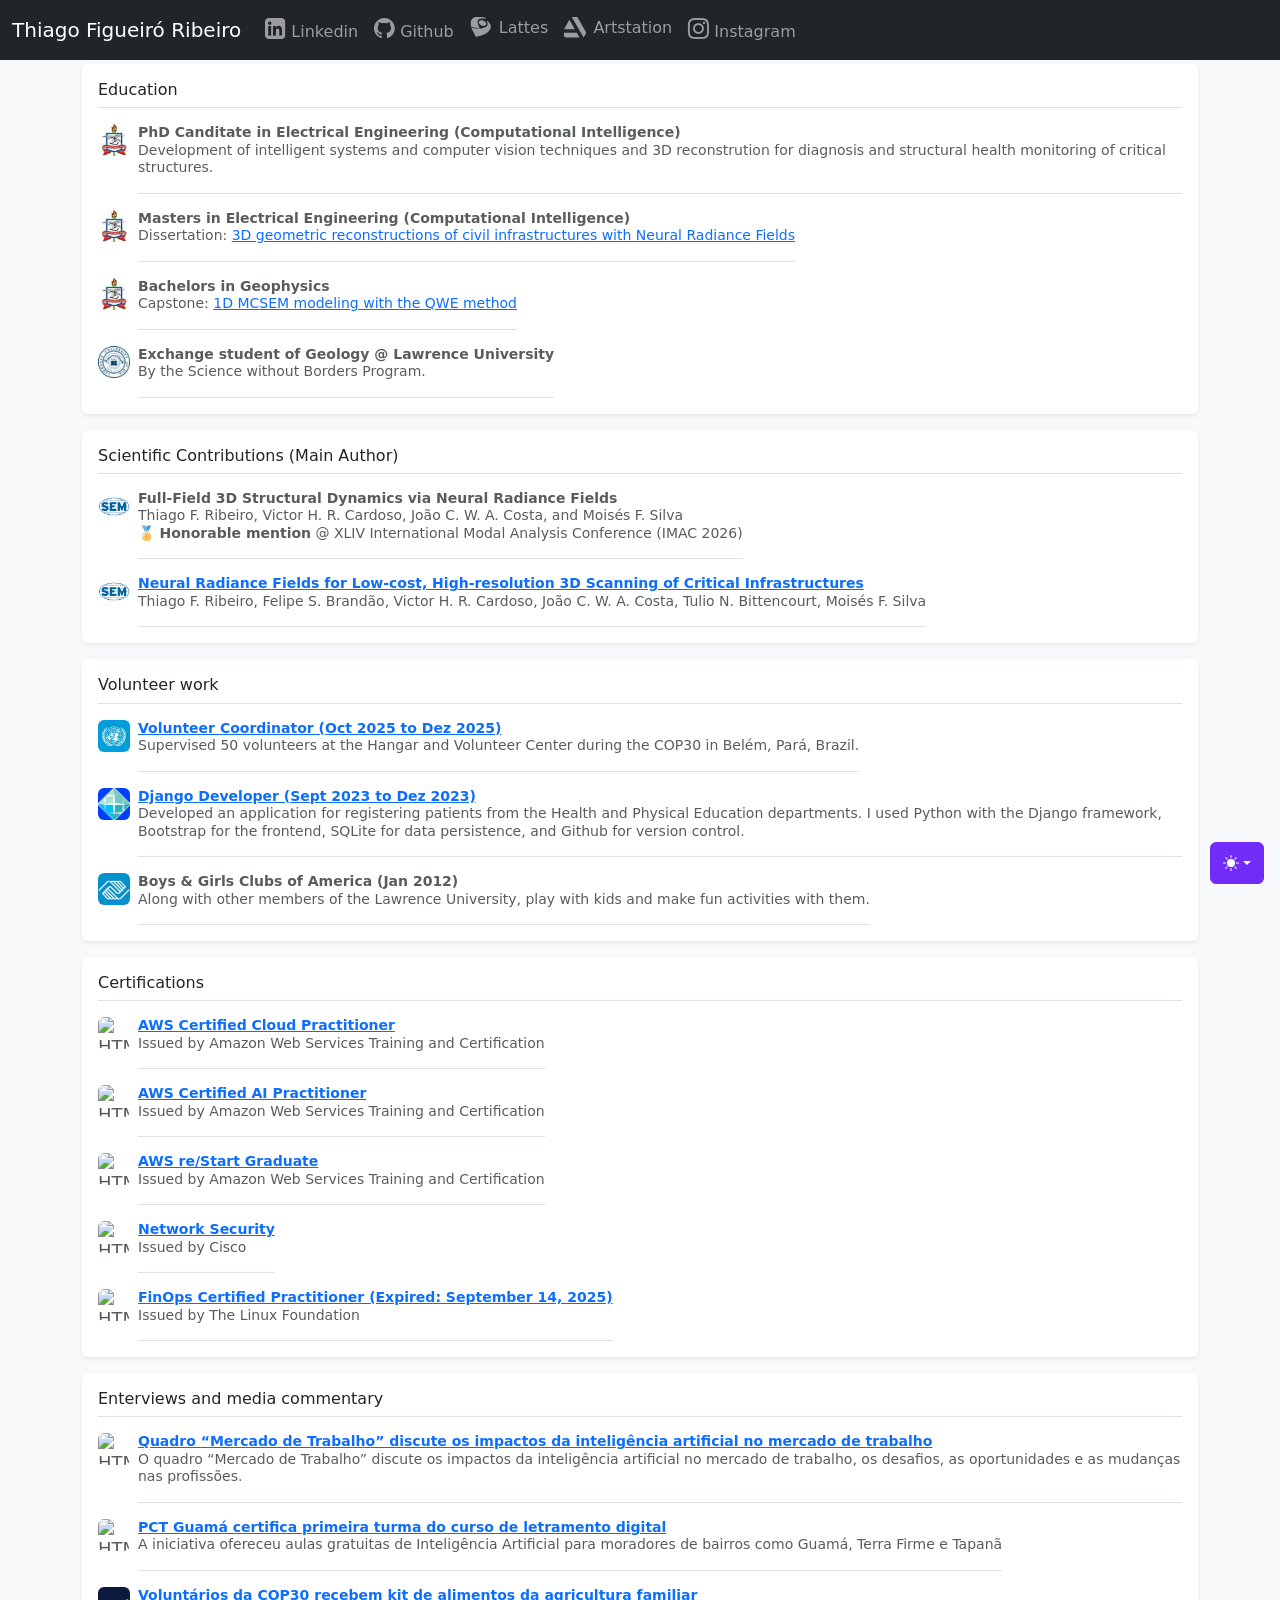
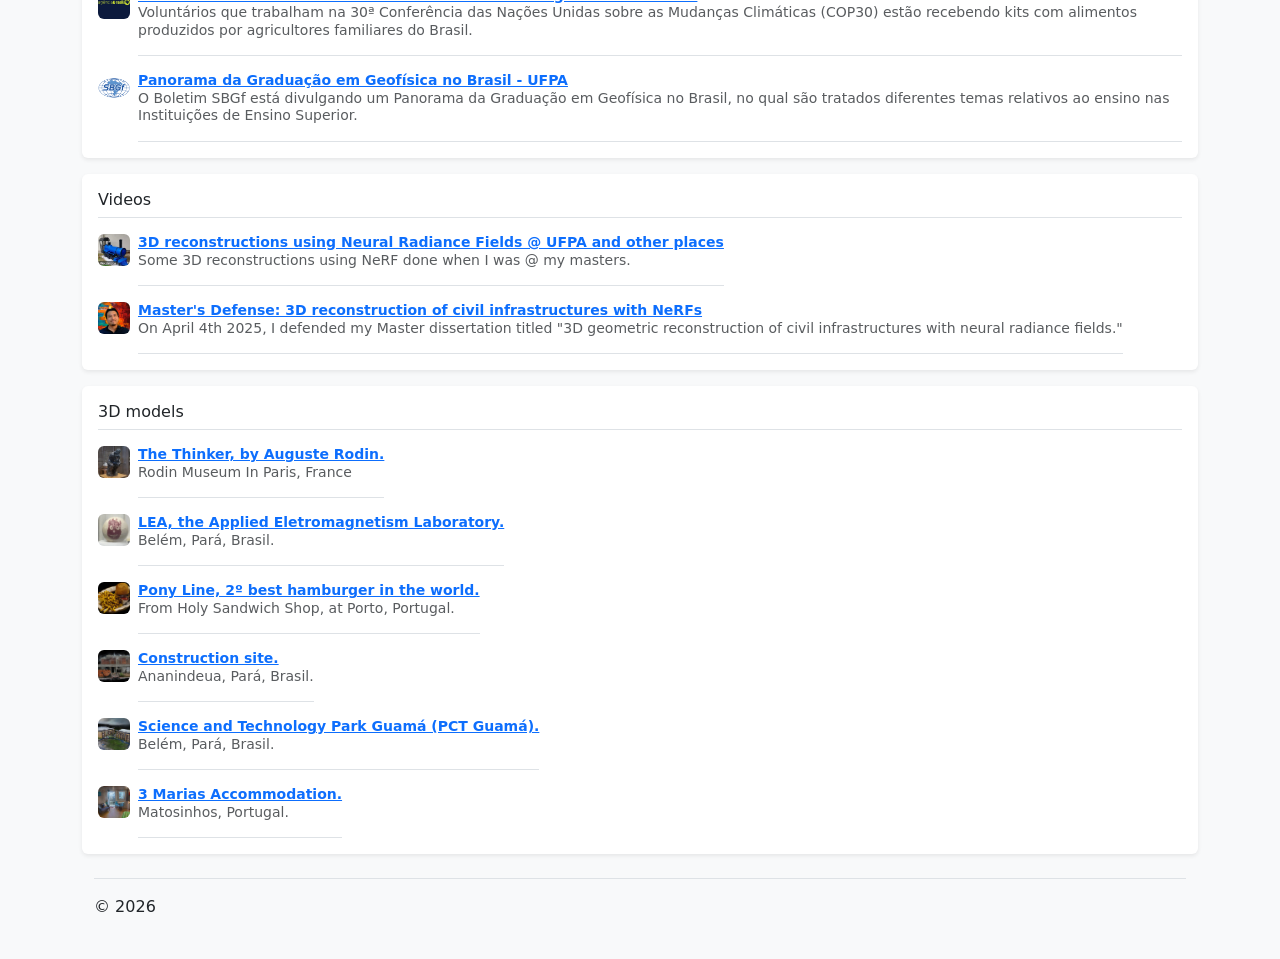
==== index.html @ c384ce19 "Correct some filenames in the 3D models section of the index.html file." ====
<!doctype html>
<html lang="en" data-bs-theme="auto">
  <head>
    <meta charset="utf-8" />
    <meta name="viewport" content="width=device-width, initial-scale=1" />
    <meta name="description" content="" />
    <meta
      name="author"
      content="Mark Otto, Jacob Thornton, and Bootstrap contributors"
    />

    <meta property="og:title" content="Thiago Figueiró Ribeiro – Links">
    <meta property="og:description" content="PhD Canditate in Electrical Engineering">
    <meta property="og:type" content="website" />
    <meta property="og:url" content="https://thiagofigueiroribeiro.github.io/" />
    <meta property="og:image" content="assets\logos\me.jpg" />
    <meta property="og:logo" content="assets\logos\me.jpg" size="500x500" />

    <meta name="generator" content="Astro v5.13.2" />
    <title>Thiago Figueiró Ribeiro – Links</title>
    <link rel="icon" type="image/x-icon" href="assets\logos\meHex.png">

    <script src="./assets/js/color-modes.js"></script>
    <link href="./assets/dist/css/bootstrap.min.css" rel="stylesheet" />
    <meta name="theme-color" content="#712cf9" />
    <link href="offcanvas-navbar.css" rel="stylesheet" />
<link rel="stylesheet" href="https://cdnjs.cloudflare.com/ajax/libs/font-awesome/4.7.0/css/font-awesome.min.css"> 
<link href="https://fonts.googleapis.com/icon?family=Material+Icons" rel="stylesheet">
    <style>
      .bd-placeholder-img {
        font-size: 1.125rem;
        text-anchor: middle;
        -webkit-user-select: none;
        -moz-user-select: none;
        user-select: none;
      }
      @media (min-width: 768px) {
        .bd-placeholder-img-lg {
          font-size: 3.5rem;
        }
      }
      .b-example-divider {
        width: 100%;
        height: 3rem;
        background-color: #0000001a;
        border: solid rgba(0, 0, 0, 0.15);
        border-width: 1px 0;
        box-shadow:
          inset 0 0.5em 1.5em #0000001a,
          inset 0 0.125em 0.5em #00000026;
      }
      .b-example-vr {
        flex-shrink: 0;
        width: 1.5rem;
        height: 100vh;
      }
      .bi {
        vertical-align: -0.125em;
        fill: currentColor;
      }
      .nav-scroller {
        position: relative;
        z-index: 2;
        height: 2.75rem;
        overflow-y: hidden;
      }
      .nav-scroller .nav {
        display: flex;
        flex-wrap: nowrap;
        padding-bottom: 1rem;
        margin-top: -1px;
        overflow-x: auto;
        text-align: center;
        white-space: nowrap;
        -webkit-overflow-scrolling: touch;
      }
      .btn-bd-primary {
        --bd-violet-bg: #712cf9;
        --bd-violet-rgb: 112.520718, 44.062154, 249.437846;
        --bs-btn-font-weight: 600;
        --bs-btn-color: var(--bs-white);
        --bs-btn-bg: var(--bd-violet-bg);
        --bs-btn-border-color: var(--bd-violet-bg);
        --bs-btn-hover-color: var(--bs-white);
        --bs-btn-hover-bg: #6528e0;
        --bs-btn-hover-border-color: #6528e0;
        --bs-btn-focus-shadow-rgb: var(--bd-violet-rgb);
        --bs-btn-active-color: var(--bs-btn-hover-color);
        --bs-btn-active-bg: #5a23c8;
        --bs-btn-active-border-color: #5a23c8;
      }
      .bd-mode-toggle {
        z-index: 1500;
      }
      .bd-mode-toggle .bi {
        width: 1em;
        height: 1em;
      }
      .bd-mode-toggle .dropdown-menu .active .bi {
        display: block !important;
      }
    </style>
  </head>
  <body class="bg-body-tertiary">
    <svg xmlns="http://www.w3.org/2000/svg" class="d-none">
      <symbol id="check2" viewBox="0 0 16 16">
        <path
          d="M13.854 3.646a.5.5 0 0 1 0 .708l-7 7a.5.5 0 0 1-.708 0l-3.5-3.5a.5.5 0 1 1 .708-.708L6.5 10.293l6.646-6.647a.5.5 0 0 1 .708 0z"
        ></path>
      </symbol>
      <symbol id="circle-half" viewBox="0 0 16 16">
        <path
          d="M8 15A7 7 0 1 0 8 1v14zm0 1A8 8 0 1 1 8 0a8 8 0 0 1 0 16z"
        ></path>
      </symbol>
      <symbol id="moon-stars-fill" viewBox="0 0 16 16">
        <path
          d="M6 .278a.768.768 0 0 1 .08.858 7.208 7.208 0 0 0-.878 3.46c0 4.021 3.278 7.277 7.318 7.277.527 0 1.04-.055 1.533-.16a.787.787 0 0 1 .81.316.733.733 0 0 1-.031.893A8.349 8.349 0 0 1 8.344 16C3.734 16 0 12.286 0 7.71 0 4.266 2.114 1.312 5.124.06A.752.752 0 0 1 6 .278z"
        ></path>
        <path
          d="M10.794 3.148a.217.217 0 0 1 .412 0l.387 1.162c.173.518.579.924 1.097 1.097l1.162.387a.217.217 0 0 1 0 .412l-1.162.387a1.734 1.734 0 0 0-1.097 1.097l-.387 1.162a.217.217 0 0 1-.412 0l-.387-1.162A1.734 1.734 0 0 0 9.31 6.593l-1.162-.387a.217.217 0 0 1 0-.412l1.162-.387a1.734 1.734 0 0 0 1.097-1.097l.387-1.162zM13.863.099a.145.145 0 0 1 .274 0l.258.774c.115.346.386.617.732.732l.774.258a.145.145 0 0 1 0 .274l-.774.258a1.156 1.156 0 0 0-.732.732l-.258.774a.145.145 0 0 1-.274 0l-.258-.774a1.156 1.156 0 0 0-.732-.732l-.774-.258a.145.145 0 0 1 0-.274l.774-.258c.346-.115.617-.386.732-.732L13.863.1z"
        ></path>
      </symbol>
      <symbol id="sun-fill" viewBox="0 0 16 16">
        <path
          d="M8 12a4 4 0 1 0 0-8 4 4 0 0 0 0 8zM8 0a.5.5 0 0 1 .5.5v2a.5.5 0 0 1-1 0v-2A.5.5 0 0 1 8 0zm0 13a.5.5 0 0 1 .5.5v2a.5.5 0 0 1-1 0v-2A.5.5 0 0 1 8 13zm8-5a.5.5 0 0 1-.5.5h-2a.5.5 0 0 1 0-1h2a.5.5 0 0 1 .5.5zM3 8a.5.5 0 0 1-.5.5h-2a.5.5 0 0 1 0-1h2A.5.5 0 0 1 3 8zm10.657-5.657a.5.5 0 0 1 0 .707l-1.414 1.415a.5.5 0 1 1-.707-.708l1.414-1.414a.5.5 0 0 1 .707 0zm-9.193 9.193a.5.5 0 0 1 0 .707L3.05 13.657a.5.5 0 0 1-.707-.707l1.414-1.414a.5.5 0 0 1 .707 0zm9.193 2.121a.5.5 0 0 1-.707 0l-1.414-1.414a.5.5 0 0 1 .707-.707l1.414 1.414a.5.5 0 0 1 0 .707zM4.464 4.465a.5.5 0 0 1-.707 0L2.343 3.05a.5.5 0 1 1 .707-.707l1.414 1.414a.5.5 0 0 1 0 .708z"
        ></path>
      </symbol>
    </svg>
    <div
      class="dropdown position-fixed bottom-0 end-0 mb-3 me-3 bd-mode-toggle"
    >
      <button
        class="btn btn-bd-primary py-2 dropdown-toggle d-flex align-items-center"
        id="bd-theme"
        type="button"
        aria-expanded="false"
        data-bs-toggle="dropdown"
        aria-label="Toggle theme (auto)"
      >
        <svg class="bi my-1 theme-icon-active" aria-hidden="true">
          <use href="#circle-half"></use>
        </svg>
        <span class="visually-hidden" id="bd-theme-text">Toggle theme</span>
      </button>
      <ul
        class="dropdown-menu dropdown-menu-end shadow"
        aria-labelledby="bd-theme-text"
      >
        <li>
          <button
            type="button"
            class="dropdown-item d-flex align-items-center"
            data-bs-theme-value="light"
            aria-pressed="false"
          >
            <svg class="bi me-2 opacity-50" aria-hidden="true">
              <use href="#sun-fill"></use>
            </svg>
            Light
            <svg class="bi ms-auto d-none" aria-hidden="true">
              <use href="#check2"></use>
            </svg>
          </button>
        </li>
        <li>
          <button
            type="button"
            class="dropdown-item d-flex align-items-center"
            data-bs-theme-value="dark"
            aria-pressed="false"
          >
            <svg class="bi me-2 opacity-50" aria-hidden="true">
              <use href="#moon-stars-fill"></use>
            </svg>
            Dark
            <svg class="bi ms-auto d-none" aria-hidden="true">
              <use href="#check2"></use>
            </svg>
          </button>
        </li>
        <li>
          <button
            type="button"
            class="dropdown-item d-flex align-items-center active"
            data-bs-theme-value="auto"
            aria-pressed="true"
          >
            <svg class="bi me-2 opacity-50" aria-hidden="true">
              <use href="#circle-half"></use>
            </svg>
            Auto
            <svg class="bi ms-auto d-none" aria-hidden="true">
              <use href="#check2"></use>
            </svg>
          </button>
        </li>
      </ul>
    </div>
    <nav
      class="navbar navbar-expand-lg fixed-top navbar-dark bg-dark"
      aria-label="Main navigation"
    >
      <div class="container-fluid">
        <a class="navbar-brand" href="#">Thiago Figueiró Ribeiro</a>
        <button
          class="navbar-toggler p-0 border-0"
          type="button"
          id="navbarSideCollapse"
          aria-label="Toggle navigation"
        >
          <span class="navbar-toggler-icon"></span>
        </button>
        <div
          class="navbar-collapse offcanvas-collapse"
          id="navbarsExampleDefault"
        >
          <ul class="navbar-nav me-auto mb-2 mb-lg-0">
            <li class="nav-item">
              <a class="nav-link" href="https://www.linkedin.com/in/thiagofigueiroribeiro/" target="_blank" rel="noopener noreferrer"> <i class="fa fa-linkedin-square" style="font-size:24px"></i> Linkedin</a>
            </li>
            <li class="nav-item"><a class="nav-link" href="https://www.github.com/ThiagoFigueiroRibeiro" target="_blank" rel="noopener noreferrer"><i class="fa fa-github" style="font-size:24px"></i> Github</a></li>
            <li class="nav-item">
              <a class="nav-link" href="http://lattes.cnpq.br/6662252151172358" target="_blank" rel="noopener noreferrer"><svg xmlns="http://www.w3.org/2000/svg" viewBox="0 50 500 512" width="24" height="24" fill="#9B9D9E" style="opacity:1;"><path  d="M97.872 434.733c-46.338-94.949-73.906-152.29-73.906-153.713c0-2.322 2.831-2 30.672 3.46c48.965 9.614 75.126 12.326 118.735 12.342c57.697.016 104.68-9.122 141.185-27.484c19.311-9.715 30.925-18.327 40.437-29.993c11.716-14.378 15.48-24.28 15.615-40.947c.118-15.852-2.018-24.211-11.19-43.608c-3.63-7.665-6.817-16.463-7.122-19.55c-.475-4.968-.068-5.68 3.595-6.104c8.003-.948 47.507 37.403 62.055 60.241c25.076 39.386 27.111 81.993 5.884 123.195c-13.04 25.314-27.45 42.828-51.577 62.734c-40.099 33.062-86.708 56.086-151.069 74.635c-34.57 9.97-90.471 22.059-101.984 22.059c-2.44 0-7.02-8.003-21.296-37.283l-.034.015zm12.904-153.121c-45.016-5.832-82.79-10.903-83.96-11.275c-2-.644-9.155-24.516-13.191-43.947c-1.017-4.917-2.51-17.939-3.323-28.958c-3.63-49.17 7.069-83.166 35.74-113.735C94.583 31.985 198.516 25.694 315.777 67.37c20.582 7.325 28.755 12.411 24.975 15.581c-2.797 2.34-21.753 2.306-54.51-.102c-51.204-3.764-90.183 3.357-110.274 20.176c-30.588 25.602-25.924 81.724 13.53 162.682c4.273 8.766 8.58 17.345 9.563 19.09c2.29 4.019.628 7.75-3.357 7.563c-1.697-.081-39.915-4.912-84.929-10.746zm151.016-44.047c-35.928-6.46-68.227-28.74-78.654-54.222c-5.002-12.241-4.765-28.213.576-37.774c4.832-8.648 17.31-18.65 28.484-22.839c18.6-6.968 51.17-4.188 74.907 6.41c22.533 10.055 42.507 27.738 49.932 44.184c9.53 21.109 1.593 44.66-18.82 55.901c-13.531 7.443-39.827 11.326-56.443 8.341z"/></svg> Lattes</a>
            </li>            
            <li class="nav-item">
              <a class="nav-link" href="https://www.artstation.com/thiagofigueiro" target="_blank" rel="noopener noreferrer"><svg xmlns="http://www.w3.org/2000/svg" viewBox="2 2 24 24" width="24" height="24" fill="#9B9D9E" style="opacity:1;"><path  d="m0 17.723l2.027 3.505h.001a2.42 2.42 0 0 0 2.164 1.333h13.457l-2.792-4.838zm24 .025c0-.484-.143-.935-.388-1.314L15.728 2.728a2.42 2.42 0 0 0-2.142-1.289H9.419L21.598 22.54l1.92-3.325c.378-.637.482-.919.482-1.467m-11.129-3.462L7.428 4.858l-5.444 9.428z"/></svg> Artstation</a>
            </li>
            <li class="nav-item">
              <a class="nav-link" href="https://www.instagram.com/thiagofigueiroribeiro/" target="_blank" rel="noopener noreferrer"><i class="fa fa-instagram" style="font-size:24px"></i> Instagram</a>
            </li>
        </div>
      </div>
    </nav>
    
    <main class="container">
      <div
        class="d-flex align-items-center p-3 my-3 text-white bg-purple rounded shadow-sm"
      >

      </div>

<div class="my-3 p-3 bg-body rounded shadow-sm">
        <h6 class="border-bottom pb-2 mb-0">Education</h6>
        <div class="d-flex text-body-secondary pt-3">
        <img class="bd-placeholder-img flex-shrink-0 me-2 rounded" src="assets/logos/ufpa.jpg" alt="HTML tutorial" style="width:32px;height:32px;">
          <p class="pb-3 mb-0 small lh-sm border-bottom">
            <strong class="d-block text-gray-dark">PhD Canditate in Electrical Engineering (Computational Intelligence)</strong>
Development of intelligent systems and computer vision techniques and 3D reconstrution for diagnosis and structural health monitoring of critical structures.
          </p>
        </div>
        <div class="d-flex text-body-secondary pt-3">
        <img class="bd-placeholder-img flex-shrink-0 me-2 rounded" src="assets/logos/ufpa.jpg" alt="HTML tutorial" style="width:32px;height:32px;">
          <p class="pb-3 mb-0 small lh-sm border-bottom">
            <strong class="d-block text-gray-dark">Masters in Electrical Engineering (Computational Intelligence)</strong>
            Dissertation: 
            <a href="https://drive.google.com/file/d/1pE7FBwZBpFB_n83XxgpXF8Szbb0ei4sJ/view" target="_blank" rel="noopener noreferrer">3D geometric reconstructions of civil infrastructures with Neural Radiance Fields</a>
          </p>
        </div>
        <div class="d-flex text-body-secondary pt-3">
        <img class="bd-placeholder-img flex-shrink-0 me-2 rounded" src="assets/logos/ufpa.jpg" alt="HTML tutorial" style="width:32px;height:32px;">
          <p class="pb-3 mb-0 small lh-sm border-bottom">
            <strong class="d-block text-gray-dark"> Bachelors in Geophysics</strong>
            Capstone: <a href="https://github.com/ThiagoFigueiroRibeiro/MyPDFs/blob/main/Bachelor's_Capstone_Thiago.pdf" target="_blank" rel="noopener noreferrer">1D MCSEM modeling with the QWE method </a>
          </p>
        </div>

        <div class="d-flex text-body-secondary pt-3">
        <img class="bd-placeholder-img flex-shrink-0 me-2 rounded" src="assets/logos/lawrence.jpg" alt="HTML tutorial" style="width:32px;height:32px;">
          <p class="pb-3 mb-0 small lh-sm border-bottom">
            <strong class="d-block text-gray-dark">Exchange student of Geology @ Lawrence University </strong>
             By the Science without Borders Program.
          </p>
        </div>

      </div>

      <div class="my-3 p-3 bg-body rounded shadow-sm">
        <h6 class="border-bottom pb-2 mb-0">Scientific Contributions (Main Author)</h6>

        <div class="d-flex text-body-secondary pt-3">
          <img class="bd-placeholder-img flex-shrink-0 me-2 rounded" src="assets/logos/sem.png" alt="HTML tutorial" style="width:32px;height:32px;">
          <p class="pb-3 mb-0 small lh-sm border-bottom">
            <strong class="d-block text-gray-dark">Full-Field 3D Structural Dynamics via Neural Radiance Fields</a></strong>
            Thiago F. Ribeiro, Victor H. R. Cardoso, João C. W. A. Costa, and Moisés F. Silva
            <br>🏅 <strong>Honorable mention</strong> @ XLIV International Modal Analysis Conference (IMAC 2026)</br>
          </p>
        </div>
        <div class="d-flex text-body-secondary pt-3">
          <img class="bd-placeholder-img flex-shrink-0 me-2 rounded" src="assets/logos/sem.png" alt="HTML tutorial" style="width:32px;height:32px;">
          <p class="pb-3 mb-0 small lh-sm border-bottom">
            <strong class="d-block text-gray-dark"><a href="https://doi.org/10.13052/97887-438-0151-1_9"  target="_blank" rel="noopener noreferrer">Neural Radiance Fields for Low-cost, High-resolution 3D Scanning of Critical Infrastructures</a></strong>
              Thiago F. Ribeiro, Felipe S. Brandão, Victor H. R. Cardoso, João C. W. A. Costa, Tulio N. Bittencourt, Moisés F. Silva
          </p>
        </div>

      </div>
      <div class="my-3 p-3 bg-body rounded shadow-sm">
        
        <h6 class="border-bottom pb-2 mb-0">Volunteer work</h6>
        <div class="d-flex text-body-secondary pt-3">
            <img class="bd-placeholder-img flex-shrink-0 me-2 rounded" src="assets/logos/united_nations_logo.jpg" alt="HTML tutorial" style="width:32px;height:32px;">
          <p class="pb-3 mb-0 small lh-sm border-bottom">
            <strong class="d-block text-gray-dark">
              <a href="https://github.com/ThiagoFigueiroRibeiro/MyPDFs/blob/main/COP30%20-%20CERTIFICATE%20OF%20APPRECIATION.pdf" target="_blank" rel="noopener noreferrer">
                  Volunteer Coordinator (Oct 2025 to Dez 2025)</a></strong>
                  Supervised 50 volunteers at the Hangar and Volunteer Center during the COP30 in Belém, Pará, Brazil.
          </p>    
          </div>
          <div class="d-flex text-body-secondary pt-3">
<img class="bd-placeholder-img flex-shrink-0 me-2 rounded" src="assets/logos/estacio.jpg" alt="HTML tutorial" style="width:32px;height:32px;">
          <p class="pb-3 mb-0 small lh-sm border-bottom">
            <strong class="d-block text-gray-dark">
              <a href="https://www.linkedin.com/pulse/laborat%C3%B3rio-de-transforma%C3%A7%C3%A3o-digital-2023-aplica%C3%A7%C3%A3o-e-thiago-l3o3f/" target="_blank" rel="noopener noreferrer">
                  Django Developer (Sept 2023 to Dez 2023)</a></strong>
                  Developed an application for registering patients from the Health and Physical Education departments. I used Python with the Django framework, Bootstrap for the frontend, SQLite for data persistence, and Github for version control.
          </p>     
          </div>     
        <div class="d-flex text-body-secondary pt-3">
            <img class="bd-placeholder-img flex-shrink-0 me-2 rounded" src="assets/logos/bgca.jpg" alt="HTML tutorial" style="width:32px;height:32px;">
        <p class="pb-3 mb-0 small lh-sm border-bottom">
            <strong class="d-block text-gray-dark">
                  Boys & Girls Clubs of America (Jan 2012)</strong>
              Along with other members of the Lawrence University, play with kids and make fun activities with them. 
          </p>
          </div>          
      </div>

      <div class="my-3 p-3 bg-body rounded shadow-sm">
        
        <h6 class="border-bottom pb-2 mb-0">Certifications</h6>
        <div class="d-flex text-body-secondary pt-3">
            <img class="bd-placeholder-img flex-shrink-0 me-2 rounded" src="https://images.credly.com/images/00634f82-b07f-4bbd-a6bb-53de397fc3a6/image.png" alt="HTML tutorial" style="width:32px;height:32px;">
          <p class="pb-3 mb-0 small lh-sm border-bottom">
            <strong class="d-block text-gray-dark">
              <a href="https://www.credly.com/badges/1938d9db-a890-49d4-ae70-afe224b7605e" target="_blank" rel="noopener noreferrer">
                  AWS Certified Cloud Practitioner</a></strong>
                  Issued by Amazon Web Services Training and Certification
          </p>    
          </div>
          <div class="d-flex text-body-secondary pt-3">
            <img class="bd-placeholder-img flex-shrink-0 me-2 rounded" src="https://images.credly.com/size/680x680/images/4d4693bb-530e-4bca-9327-de07f3aa2348/image.png" alt="HTML tutorial" style="width:32px;height:32px;">
          <p class="pb-3 mb-0 small lh-sm border-bottom">
            <strong class="d-block text-gray-dark">
              <a href="https://www.credly.com/badges/a8bc62b9-ec29-415a-8128-0355fa72d6ed" target="_blank" rel="noopener noreferrer">
                  AWS Certified AI Practitioner</a></strong>
                  Issued by Amazon Web Services Training and Certification
          </p>    
          </div>
          <div class="d-flex text-body-secondary pt-3">
            <img class="bd-placeholder-img flex-shrink-0 me-2 rounded" src="https://images.credly.com/size/680x680/images/44e2c252-5d19-4574-9646-005f7225bf53/image.png" alt="HTML tutorial" style="width:32px;height:32px;">
          <p class="pb-3 mb-0 small lh-sm border-bottom">
            <strong class="d-block text-gray-dark">
              <a href="https://www.credly.com/badges/3b0de5ac-229a-4ce3-a1f4-c5ba08eb2073" target="_blank" rel="noopener noreferrer">
                  AWS re/Start Graduate</a></strong>
                  Issued by Amazon Web Services Training and Certification
          </p>    
          </div>
          <div class="d-flex text-body-secondary pt-3">
            <img class="bd-placeholder-img flex-shrink-0 me-2 rounded" src="https://images.credly.com/size/680x680/images/f7387386-553c-4be5-b3f3-077f78152f31/Network_Security.png" alt="HTML tutorial" style="width:32px;height:32px;">
          <p class="pb-3 mb-0 small lh-sm border-bottom">
            <strong class="d-block text-gray-dark">
              <a href="https://www.credly.com/badges/f3fab5ca-0637-4bde-bb79-48310c130a5d" target="_blank" rel="noopener noreferrer">
                  Network Security</a></strong>
                  Issued by Cisco
          </p>    
          </div> 
        <div class="d-flex text-body-secondary pt-3">
            <img class="bd-placeholder-img flex-shrink-0 me-2 rounded" src="https://images.credly.com/size/680x680/images/08a5010a-0c0a-448c-981e-c116fedd380c/image.png" alt="HTML tutorial" style="width:32px;height:32px;">
          <p class="pb-3 mb-0 small lh-sm border-bottom">
            <strong class="d-block text-gray-dark">
              <a href="https://www.credly.com/badges/d39dcf29-2160-4770-9b47-b448e76e6dde" target="_blank" rel="noopener noreferrer">
                  FinOps Certified Practitioner (Expired: September 14, 2025)</a></strong>
                  Issued by The Linux Foundation
          </p>    
          </div>       
      </div>



      <div class="my-3 p-3 bg-body rounded shadow-sm">
        
        <h6 class="border-bottom pb-2 mb-0">Enterviews and media commentary</h6>
          <div class="d-flex text-body-secondary pt-3">
              <img class="bd-placeholder-img flex-shrink-0 me-2 rounded" src="https://s2-g1.glbimg.com/t2_E-_cSErv4fsbUVhwwEN0YMX0=/32x32/smart/filters:strip_icc()/i.s3.glbimg.com/v1/AUTH_59edd422c0c84a879bd37670ae4f538a/internal_photos/bs/2021/H/w/YbA657S3aYVfC0P9wboQ/g1-favicon.png" alt="HTML tutorial" style="width:32px;height:32px;">
            <p class="pb-3 mb-0 small lh-sm border-bottom">
              <strong class="d-block text-gray-dark">
                <a href="https://g1.globo.com/pa/para/videos-bom-dia-para/video/quadro-mercado-de-trabalho-aborda-a-inteligencia-artificial-no-emprego-14286714.ghtml" target="_blank" rel="noopener noreferrer">
                    Quadro “Mercado de Trabalho” discute os impactos da inteligência artificial no mercado de trabalho</a></strong>
                    O quadro “Mercado de Trabalho” discute os impactos da inteligência artificial no mercado de trabalho, os desafios, as oportunidades e as mudanças nas profissões.
          </div>
          <div class="d-flex text-body-secondary pt-3">
              <img class="bd-placeholder-img flex-shrink-0 me-2 rounded" src="https://www.agenciapara.com.br/favicon/favicon-114.png" alt="HTML tutorial" style="width:32px;height:32px;">
            <p class="pb-3 mb-0 small lh-sm border-bottom">
              <strong class="d-block text-gray-dark">
                <a href="https://www.agenciapara.com.br/noticia/73937/pct-guama-certifica-primeira-turma-do-curso-de-letramento-digital" target="_blank" rel="noopener noreferrer">
                    PCT Guamá certifica primeira turma do curso de letramento digital</a></strong>
                    A iniciativa ofereceu aulas gratuitas de Inteligência Artificial para moradores de bairros como Guamá, Terra Firme e Tapanã
          </div>
          <div class="d-flex text-body-secondary pt-3">
              <img class="bd-placeholder-img flex-shrink-0 me-2 rounded" src="assets\logos\agBrasil.jpg" alt="HTML tutorial" style="width:32px;height:32px;">
            <p class="pb-3 mb-0 small lh-sm border-bottom">
              <strong class="d-block text-gray-dark">
                <a href="https://agenciabrasil.ebc.com.br/meio-ambiente/noticia/2025-11/voluntarios-da-cop30-recebem-kit-de-alimentos-da-agricultura-familiar" target="_blank" rel="noopener noreferrer">
                    Voluntários da COP30 recebem kit de alimentos da agricultura familiar</a></strong>
                    Voluntários que trabalham na 30ª Conferência das Nações Unidas sobre as Mudanças Climáticas (COP30) estão recebendo kits com alimentos produzidos por agricultores familiares do Brasil. 
          </div>  
          <div class="d-flex text-body-secondary pt-3">
              <img class="bd-placeholder-img flex-shrink-0 me-2 rounded" src="assets/logos/sbgf.png" alt="HTML tutorial" style="width:32px;height:32px;">
            <p class="pb-3 mb-0 small lh-sm border-bottom">
              <strong class="d-block text-gray-dark">
                <a href="https://sbgf.org.br/noticias/images/Boletim-3-2012_22.pdf" target="_blank" rel="noopener noreferrer">
                    Panorama da Graduação em Geofísica no Brasil - UFPA</a></strong>
                    O Boletim SBGf está divulgando um Panorama da Graduação em Geofísica no Brasil, no qual são tratados diferentes temas relativos ao ensino nas Instituições de Ensino Superior.
          </div>         
      </div>




      <div class="my-3 p-3 bg-body rounded shadow-sm">
        <h6 class="border-bottom pb-2 mb-0">Videos</h6>
          <div class="d-flex text-body-secondary pt-3">
              <img class="bd-placeholder-img flex-shrink-0 me-2 rounded" src="assets/logos/trem.jpg" alt="HTML tutorial" style="width:32px;height:32px;">
            <p class="pb-3 mb-0 small lh-sm border-bottom">
              <strong class="d-block text-gray-dark">
                <a href="https://www.youtube.com/watch?v=LWkYKfL-H3I" target="_blank" rel="noopener noreferrer">
                    3D reconstructions using Neural Radiance Fields @ UFPA and other places</a></strong>
                    Some 3D reconstructions using NeRF done when I was @ my masters.
          </div>
          <div class="d-flex text-body-secondary pt-3">
              <img class="bd-placeholder-img flex-shrink-0 me-2 rounded" src="assets/logos/mscDef.jpg" alt="HTML tutorial" style="width:32px;height:32px;">
            <p class="pb-3 mb-0 small lh-sm border-bottom">
              <strong class="d-block text-gray-dark">
                <a href="https://www.youtube.com/watch?v=_5SW-stSpH0" target="_blank" rel="noopener noreferrer">
                    Master's Defense: 3D reconstruction of civil infrastructures with NeRFs</a></strong>
                    On April 4th 2025, I defended my Master dissertation titled "3D geometric reconstruction of civil infrastructures with neural radiance fields." 
          </div>         
      </div>

      <div class="my-3 p-3 bg-body rounded shadow-sm">
        <h6 class="border-bottom pb-2 mb-0">3D models</h6>
          <div class="d-flex text-body-secondary pt-3">
              <img class="bd-placeholder-img flex-shrink-0 me-2 rounded" src="assets/logos/thinker.jpg" alt="HTML tutorial" style="width:32px;height:32px;">
            <p class="pb-3 mb-0 small lh-sm border-bottom">
              <strong class="d-block text-gray-dark">
                <a href="https://thiagofigueiroribeiro.github.io/assets/3d_models/Pensador_de_Rodin.html" target="_blank" rel="noopener noreferrer">
                    The Thinker, by Auguste Rodin.</a></strong>
                    Rodin Museum In Paris, France
          </div>
          
          <div class="d-flex text-body-secondary pt-3">
              <img class="bd-placeholder-img flex-shrink-0 me-2 rounded" src="assets/logos/lea.jpg" alt="HTML tutorial" style="width:32px;height:32px;">
            <p class="pb-3 mb-0 small lh-sm border-bottom">
              <strong class="d-block text-gray-dark">
                <a href="https://thiagofigueiroribeiro.github.io/assets/3d_models/LEA.html" target="_blank" rel="noopener noreferrer">
                    LEA, the Applied Eletromagnetism Laboratory.</a></strong>
                    Belém, Pará, Brasil.
          </div>

          <div class="d-flex text-body-secondary pt-3">
              <img class="bd-placeholder-img flex-shrink-0 me-2 rounded" src="assets/logos/ponyLine.jpg" alt="HTML tutorial" style="width:32px;height:32px;">
            <p class="pb-3 mb-0 small lh-sm border-bottom">
              <strong class="d-block text-gray-dark">
                <a href="https://thiagofigueiroribeiro.github.io/assets/3d_models/PonyLine.html" target="_blank" rel="noopener noreferrer">
                    Pony Line, 2º best hamburger in the world.</a></strong>
                    From Holy Sandwich Shop, at Porto, Portugal.
          </div>

          <div class="d-flex text-body-secondary pt-3">
              <img class="bd-placeholder-img flex-shrink-0 me-2 rounded" src="assets/logos/works.jpg" alt="HTML tutorial" style="width:32px;height:32px;">
            <p class="pb-3 mb-0 small lh-sm border-bottom">
              <strong class="d-block text-gray-dark">
                <a href="https://thiagofigueiroribeiro.github.io/assets/3d_models/works.html" target="_blank" rel="noopener noreferrer">
                    Construction site.</a></strong>
                    Ananindeua, Pará, Brasil.
          </div>

          <div class="d-flex text-body-secondary pt-3">
              <img class="bd-placeholder-img flex-shrink-0 me-2 rounded" src="assets/logos/pct.jpg" alt="HTML tutorial" style="width:32px;height:32px;">
            <p class="pb-3 mb-0 small lh-sm border-bottom">
              <strong class="d-block text-gray-dark">
                <a href="https://thiagofigueiroribeiro.github.io/assets/3d_models/PCT_guama.html" target="_blank" rel="noopener noreferrer">
                    Science and Technology Park Guamá (PCT Guamá).</a></strong>
                    Belém, Pará, Brasil.
          </div>

          <div class="d-flex text-body-secondary pt-3">
              <img class="bd-placeholder-img flex-shrink-0 me-2 rounded" src="assets/logos/3marias.jpg" alt="HTML tutorial" style="width:32px;height:32px;">
            <p class="pb-3 mb-0 small lh-sm border-bottom">
              <strong class="d-block text-gray-dark">
                <a href="https://thiagofigueiroribeiro.github.io/assets/3d_models/3_Marias.html" target="_blank" rel="noopener noreferrer">
                    3 Marias Accommodation.</a></strong>
                    Matosinhos, Portugal.
          </div>

      </div>

    <div class="container"> 
      <footer class="d-flex flex-wrap justify-content-between align-items-center py-3 my-4 border-top"> 
        <div class="col-md-4 d-flex align-items-center"> © 2026 </span> </div> 
         
      </footer> 
    </div>

    </main>
    <script
      src="./assets/dist/js/bootstrap.bundle.min.js"
      class="astro-vvvwv3sm"
    ></script>
    <script src="offcanvas-navbar.js" class="astro-vvvwv3sm"></script>
  </body>
</html>
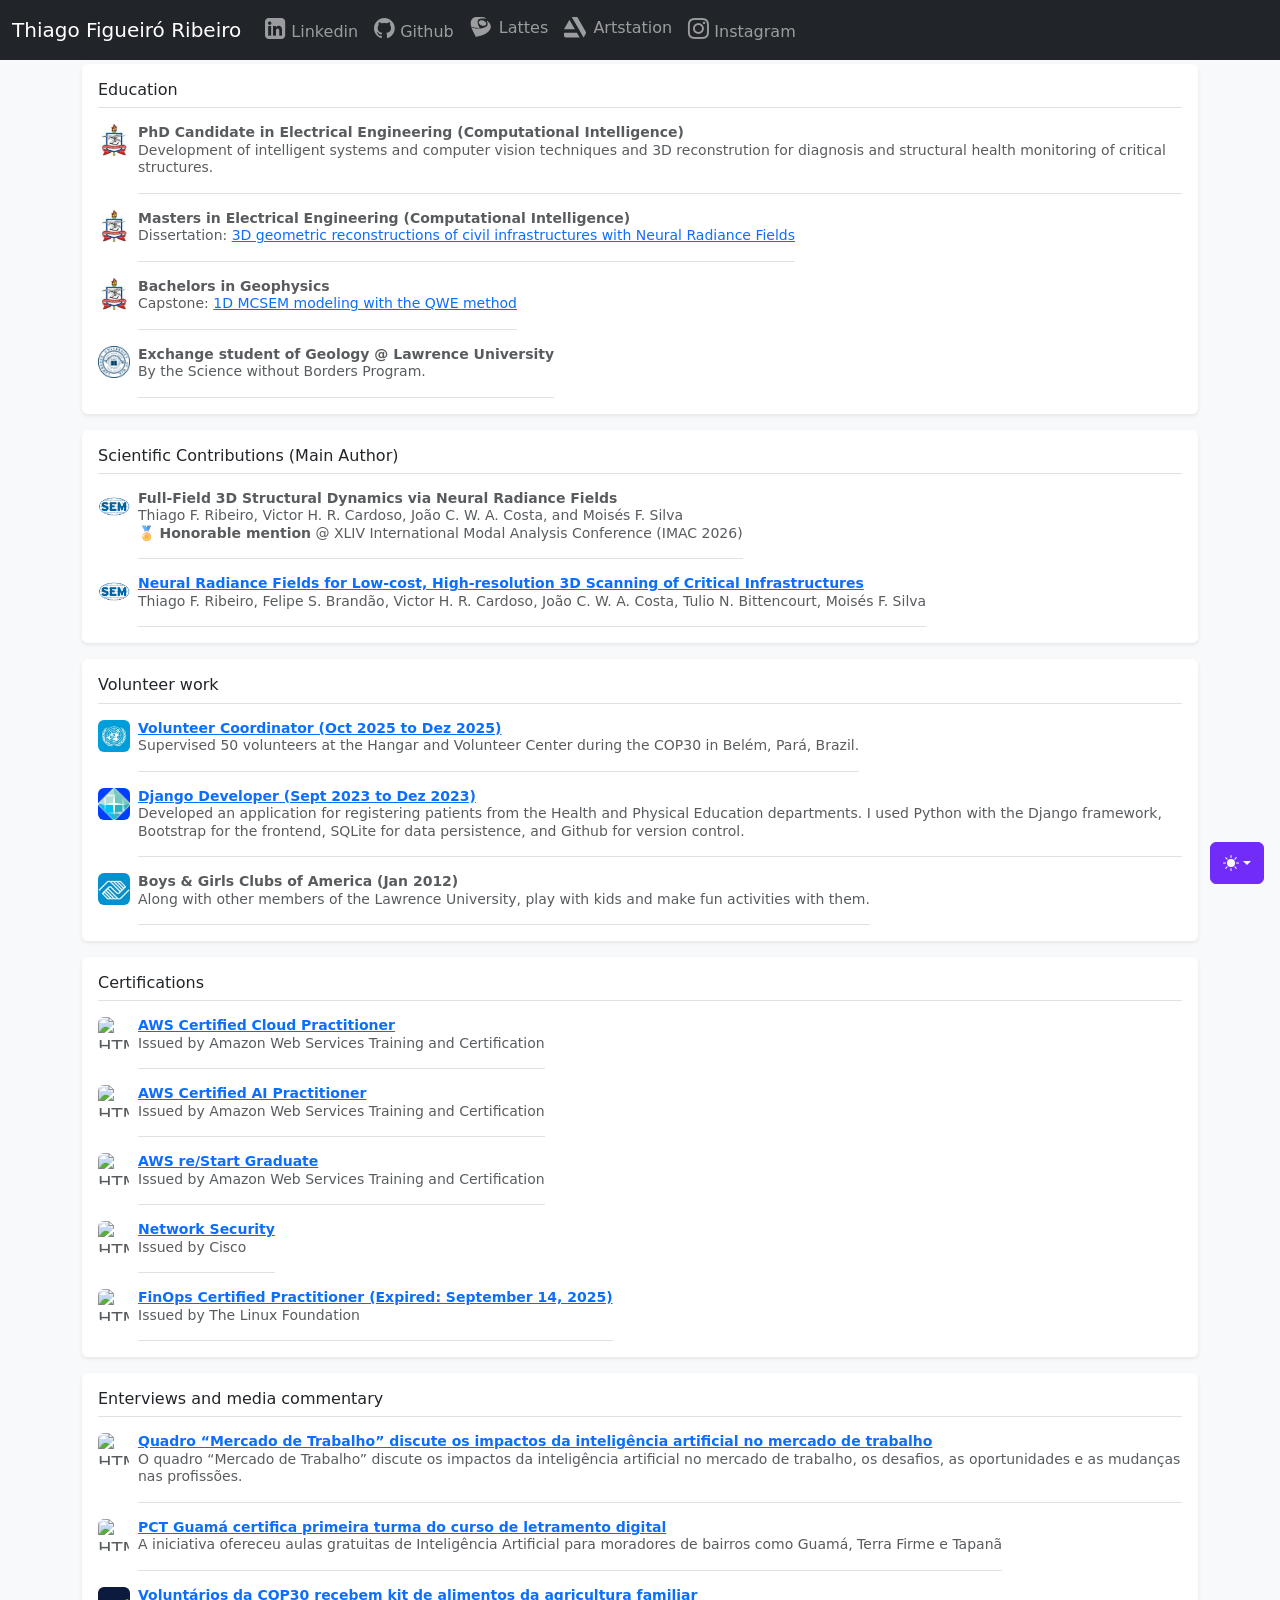
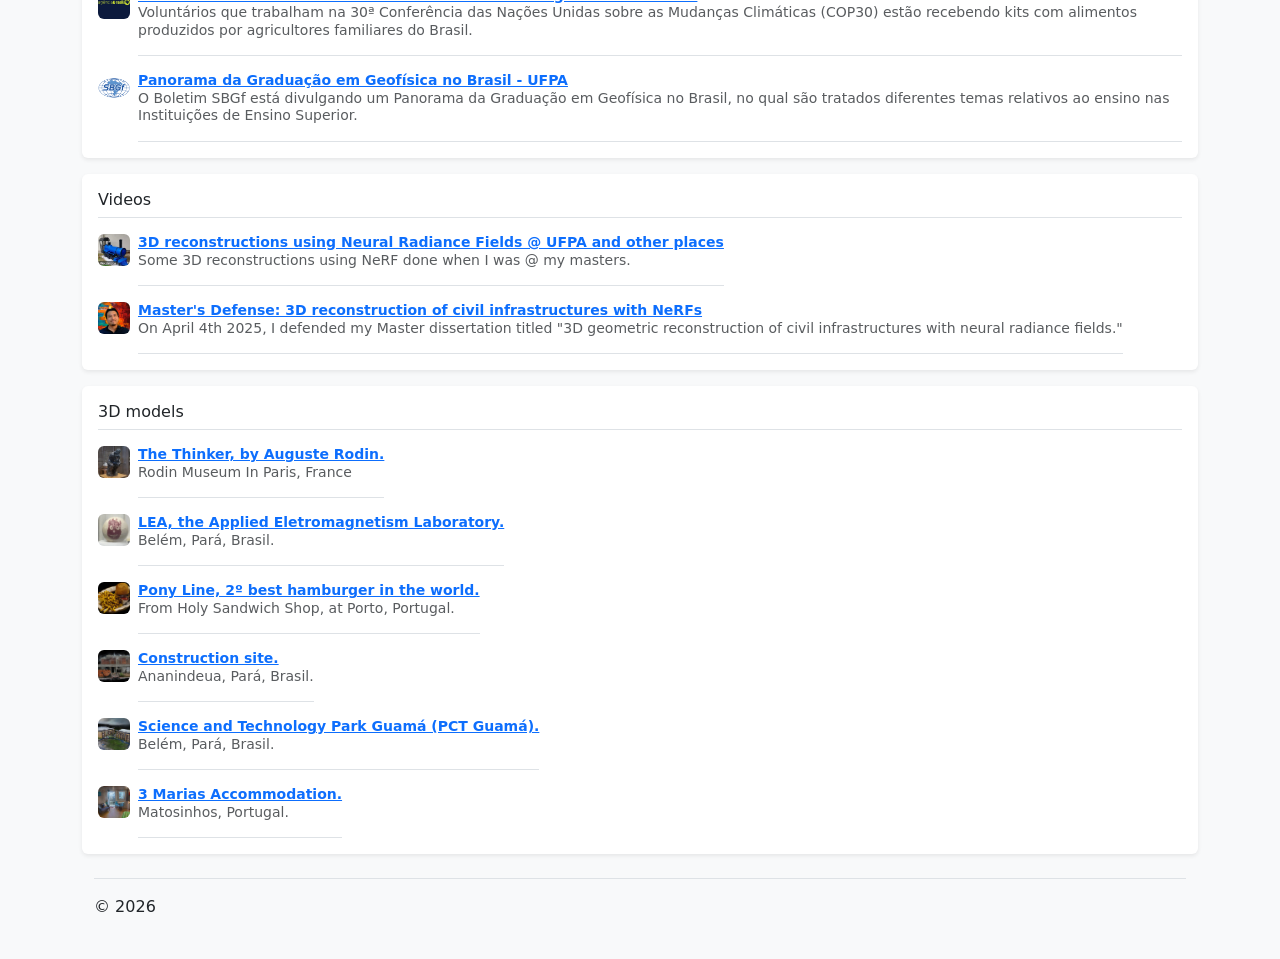
==== commit ff39560e: "change candidate to candidate" ====
--- a/index.html
+++ b/index.html
@@ -10,7 +10,7 @@
     />
 
     <meta property="og:title" content="Thiago Figueiró Ribeiro – Links">
-    <meta property="og:description" content="PhD Canditate in Electrical Engineering">
+    <meta property="og:description" content="PhD Candidate in Electrical Engineering">
     <meta property="og:type" content="website" />
     <meta property="og:url" content="https://thiagofigueiroribeiro.github.io/" />
     <meta property="og:image" content="assets\logos\me.jpg" />
@@ -245,7 +245,7 @@
         <div class="d-flex text-body-secondary pt-3">
         <img class="bd-placeholder-img flex-shrink-0 me-2 rounded" src="assets/logos/ufpa.jpg" alt="HTML tutorial" style="width:32px;height:32px;">
           <p class="pb-3 mb-0 small lh-sm border-bottom">
-            <strong class="d-block text-gray-dark">PhD Canditate in Electrical Engineering (Computational Intelligence)</strong>
+            <strong class="d-block text-gray-dark">PhD Candidate in Electrical Engineering (Computational Intelligence)</strong>
 Development of intelligent systems and computer vision techniques and 3D reconstrution for diagnosis and structural health monitoring of critical structures.
           </p>
         </div>
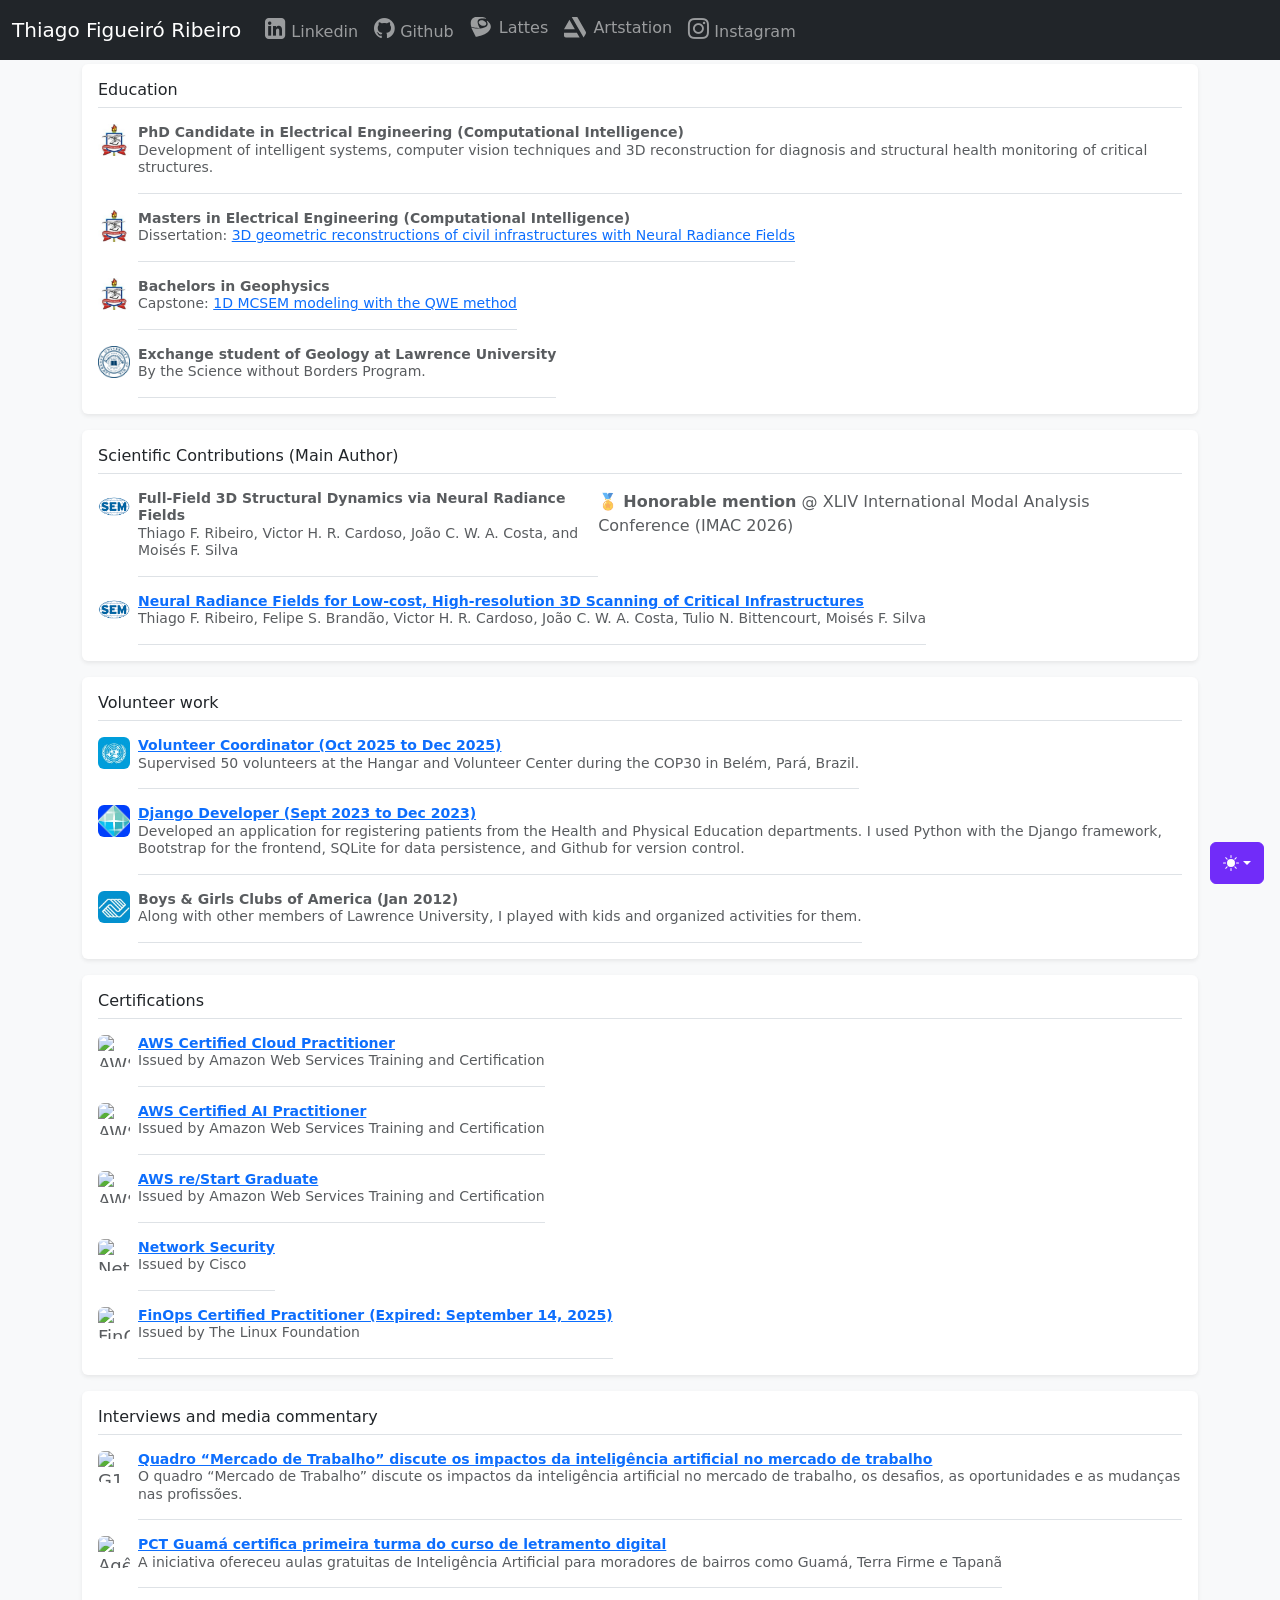
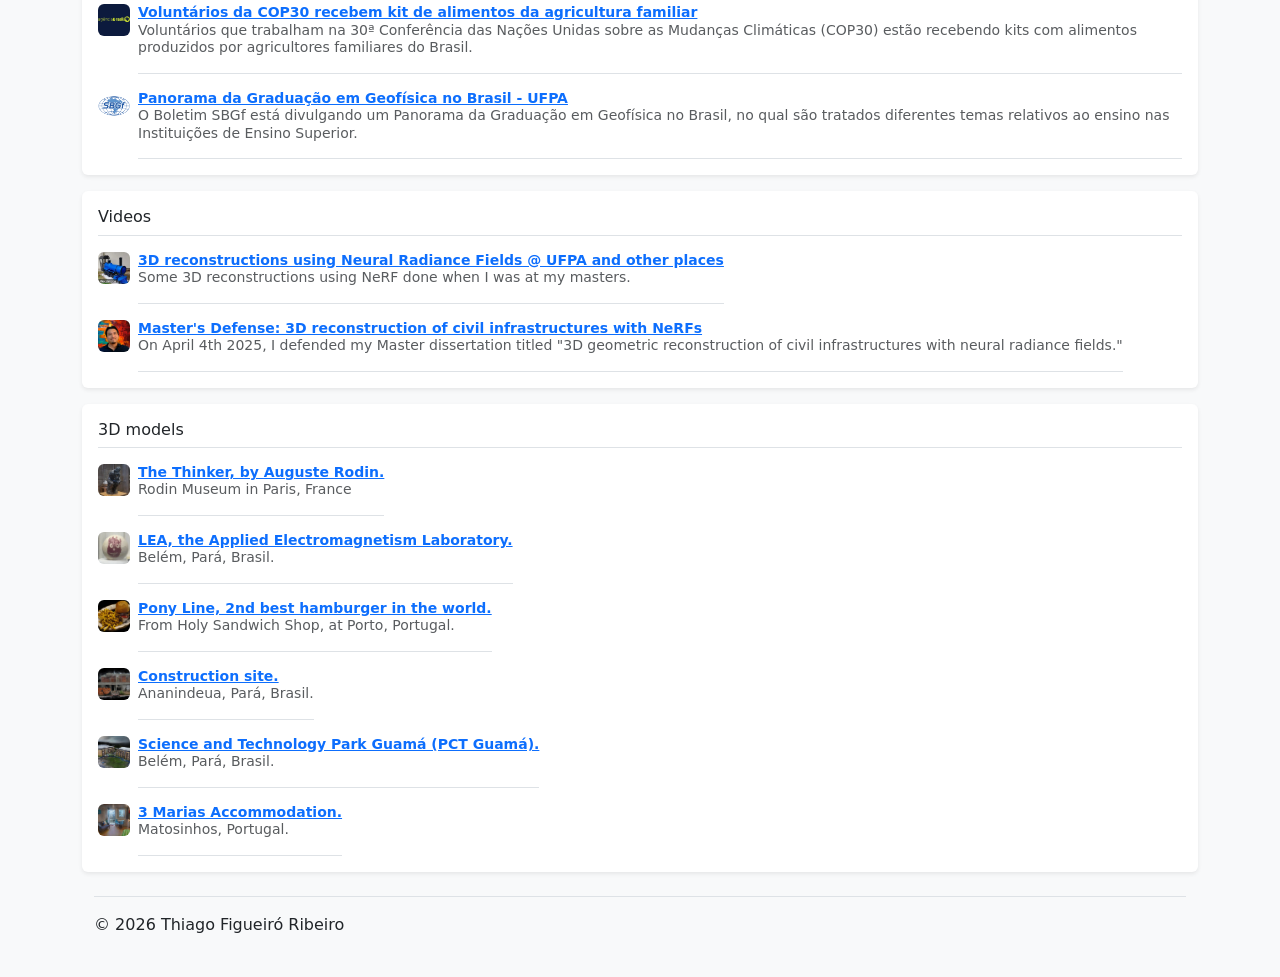
==== commit 7a58f7ef: "Optmized index.html" ====
--- a/index.html
+++ b/index.html
@@ -1,32 +1,28 @@
-<!doctype html>
-<html lang="en" data-bs-theme="auto">
-  <head>
-    <meta charset="utf-8" />
-    <meta name="viewport" content="width=device-width, initial-scale=1" />
-    <meta name="description" content="" />
-    <meta
-      name="author"
-      content="Mark Otto, Jacob Thornton, and Bootstrap contributors"
-    />
+<!DOCTYPE html>
 
-    <meta property="og:title" content="Thiago Figueiró Ribeiro – Links">
-    <meta property="og:description" content="PhD Candidate in Electrical Engineering">
-    <meta property="og:type" content="website" />
-    <meta property="og:url" content="https://thiagofigueiroribeiro.github.io/" />
-    <meta property="og:image" content="assets\logos\me.jpg" />
-    <meta property="og:logo" content="assets\logos\me.jpg" size="500x500" />
-
-    <meta name="generator" content="Astro v5.13.2" />
-    <title>Thiago Figueiró Ribeiro – Links</title>
-    <link rel="icon" type="image/x-icon" href="assets\logos\meHex.png">
-
-    <script src="./assets/js/color-modes.js"></script>
-    <link href="./assets/dist/css/bootstrap.min.css" rel="stylesheet" />
-    <meta name="theme-color" content="#712cf9" />
-    <link href="offcanvas-navbar.css" rel="stylesheet" />
-<link rel="stylesheet" href="https://cdnjs.cloudflare.com/ajax/libs/font-awesome/4.7.0/css/font-awesome.min.css"> 
-<link href="https://fonts.googleapis.com/icon?family=Material+Icons" rel="stylesheet">
-    <style>
+<html data-bs-theme="auto" lang="en">
+<head>
+<meta charset="utf-8"/>
+<meta content="width=device-width, initial-scale=1" name="viewport"/>
+<meta content="Personal links and CV of Thiago Figueiró Ribeiro" name="description"/>
+<meta content="Thiago Figueiró Ribeiro" name="author"/>
+<meta content="Thiago Figueiró Ribeiro – Links" property="og:title"/>
+<meta content="PhD Candidate in Electrical Engineering" property="og:description"/>
+<meta content="website" property="og:type">
+<meta content="https://thiagofigueiroribeiro.github.io/" property="og:url">
+<meta content="https://thiagofigueiroribeiro.github.io/assets/logos/me.jpg" property="og:image"/>
+<meta content="500" property="og:image:width"/>
+<meta content="500" property="og:image:height"/>
+<meta content="Astro v5.13.2" name="generator"/>
+<title>Thiago Figueiró Ribeiro – Links</title>
+<link href="assets/logos/meHex.png" rel="icon" type="image/x-icon"/>
+<script src="./assets/js/color-modes.js"></script>
+<link href="./assets/dist/css/bootstrap.min.css" rel="stylesheet">
+<meta content="#712cf9" name="theme-color"/>
+<link href="offcanvas-navbar.css" rel="stylesheet"/>
+<link href="https://cdnjs.cloudflare.com/ajax/libs/font-awesome/4.7.0/css/font-awesome.min.css" rel="stylesheet"/>
+<link href="https://fonts.googleapis.com/icon?family=Material+Icons" rel="stylesheet"/>
+<style>
       .bd-placeholder-img {
         font-size: 1.125rem;
         text-anchor: middle;
@@ -100,414 +96,333 @@
         display: block !important;
       }
     </style>
-  </head>
-  <body class="bg-body-tertiary">
-    <svg xmlns="http://www.w3.org/2000/svg" class="d-none">
-      <symbol id="check2" viewBox="0 0 16 16">
-        <path
-          d="M13.854 3.646a.5.5 0 0 1 0 .708l-7 7a.5.5 0 0 1-.708 0l-3.5-3.5a.5.5 0 1 1 .708-.708L6.5 10.293l6.646-6.647a.5.5 0 0 1 .708 0z"
-        ></path>
-      </symbol>
-      <symbol id="circle-half" viewBox="0 0 16 16">
-        <path
-          d="M8 15A7 7 0 1 0 8 1v14zm0 1A8 8 0 1 1 8 0a8 8 0 0 1 0 16z"
-        ></path>
-      </symbol>
-      <symbol id="moon-stars-fill" viewBox="0 0 16 16">
-        <path
-          d="M6 .278a.768.768 0 0 1 .08.858 7.208 7.208 0 0 0-.878 3.46c0 4.021 3.278 7.277 7.318 7.277.527 0 1.04-.055 1.533-.16a.787.787 0 0 1 .81.316.733.733 0 0 1-.031.893A8.349 8.349 0 0 1 8.344 16C3.734 16 0 12.286 0 7.71 0 4.266 2.114 1.312 5.124.06A.752.752 0 0 1 6 .278z"
-        ></path>
-        <path
-          d="M10.794 3.148a.217.217 0 0 1 .412 0l.387 1.162c.173.518.579.924 1.097 1.097l1.162.387a.217.217 0 0 1 0 .412l-1.162.387a1.734 1.734 0 0 0-1.097 1.097l-.387 1.162a.217.217 0 0 1-.412 0l-.387-1.162A1.734 1.734 0 0 0 9.31 6.593l-1.162-.387a.217.217 0 0 1 0-.412l1.162-.387a1.734 1.734 0 0 0 1.097-1.097l.387-1.162zM13.863.099a.145.145 0 0 1 .274 0l.258.774c.115.346.386.617.732.732l.774.258a.145.145 0 0 1 0 .274l-.774.258a1.156 1.156 0 0 0-.732.732l-.258.774a.145.145 0 0 1-.274 0l-.258-.774a1.156 1.156 0 0 0-.732-.732l-.774-.258a.145.145 0 0 1 0-.274l.774-.258c.346-.115.617-.386.732-.732L13.863.1z"
-        ></path>
-      </symbol>
-      <symbol id="sun-fill" viewBox="0 0 16 16">
-        <path
-          d="M8 12a4 4 0 1 0 0-8 4 4 0 0 0 0 8zM8 0a.5.5 0 0 1 .5.5v2a.5.5 0 0 1-1 0v-2A.5.5 0 0 1 8 0zm0 13a.5.5 0 0 1 .5.5v2a.5.5 0 0 1-1 0v-2A.5.5 0 0 1 8 13zm8-5a.5.5 0 0 1-.5.5h-2a.5.5 0 0 1 0-1h2a.5.5 0 0 1 .5.5zM3 8a.5.5 0 0 1-.5.5h-2a.5.5 0 0 1 0-1h2A.5.5 0 0 1 3 8zm10.657-5.657a.5.5 0 0 1 0 .707l-1.414 1.415a.5.5 0 1 1-.707-.708l1.414-1.414a.5.5 0 0 1 .707 0zm-9.193 9.193a.5.5 0 0 1 0 .707L3.05 13.657a.5.5 0 0 1-.707-.707l1.414-1.414a.5.5 0 0 1 .707 0zm9.193 2.121a.5.5 0 0 1-.707 0l-1.414-1.414a.5.5 0 0 1 .707-.707l1.414 1.414a.5.5 0 0 1 0 .707zM4.464 4.465a.5.5 0 0 1-.707 0L2.343 3.05a.5.5 0 1 1 .707-.707l1.414 1.414a.5.5 0 0 1 0 .708z"
-        ></path>
-      </symbol>
-    </svg>
-    <div
-      class="dropdown position-fixed bottom-0 end-0 mb-3 me-3 bd-mode-toggle"
-    >
-      <button
-        class="btn btn-bd-primary py-2 dropdown-toggle d-flex align-items-center"
-        id="bd-theme"
-        type="button"
-        aria-expanded="false"
-        data-bs-toggle="dropdown"
-        aria-label="Toggle theme (auto)"
-      >
-        <svg class="bi my-1 theme-icon-active" aria-hidden="true">
-          <use href="#circle-half"></use>
-        </svg>
-        <span class="visually-hidden" id="bd-theme-text">Toggle theme</span>
-      </button>
-      <ul
-        class="dropdown-menu dropdown-menu-end shadow"
-        aria-labelledby="bd-theme-text"
-      >
-        <li>
-          <button
-            type="button"
-            class="dropdown-item d-flex align-items-center"
-            data-bs-theme-value="light"
-            aria-pressed="false"
-          >
-            <svg class="bi me-2 opacity-50" aria-hidden="true">
-              <use href="#sun-fill"></use>
-            </svg>
+</link></meta></meta></head>
+<body class="bg-body-tertiary">
+<svg aria-hidden="true" class="d-none" focusable="false" xmlns="http://www.w3.org/2000/svg">
+<symbol id="check2" viewbox="0 0 16 16">
+<path d="M13.854 3.646a.5.5 0 0 1 0 .708l-7 7a.5.5 0 0 1-.708 0l-3.5-3.5a.5.5 0 1 1 .708-.708L6.5 10.293l6.646-6.647a.5.5 0 0 1 .708 0z"></path>
+</symbol>
+<symbol id="circle-half" viewbox="0 0 16 16">
+<path d="M8 15A7 7 0 1 0 8 1v14zm0 1A8 8 0 1 1 8 0a8 8 0 0 1 0 16z"></path>
+</symbol>
+<symbol id="moon-stars-fill" viewbox="0 0 16 16">
+<path d="M6 .278a.768.768 0 0 1 .08.858 7.208 7.208 0 0 0-.878 3.46c0 4.021 3.278 7.277 7.318 7.277.527 0 1.04-.055 1.533-.16a.787.787 0 0 1 .81.316.733.733 0 0 1-.031.893A8.349 8.349 0 0 1 8.344 16C3.734 16 0 12.286 0 7.71 0 4.266 2.114 1.312 5.124.06A.752.752 0 0 1 6 .278z"></path>
+<path d="M10.794 3.148a.217.217 0 0 1 .412 0l.387 1.162c.173.518.579.924 1.097 1.097l1.162.387a.217.217 0 0 1 0 .412l-1.162.387a1.734 1.734 0 0 0-1.097 1.097l-.387 1.162a.217.217 0 0 1-.412 0l-.387-1.162A1.734 1.734 0 0 0 9.31 6.593l-1.162-.387a.217.217 0 0 1 0-.412l1.162-.387a1.734 1.734 0 0 0 1.097-1.097l.387-1.162zM13.863.099a.145.145 0 0 1 .274 0l.258.774c.115.346.386.617.732.732l.774.258a.145.145 0 0 1 0 .274l-.774.258a1.156 1.156 0 0 0-.732.732l-.258.774a.145.145 0 0 1-.274 0l-.258-.774a1.156 1.156 0 0 0-.732-.732l-.774-.258a.145.145 0 0 1 0-.274l.774-.258c.346-.115.617-.386.732-.732L13.863.1z"></path>
+</symbol>
+<symbol id="sun-fill" viewbox="0 0 16 16">
+<path d="M8 12a4 4 0 1 0 0-8 4 4 0 0 0 0 8zM8 0a.5.5 0 0 1 .5.5v2a.5.5 0 0 1-1 0v-2A.5.5 0 0 1 8 0zm0 13a.5.5 0 0 1 .5.5v2a.5.5 0 0 1-1 0v-2A.5.5 0 0 1 8 13zm8-5a.5.5 0 0 1-.5.5h-2a.5.5 0 0 1 0-1h2a.5.5 0 0 1 .5.5zM3 8a.5.5 0 0 1-.5.5h-2a.5.5 0 0 1 0-1h2A.5.5 0 0 1 3 8zm10.657-5.657a.5.5 0 0 1 0 .707l-1.414 1.415a.5.5 0 1 1-.707-.708l1.414-1.414a.5.5 0 0 1 .707 0zm-9.193 9.193a.5.5 0 0 1 0 .707L3.05 13.657a.5.5 0 0 1-.707-.707l1.414-1.414a.5.5 0 0 1 .707 0zm9.193 2.121a.5.5 0 0 1-.707 0l-1.414-1.414a.5.5 0 0 1 .707-.707l1.414 1.414a.5.5 0 0 1 0 .707zM4.464 4.465a.5.5 0 0 1-.707 0L2.343 3.05a.5.5 0 1 1 .707-.707l1.414 1.414a.5.5 0 0 1 0 .708z"></path>
+</symbol>
+</svg>
+<div class="dropdown position-fixed bottom-0 end-0 mb-3 me-3 bd-mode-toggle">
+<button aria-expanded="false" aria-label="Toggle theme (auto)" class="btn btn-bd-primary py-2 dropdown-toggle d-flex align-items-center" data-bs-toggle="dropdown" id="bd-theme" type="button">
+<svg aria-hidden="true" class="bi my-1 theme-icon-active" focusable="false">
+<use href="#circle-half"></use>
+</svg>
+<span class="visually-hidden" id="bd-theme-text">Toggle theme</span>
+</button>
+<ul aria-labelledby="bd-theme-text" class="dropdown-menu dropdown-menu-end shadow">
+<li>
+<button aria-pressed="false" class="dropdown-item d-flex align-items-center" data-bs-theme-value="light" type="button">
+<svg aria-hidden="true" class="bi me-2 opacity-50" focusable="false">
+<use href="#sun-fill"></use>
+</svg>
             Light
-            <svg class="bi ms-auto d-none" aria-hidden="true">
-              <use href="#check2"></use>
-            </svg>
-          </button>
-        </li>
-        <li>
-          <button
-            type="button"
-            class="dropdown-item d-flex align-items-center"
-            data-bs-theme-value="dark"
-            aria-pressed="false"
-          >
-            <svg class="bi me-2 opacity-50" aria-hidden="true">
-              <use href="#moon-stars-fill"></use>
-            </svg>
+            <svg aria-hidden="true" class="bi ms-auto d-none" focusable="false">
+<use href="#check2"></use>
+</svg>
+</button>
+</li>
+<li>
+<button aria-pressed="false" class="dropdown-item d-flex align-items-center" data-bs-theme-value="dark" type="button">
+<svg aria-hidden="true" class="bi me-2 opacity-50" focusable="false">
+<use href="#moon-stars-fill"></use>
+</svg>
             Dark
-            <svg class="bi ms-auto d-none" aria-hidden="true">
-              <use href="#check2"></use>
-            </svg>
-          </button>
-        </li>
-        <li>
-          <button
-            type="button"
-            class="dropdown-item d-flex align-items-center active"
-            data-bs-theme-value="auto"
-            aria-pressed="true"
-          >
-            <svg class="bi me-2 opacity-50" aria-hidden="true">
-              <use href="#circle-half"></use>
-            </svg>
+            <svg aria-hidden="true" class="bi ms-auto d-none" focusable="false">
+<use href="#check2"></use>
+</svg>
+</button>
+</li>
+<li>
+<button aria-pressed="true" class="dropdown-item d-flex align-items-center active" data-bs-theme-value="auto" type="button">
+<svg aria-hidden="true" class="bi me-2 opacity-50" focusable="false">
+<use href="#circle-half"></use>
+</svg>
             Auto
-            <svg class="bi ms-auto d-none" aria-hidden="true">
-              <use href="#check2"></use>
-            </svg>
-          </button>
-        </li>
-      </ul>
-    </div>
-    <nav
-      class="navbar navbar-expand-lg fixed-top navbar-dark bg-dark"
-      aria-label="Main navigation"
-    >
-      <div class="container-fluid">
-        <a class="navbar-brand" href="#">Thiago Figueiró Ribeiro</a>
-        <button
-          class="navbar-toggler p-0 border-0"
-          type="button"
-          id="navbarSideCollapse"
-          aria-label="Toggle navigation"
-        >
-          <span class="navbar-toggler-icon"></span>
-        </button>
-        <div
-          class="navbar-collapse offcanvas-collapse"
-          id="navbarsExampleDefault"
-        >
-          <ul class="navbar-nav me-auto mb-2 mb-lg-0">
-            <li class="nav-item">
-              <a class="nav-link" href="https://www.linkedin.com/in/thiagofigueiroribeiro/" target="_blank" rel="noopener noreferrer"> <i class="fa fa-linkedin-square" style="font-size:24px"></i> Linkedin</a>
-            </li>
-            <li class="nav-item"><a class="nav-link" href="https://www.github.com/ThiagoFigueiroRibeiro" target="_blank" rel="noopener noreferrer"><i class="fa fa-github" style="font-size:24px"></i> Github</a></li>
-            <li class="nav-item">
-              <a class="nav-link" href="http://lattes.cnpq.br/6662252151172358" target="_blank" rel="noopener noreferrer"><svg xmlns="http://www.w3.org/2000/svg" viewBox="0 50 500 512" width="24" height="24" fill="#9B9D9E" style="opacity:1;"><path  d="M97.872 434.733c-46.338-94.949-73.906-152.29-73.906-153.713c0-2.322 2.831-2 30.672 3.46c48.965 9.614 75.126 12.326 118.735 12.342c57.697.016 104.68-9.122 141.185-27.484c19.311-9.715 30.925-18.327 40.437-29.993c11.716-14.378 15.48-24.28 15.615-40.947c.118-15.852-2.018-24.211-11.19-43.608c-3.63-7.665-6.817-16.463-7.122-19.55c-.475-4.968-.068-5.68 3.595-6.104c8.003-.948 47.507 37.403 62.055 60.241c25.076 39.386 27.111 81.993 5.884 123.195c-13.04 25.314-27.45 42.828-51.577 62.734c-40.099 33.062-86.708 56.086-151.069 74.635c-34.57 9.97-90.471 22.059-101.984 22.059c-2.44 0-7.02-8.003-21.296-37.283l-.034.015zm12.904-153.121c-45.016-5.832-82.79-10.903-83.96-11.275c-2-.644-9.155-24.516-13.191-43.947c-1.017-4.917-2.51-17.939-3.323-28.958c-3.63-49.17 7.069-83.166 35.74-113.735C94.583 31.985 198.516 25.694 315.777 67.37c20.582 7.325 28.755 12.411 24.975 15.581c-2.797 2.34-21.753 2.306-54.51-.102c-51.204-3.764-90.183 3.357-110.274 20.176c-30.588 25.602-25.924 81.724 13.53 162.682c4.273 8.766 8.58 17.345 9.563 19.09c2.29 4.019.628 7.75-3.357 7.563c-1.697-.081-39.915-4.912-84.929-10.746zm151.016-44.047c-35.928-6.46-68.227-28.74-78.654-54.222c-5.002-12.241-4.765-28.213.576-37.774c4.832-8.648 17.31-18.65 28.484-22.839c18.6-6.968 51.17-4.188 74.907 6.41c22.533 10.055 42.507 27.738 49.932 44.184c9.53 21.109 1.593 44.66-18.82 55.901c-13.531 7.443-39.827 11.326-56.443 8.341z"/></svg> Lattes</a>
-            </li>            
-            <li class="nav-item">
-              <a class="nav-link" href="https://www.artstation.com/thiagofigueiro" target="_blank" rel="noopener noreferrer"><svg xmlns="http://www.w3.org/2000/svg" viewBox="2 2 24 24" width="24" height="24" fill="#9B9D9E" style="opacity:1;"><path  d="m0 17.723l2.027 3.505h.001a2.42 2.42 0 0 0 2.164 1.333h13.457l-2.792-4.838zm24 .025c0-.484-.143-.935-.388-1.314L15.728 2.728a2.42 2.42 0 0 0-2.142-1.289H9.419L21.598 22.54l1.92-3.325c.378-.637.482-.919.482-1.467m-11.129-3.462L7.428 4.858l-5.444 9.428z"/></svg> Artstation</a>
-            </li>
-            <li class="nav-item">
-              <a class="nav-link" href="https://www.instagram.com/thiagofigueiroribeiro/" target="_blank" rel="noopener noreferrer"><i class="fa fa-instagram" style="font-size:24px"></i> Instagram</a>
-            </li>
-        </div>
-      </div>
-    </nav>
-    
-    <main class="container">
-      <div
-        class="d-flex align-items-center p-3 my-3 text-white bg-purple rounded shadow-sm"
-      >
-
-      </div>
-
-<div class="my-3 p-3 bg-body rounded shadow-sm">
-        <h6 class="border-bottom pb-2 mb-0">Education</h6>
-        <div class="d-flex text-body-secondary pt-3">
-        <img class="bd-placeholder-img flex-shrink-0 me-2 rounded" src="assets/logos/ufpa.jpg" alt="HTML tutorial" style="width:32px;height:32px;">
-          <p class="pb-3 mb-0 small lh-sm border-bottom">
-            <strong class="d-block text-gray-dark">PhD Candidate in Electrical Engineering (Computational Intelligence)</strong>
-Development of intelligent systems and computer vision techniques and 3D reconstrution for diagnosis and structural health monitoring of critical structures.
-          </p>
-        </div>
-        <div class="d-flex text-body-secondary pt-3">
-        <img class="bd-placeholder-img flex-shrink-0 me-2 rounded" src="assets/logos/ufpa.jpg" alt="HTML tutorial" style="width:32px;height:32px;">
-          <p class="pb-3 mb-0 small lh-sm border-bottom">
-            <strong class="d-block text-gray-dark">Masters in Electrical Engineering (Computational Intelligence)</strong>
+            <svg aria-hidden="true" class="bi ms-auto d-none" focusable="false">
+<use href="#check2"></use>
+</svg>
+</button>
+</li>
+</ul>
+</div>
+<nav aria-label="Main navigation" class="navbar navbar-expand-lg fixed-top navbar-dark bg-dark">
+<div class="container-fluid">
+<a class="navbar-brand" href="#">Thiago Figueiró Ribeiro</a>
+<button aria-expanded="false" aria-label="Toggle navigation" class="navbar-toggler p-0 border-0" id="navbarSideCollapse" type="button">
+<span class="navbar-toggler-icon"></span>
+</button>
+<div class="navbar-collapse offcanvas-collapse" id="navbarsExampleDefault">
+<ul class="navbar-nav me-auto mb-2 mb-lg-0">
+<li class="nav-item">
+<a aria-label="LinkedIn profile" class="nav-link" href="https://www.linkedin.com/in/thiagofigueiroribeiro/" rel="noopener noreferrer" target="_blank"> <i aria-hidden="true" class="fa fa-linkedin-square" style="font-size:24px"></i> Linkedin</a>
+</li>
+<li class="nav-item"><a aria-label="GitHub profile" class="nav-link" href="https://www.github.com/ThiagoFigueiroRibeiro" rel="noopener noreferrer" target="_blank"><i aria-hidden="true" class="fa fa-github" style="font-size:24px"></i> Github</a></li>
+<li class="nav-item">
+<a aria-label="Lattes platform" class="nav-link" href="http://lattes.cnpq.br/6662252151172358" rel="noopener noreferrer" target="_blank"><svg aria-hidden="true" fill="#9B9D9E" focusable="false" height="24" style="opacity:1;" viewbox="0 50 500 512" width="24" xmlns="http://www.w3.org/2000/svg"><path d="M97.872 434.733c-46.338-94.949-73.906-152.29-73.906-153.713c0-2.322 2.831-2 30.672 3.46c48.965 9.614 75.126 12.326 118.735 12.342c57.697.016 104.68-9.122 141.185-27.484c19.311-9.715 30.925-18.327 40.437-29.993c11.716-14.378 15.48-24.28 15.615-40.947c.118-15.852-2.018-24.211-11.19-43.608c-3.63-7.665-6.817-16.463-7.122-19.55c-.475-4.968-.068-5.68 3.595-6.104c8.003-.948 47.507 37.403 62.055 60.241c25.076 39.386 27.111 81.993 5.884 123.195c-13.04 25.314-27.45 42.828-51.577 62.734c-40.099 33.062-86.708 56.086-151.069 74.635c-34.57 9.97-90.471 22.059-101.984 22.059c-2.44 0-7.02-8.003-21.296-37.283l-.034.015zm12.904-153.121c-45.016-5.832-82.79-10.903-83.96-11.275c-2-.644-9.155-24.516-13.191-43.947c-1.017-4.917-2.51-17.939-3.323-28.958c-3.63-49.17 7.069-83.166 35.74-113.735C94.583 31.985 198.516 25.694 315.777 67.37c20.582 7.325 28.755 12.411 24.975 15.581c-2.797 2.34-21.753 2.306-54.510-.102c-51.204-3.764-90.183 3.357-110.274 20.176c-30.588 25.602-25.924 81.724 13.53 162.682c4.273 8.766 8.58 17.345 9.563 19.09c2.29 4.019.628 7.75-3.357 7.563c-1.697-.081-39.915-4.912-84.929-10.746zm151.016-44.047c-35.928-6.46-68.227-28.74-78.654-54.222c-5.002-12.241-4.765-28.213.576-37.774c4.832-8.648 17.310-18.650 28.484-22.839c18.600-6.968 51.170-4.188 74.907 6.410c22.533 10.055 42.507 27.738 49.932 44.184c9.530 21.109 1.593 44.660-18.820 55.901c-13.531 7.443-39.827 11.326-56.443 8.341z"></path></svg> Lattes</a>
+</li>
+<li class="nav-item">
+<a aria-label="ArtStation profile" class="nav-link" href="https://www.artstation.com/thiagofigueiro" rel="noopener noreferrer" target="_blank"><svg aria-hidden="true" fill="#9B9D9E" focusable="false" height="24" style="opacity:1;" viewbox="2 2 24 24" width="24" xmlns="http://www.w3.org/2000/svg"><path d="m0 17.723l2.027 3.505h.001a2.42 2.42 0 0 0 2.164 1.333h13.457l-2.792-4.838zm24 .025c0-.484-.143-.935-.388-1.314L15.728 2.728a2.42 2.42 0 0 0-2.142-1.289H9.419L21.598 22.54l1.92-3.325c.378-.637.482-.919.482-1.467m-11.129-3.462L7.428 4.858l-5.444 9.428z"></path></svg> Artstation</a>
+</li>
+<li class="nav-item">
+<a aria-label="Instagram profile" class="nav-link" href="https://www.instagram.com/thiagofigueiroribeiro/" rel="noopener noreferrer" target="_blank"><i aria-hidden="true" class="fa fa-instagram" style="font-size:24px"></i> Instagram</a>
+</li>
+</ul>
+</div>
+</div>
+</nav>
+<main class="container" id="maincontent">
+<div aria-hidden="true" class="d-flex align-items-center p-3 my-3 text-white bg-purple rounded shadow-sm" role="banner">
+</div>
+<div aria-labelledby="education-heading" class="my-3 p-3 bg-body rounded shadow-sm" role="region">
+<h6 class="border-bottom pb-2 mb-0" id="education-heading">Education</h6>
+<div class="d-flex text-body-secondary pt-3">
+<img alt="UFPA logo" class="bd-placeholder-img flex-shrink-0 me-2 rounded" src="assets/logos/ufpa.jpg" style="width:32px;height:32px;"/>
+<p class="pb-3 mb-0 small lh-sm border-bottom">
+<strong class="d-block text-gray-dark">PhD Candidate in Electrical Engineering (Computational Intelligence)</strong>
+Development of intelligent systems, computer vision techniques and 3D reconstruction for diagnosis and structural health monitoring of critical structures.
+          </p>
+</div>
+<div class="d-flex text-body-secondary pt-3">
+<img alt="UFPA logo" class="bd-placeholder-img flex-shrink-0 me-2 rounded" src="assets/logos/ufpa.jpg" style="width:32px;height:32px;"/>
+<p class="pb-3 mb-0 small lh-sm border-bottom">
+<strong class="d-block text-gray-dark">Masters in Electrical Engineering (Computational Intelligence)</strong>
             Dissertation: 
-            <a href="https://drive.google.com/file/d/1pE7FBwZBpFB_n83XxgpXF8Szbb0ei4sJ/view" target="_blank" rel="noopener noreferrer">3D geometric reconstructions of civil infrastructures with Neural Radiance Fields</a>
-          </p>
-        </div>
-        <div class="d-flex text-body-secondary pt-3">
-        <img class="bd-placeholder-img flex-shrink-0 me-2 rounded" src="assets/logos/ufpa.jpg" alt="HTML tutorial" style="width:32px;height:32px;">
-          <p class="pb-3 mb-0 small lh-sm border-bottom">
-            <strong class="d-block text-gray-dark"> Bachelors in Geophysics</strong>
-            Capstone: <a href="https://github.com/ThiagoFigueiroRibeiro/MyPDFs/blob/main/Bachelor's_Capstone_Thiago.pdf" target="_blank" rel="noopener noreferrer">1D MCSEM modeling with the QWE method </a>
-          </p>
-        </div>
-
-        <div class="d-flex text-body-secondary pt-3">
-        <img class="bd-placeholder-img flex-shrink-0 me-2 rounded" src="assets/logos/lawrence.jpg" alt="HTML tutorial" style="width:32px;height:32px;">
-          <p class="pb-3 mb-0 small lh-sm border-bottom">
-            <strong class="d-block text-gray-dark">Exchange student of Geology @ Lawrence University </strong>
+            <a href="https://drive.google.com/file/d/1pE7FBwZBpFB_n83XxgpXF8Szbb0ei4sJ/view" rel="noopener noreferrer" target="_blank">3D geometric reconstructions of civil infrastructures with Neural Radiance Fields</a>
+</p>
+</div>
+<div class="d-flex text-body-secondary pt-3">
+<img alt="UFPA logo" class="bd-placeholder-img flex-shrink-0 me-2 rounded" src="assets/logos/ufpa.jpg" style="width:32px;height:32px;"/>
+<p class="pb-3 mb-0 small lh-sm border-bottom">
+<strong class="d-block text-gray-dark">Bachelors in Geophysics</strong>
+            Capstone: <a href="https://github.com/ThiagoFigueiroRibeiro/MyPDFs/blob/main/Bachelor%27s_Capstone_Thiago.pdf" rel="noopener noreferrer" target="_blank">1D MCSEM modeling with the QWE method</a>
+</p>
+</div>
+<div class="d-flex text-body-secondary pt-3">
+<img alt="Lawrence University logo" class="bd-placeholder-img flex-shrink-0 me-2 rounded" src="assets/logos/lawrence.jpg" style="width:32px;height:32px;"/>
+<p class="pb-3 mb-0 small lh-sm border-bottom">
+<strong class="d-block text-gray-dark">Exchange student of Geology at Lawrence University</strong>
              By the Science without Borders Program.
           </p>
-        </div>
-
-      </div>
-
-      <div class="my-3 p-3 bg-body rounded shadow-sm">
-        <h6 class="border-bottom pb-2 mb-0">Scientific Contributions (Main Author)</h6>
-
-        <div class="d-flex text-body-secondary pt-3">
-          <img class="bd-placeholder-img flex-shrink-0 me-2 rounded" src="assets/logos/sem.png" alt="HTML tutorial" style="width:32px;height:32px;">
-          <p class="pb-3 mb-0 small lh-sm border-bottom">
-            <strong class="d-block text-gray-dark">Full-Field 3D Structural Dynamics via Neural Radiance Fields</a></strong>
+</div>
+</div>
+<div aria-labelledby="science-heading" class="my-3 p-3 bg-body rounded shadow-sm" role="region">
+<h6 class="border-bottom pb-2 mb-0" id="science-heading">Scientific Contributions (Main Author)</h6>
+<div class="d-flex text-body-secondary pt-3">
+<img alt="SEM conference logo" class="bd-placeholder-img flex-shrink-0 me-2 rounded" src="assets/logos/sem.png" style="width:32px;height:32px;"/>
+<p class="pb-3 mb-0 small lh-sm border-bottom">
+<strong class="d-block text-gray-dark">Full-Field 3D Structural Dynamics via Neural Radiance Fields</strong>
             Thiago F. Ribeiro, Victor H. R. Cardoso, João C. W. A. Costa, and Moisés F. Silva
-            <br>🏅 <strong>Honorable mention</strong> @ XLIV International Modal Analysis Conference (IMAC 2026)</br>
-          </p>
-        </div>
-        <div class="d-flex text-body-secondary pt-3">
-          <img class="bd-placeholder-img flex-shrink-0 me-2 rounded" src="assets/logos/sem.png" alt="HTML tutorial" style="width:32px;height:32px;">
-          <p class="pb-3 mb-0 small lh-sm border-bottom">
-            <strong class="d-block text-gray-dark"><a href="https://doi.org/10.13052/97887-438-0151-1_9"  target="_blank" rel="noopener noreferrer">Neural Radiance Fields for Low-cost, High-resolution 3D Scanning of Critical Infrastructures</a></strong>
+            <p>🏅 <strong>Honorable mention</strong> @ XLIV International Modal Analysis Conference (IMAC 2026)</p>
+</p>
+</div>
+<div class="d-flex text-body-secondary pt-3">
+<img alt="SEM conference logo" class="bd-placeholder-img flex-shrink-0 me-2 rounded" src="assets/logos/sem.png" style="width:32px;height:32px;"/>
+<p class="pb-3 mb-0 small lh-sm border-bottom">
+<strong class="d-block text-gray-dark"><a href="https://doi.org/10.13052/97887-438-0151-1_9" rel="noopener noreferrer" target="_blank">Neural Radiance Fields for Low-cost, High-resolution 3D Scanning of Critical Infrastructures</a></strong>
               Thiago F. Ribeiro, Felipe S. Brandão, Victor H. R. Cardoso, João C. W. A. Costa, Tulio N. Bittencourt, Moisés F. Silva
           </p>
-        </div>
-
-      </div>
-      <div class="my-3 p-3 bg-body rounded shadow-sm">
-        
-        <h6 class="border-bottom pb-2 mb-0">Volunteer work</h6>
-        <div class="d-flex text-body-secondary pt-3">
-            <img class="bd-placeholder-img flex-shrink-0 me-2 rounded" src="assets/logos/united_nations_logo.jpg" alt="HTML tutorial" style="width:32px;height:32px;">
-          <p class="pb-3 mb-0 small lh-sm border-bottom">
-            <strong class="d-block text-gray-dark">
-              <a href="https://github.com/ThiagoFigueiroRibeiro/MyPDFs/blob/main/COP30%20-%20CERTIFICATE%20OF%20APPRECIATION.pdf" target="_blank" rel="noopener noreferrer">
-                  Volunteer Coordinator (Oct 2025 to Dez 2025)</a></strong>
+</div>
+</div>
+<div aria-labelledby="volunteer-heading" class="my-3 p-3 bg-body rounded shadow-sm" role="region">
+<h6 class="border-bottom pb-2 mb-0" id="volunteer-heading">Volunteer work</h6>
+<div class="d-flex text-body-secondary pt-3">
+<img alt="United Nations logo" class="bd-placeholder-img flex-shrink-0 me-2 rounded" src="assets/logos/united_nations_logo.jpg" style="width:32px;height:32px;"/>
+<p class="pb-3 mb-0 small lh-sm border-bottom">
+<strong class="d-block text-gray-dark">
+<a href="https://github.com/ThiagoFigueiroRibeiro/MyPDFs/blob/main/COP30%20-%20CERTIFICATE%20OF%20APPRECIATION.pdf" rel="noopener noreferrer" target="_blank">
+                  Volunteer Coordinator (Oct 2025 to Dec 2025)</a></strong>
                   Supervised 50 volunteers at the Hangar and Volunteer Center during the COP30 in Belém, Pará, Brazil.
-          </p>    
-          </div>
-          <div class="d-flex text-body-secondary pt-3">
-<img class="bd-placeholder-img flex-shrink-0 me-2 rounded" src="assets/logos/estacio.jpg" alt="HTML tutorial" style="width:32px;height:32px;">
-          <p class="pb-3 mb-0 small lh-sm border-bottom">
-            <strong class="d-block text-gray-dark">
-              <a href="https://www.linkedin.com/pulse/laborat%C3%B3rio-de-transforma%C3%A7%C3%A3o-digital-2023-aplica%C3%A7%C3%A3o-e-thiago-l3o3f/" target="_blank" rel="noopener noreferrer">
-                  Django Developer (Sept 2023 to Dez 2023)</a></strong>
+          </p>
+</div>
+<div class="d-flex text-body-secondary pt-3">
+<img alt="Estácio logo" class="bd-placeholder-img flex-shrink-0 me-2 rounded" src="assets/logos/estacio.jpg" style="width:32px;height:32px;"/>
+<p class="pb-3 mb-0 small lh-sm border-bottom">
+<strong class="d-block text-gray-dark">
+<a href="https://www.linkedin.com/pulse/laborat%C3%B3rio-de-transforma%C3%A7%C3%A3o-digital-2023-aplica%C3%A7%C3%A3o-e-thiago-l3o3f/" rel="noopener noreferrer" target="_blank">
+                  Django Developer (Sept 2023 to Dec 2023)</a></strong>
                   Developed an application for registering patients from the Health and Physical Education departments. I used Python with the Django framework, Bootstrap for the frontend, SQLite for data persistence, and Github for version control.
-          </p>     
-          </div>     
-        <div class="d-flex text-body-secondary pt-3">
-            <img class="bd-placeholder-img flex-shrink-0 me-2 rounded" src="assets/logos/bgca.jpg" alt="HTML tutorial" style="width:32px;height:32px;">
-        <p class="pb-3 mb-0 small lh-sm border-bottom">
-            <strong class="d-block text-gray-dark">
-                  Boys & Girls Clubs of America (Jan 2012)</strong>
-              Along with other members of the Lawrence University, play with kids and make fun activities with them. 
-          </p>
-          </div>          
-      </div>
-
-      <div class="my-3 p-3 bg-body rounded shadow-sm">
-        
-        <h6 class="border-bottom pb-2 mb-0">Certifications</h6>
-        <div class="d-flex text-body-secondary pt-3">
-            <img class="bd-placeholder-img flex-shrink-0 me-2 rounded" src="https://images.credly.com/images/00634f82-b07f-4bbd-a6bb-53de397fc3a6/image.png" alt="HTML tutorial" style="width:32px;height:32px;">
-          <p class="pb-3 mb-0 small lh-sm border-bottom">
-            <strong class="d-block text-gray-dark">
-              <a href="https://www.credly.com/badges/1938d9db-a890-49d4-ae70-afe224b7605e" target="_blank" rel="noopener noreferrer">
+          </p>
+</div>
+<div class="d-flex text-body-secondary pt-3">
+<img alt="Boys and Girls Clubs of America logo" class="bd-placeholder-img flex-shrink-0 me-2 rounded" src="assets/logos/bgca.jpg" style="width:32px;height:32px;"/>
+<p class="pb-3 mb-0 small lh-sm border-bottom">
+<strong class="d-block text-gray-dark">
+                  Boys &amp; Girls Clubs of America (Jan 2012)</strong>
+              Along with other members of Lawrence University, I played with kids and organized activities for them. 
+          </p>
+</div>
+</div>
+<div aria-labelledby="certifications-heading" class="my-3 p-3 bg-body rounded shadow-sm" role="region">
+<h6 class="border-bottom pb-2 mb-0" id="certifications-heading">Certifications</h6>
+<div class="d-flex text-body-secondary pt-3">
+<img alt="AWS Certified Cloud Practitioner badge" class="bd-placeholder-img flex-shrink-0 me-2 rounded" src="https://images.credly.com/images/00634f82-b07f-4bbd-a6bb-53de397fc3a6/image.png" style="width:32px;height:32px;"/>
+<p class="pb-3 mb-0 small lh-sm border-bottom">
+<strong class="d-block text-gray-dark">
+<a href="https://www.credly.com/badges/1938d9db-a890-49d4-ae70-afe224b7605e" rel="noopener noreferrer" target="_blank">
                   AWS Certified Cloud Practitioner</a></strong>
                   Issued by Amazon Web Services Training and Certification
-          </p>    
-          </div>
-          <div class="d-flex text-body-secondary pt-3">
-            <img class="bd-placeholder-img flex-shrink-0 me-2 rounded" src="https://images.credly.com/size/680x680/images/4d4693bb-530e-4bca-9327-de07f3aa2348/image.png" alt="HTML tutorial" style="width:32px;height:32px;">
-          <p class="pb-3 mb-0 small lh-sm border-bottom">
-            <strong class="d-block text-gray-dark">
-              <a href="https://www.credly.com/badges/a8bc62b9-ec29-415a-8128-0355fa72d6ed" target="_blank" rel="noopener noreferrer">
+          </p>
+</div>
+<div class="d-flex text-body-secondary pt-3">
+<img alt="AWS Certified AI Practitioner badge" class="bd-placeholder-img flex-shrink-0 me-2 rounded" src="https://images.credly.com/size/680x680/images/4d4693bb-530e-4bca-9327-de07f3aa2348/image.png" style="width:32px;height:32px;"/>
+<p class="pb-3 mb-0 small lh-sm border-bottom">
+<strong class="d-block text-gray-dark">
+<a href="https://www.credly.com/badges/a8bc62b9-ec29-415a-8128-0355fa72d6ed" rel="noopener noreferrer" target="_blank">
                   AWS Certified AI Practitioner</a></strong>
                   Issued by Amazon Web Services Training and Certification
-          </p>    
-          </div>
-          <div class="d-flex text-body-secondary pt-3">
-            <img class="bd-placeholder-img flex-shrink-0 me-2 rounded" src="https://images.credly.com/size/680x680/images/44e2c252-5d19-4574-9646-005f7225bf53/image.png" alt="HTML tutorial" style="width:32px;height:32px;">
-          <p class="pb-3 mb-0 small lh-sm border-bottom">
-            <strong class="d-block text-gray-dark">
-              <a href="https://www.credly.com/badges/3b0de5ac-229a-4ce3-a1f4-c5ba08eb2073" target="_blank" rel="noopener noreferrer">
+          </p>
+</div>
+<div class="d-flex text-body-secondary pt-3">
+<img alt="AWS re/Start Graduate badge" class="bd-placeholder-img flex-shrink-0 me-2 rounded" src="https://images.credly.com/size/680x680/images/44e2c252-5d19-4574-9646-005f7225bf53/image.png" style="width:32px;height:32px;"/>
+<p class="pb-3 mb-0 small lh-sm border-bottom">
+<strong class="d-block text-gray-dark">
+<a href="https://www.credly.com/badges/3b0de5ac-229a-4ce3-a1f4-c5ba08eb2073" rel="noopener noreferrer" target="_blank">
                   AWS re/Start Graduate</a></strong>
                   Issued by Amazon Web Services Training and Certification
-          </p>    
-          </div>
-          <div class="d-flex text-body-secondary pt-3">
-            <img class="bd-placeholder-img flex-shrink-0 me-2 rounded" src="https://images.credly.com/size/680x680/images/f7387386-553c-4be5-b3f3-077f78152f31/Network_Security.png" alt="HTML tutorial" style="width:32px;height:32px;">
-          <p class="pb-3 mb-0 small lh-sm border-bottom">
-            <strong class="d-block text-gray-dark">
-              <a href="https://www.credly.com/badges/f3fab5ca-0637-4bde-bb79-48310c130a5d" target="_blank" rel="noopener noreferrer">
+          </p>
+</div>
+<div class="d-flex text-body-secondary pt-3">
+<img alt="Network Security badge (Cisco)" class="bd-placeholder-img flex-shrink-0 me-2 rounded" src="https://images.credly.com/size/680x680/images/f7387386-553c-4be5-b3f3-077f78152f31/Network_Security.png" style="width:32px;height:32px;"/>
+<p class="pb-3 mb-0 small lh-sm border-bottom">
+<strong class="d-block text-gray-dark">
+<a href="https://www.credly.com/badges/f3fab5ca-0637-4bde-bb79-48310c130a5d" rel="noopener noreferrer" target="_blank">
                   Network Security</a></strong>
                   Issued by Cisco
-          </p>    
-          </div> 
-        <div class="d-flex text-body-secondary pt-3">
-            <img class="bd-placeholder-img flex-shrink-0 me-2 rounded" src="https://images.credly.com/size/680x680/images/08a5010a-0c0a-448c-981e-c116fedd380c/image.png" alt="HTML tutorial" style="width:32px;height:32px;">
-          <p class="pb-3 mb-0 small lh-sm border-bottom">
-            <strong class="d-block text-gray-dark">
-              <a href="https://www.credly.com/badges/d39dcf29-2160-4770-9b47-b448e76e6dde" target="_blank" rel="noopener noreferrer">
+          </p>
+</div>
+<div class="d-flex text-body-secondary pt-3">
+<img alt="FinOps badge" class="bd-placeholder-img flex-shrink-0 me-2 rounded" src="https://images.credly.com/size/680x680/images/08a5010a-0c0a-448c-981e-c116fedd380c/image.png" style="width:32px;height:32px;"/>
+<p class="pb-3 mb-0 small lh-sm border-bottom">
+<strong class="d-block text-gray-dark">
+<a href="https://www.credly.com/badges/d39dcf29-2160-4770-9b47-b448e76e6dde" rel="noopener noreferrer" target="_blank">
                   FinOps Certified Practitioner (Expired: September 14, 2025)</a></strong>
                   Issued by The Linux Foundation
-          </p>    
-          </div>       
-      </div>
-
-
-
-      <div class="my-3 p-3 bg-body rounded shadow-sm">
-        
-        <h6 class="border-bottom pb-2 mb-0">Enterviews and media commentary</h6>
-          <div class="d-flex text-body-secondary pt-3">
-              <img class="bd-placeholder-img flex-shrink-0 me-2 rounded" src="https://s2-g1.glbimg.com/t2_E-_cSErv4fsbUVhwwEN0YMX0=/32x32/smart/filters:strip_icc()/i.s3.glbimg.com/v1/AUTH_59edd422c0c84a879bd37670ae4f538a/internal_photos/bs/2021/H/w/YbA657S3aYVfC0P9wboQ/g1-favicon.png" alt="HTML tutorial" style="width:32px;height:32px;">
-            <p class="pb-3 mb-0 small lh-sm border-bottom">
-              <strong class="d-block text-gray-dark">
-                <a href="https://g1.globo.com/pa/para/videos-bom-dia-para/video/quadro-mercado-de-trabalho-aborda-a-inteligencia-artificial-no-emprego-14286714.ghtml" target="_blank" rel="noopener noreferrer">
+          </p>
+</div>
+</div>
+<div aria-labelledby="media-heading" class="my-3 p-3 bg-body rounded shadow-sm" role="region">
+<h6 class="border-bottom pb-2 mb-0" id="media-heading">Interviews and media commentary</h6>
+<div class="d-flex text-body-secondary pt-3">
+<img alt="G1 logo" class="bd-placeholder-img flex-shrink-0 me-2 rounded" src="https://s2-g1.glbimg.com/t2_E-_cSErv4fsbUVhwwEN0YMX0=/32x32/smart/filters:strip_icc()/i.s3.glbimg.com/v1/AUTH_59edd422c0c84a879bd37670ae4f538a/internal_photos/bs/2021/H/w/YbA657S3aYVfC0P9wboQ/g1-favicon.png" style="width:32px;height:32px;"/>
+<p class="pb-3 mb-0 small lh-sm border-bottom">
+<strong class="d-block text-gray-dark">
+<a href="https://g1.globo.com/pa/para/videos-bom-dia-para/video/quadro-mercado-de-trabalho-aborda-a-inteligencia-artificial-no-emprego-14286714.ghtml" rel="noopener noreferrer" target="_blank">
                     Quadro “Mercado de Trabalho” discute os impactos da inteligência artificial no mercado de trabalho</a></strong>
                     O quadro “Mercado de Trabalho” discute os impactos da inteligência artificial no mercado de trabalho, os desafios, as oportunidades e as mudanças nas profissões.
-          </div>
-          <div class="d-flex text-body-secondary pt-3">
-              <img class="bd-placeholder-img flex-shrink-0 me-2 rounded" src="https://www.agenciapara.com.br/favicon/favicon-114.png" alt="HTML tutorial" style="width:32px;height:32px;">
-            <p class="pb-3 mb-0 small lh-sm border-bottom">
-              <strong class="d-block text-gray-dark">
-                <a href="https://www.agenciapara.com.br/noticia/73937/pct-guama-certifica-primeira-turma-do-curso-de-letramento-digital" target="_blank" rel="noopener noreferrer">
+          </p></div>
+<div class="d-flex text-body-secondary pt-3">
+<img alt="Agência Pará logo" class="bd-placeholder-img flex-shrink-0 me-2 rounded" src="https://www.agenciapara.com.br/favicon/favicon-114.png" style="width:32px;height:32px;"/>
+<p class="pb-3 mb-0 small lh-sm border-bottom">
+<strong class="d-block text-gray-dark">
+<a href="https://www.agenciapara.com.br/noticia/73937/pct-guama-certifica-primeira-turma-do-curso-de-letramento-digital" rel="noopener noreferrer" target="_blank">
                     PCT Guamá certifica primeira turma do curso de letramento digital</a></strong>
                     A iniciativa ofereceu aulas gratuitas de Inteligência Artificial para moradores de bairros como Guamá, Terra Firme e Tapanã
-          </div>
-          <div class="d-flex text-body-secondary pt-3">
-              <img class="bd-placeholder-img flex-shrink-0 me-2 rounded" src="assets\logos\agBrasil.jpg" alt="HTML tutorial" style="width:32px;height:32px;">
-            <p class="pb-3 mb-0 small lh-sm border-bottom">
-              <strong class="d-block text-gray-dark">
-                <a href="https://agenciabrasil.ebc.com.br/meio-ambiente/noticia/2025-11/voluntarios-da-cop30-recebem-kit-de-alimentos-da-agricultura-familiar" target="_blank" rel="noopener noreferrer">
+          </p></div>
+<div class="d-flex text-body-secondary pt-3">
+<img alt="Agência Brasil logo" class="bd-placeholder-img flex-shrink-0 me-2 rounded" src="assets/logos/agBrasil.jpg" style="width:32px;height:32px;"/>
+<p class="pb-3 mb-0 small lh-sm border-bottom">
+<strong class="d-block text-gray-dark">
+<a href="https://agenciabrasil.ebc.com.br/meio-ambiente/noticia/2025-11/voluntarios-da-cop30-recebem-kit-de-alimentos-da-agricultura-familiar" rel="noopener noreferrer" target="_blank">
                     Voluntários da COP30 recebem kit de alimentos da agricultura familiar</a></strong>
                     Voluntários que trabalham na 30ª Conferência das Nações Unidas sobre as Mudanças Climáticas (COP30) estão recebendo kits com alimentos produzidos por agricultores familiares do Brasil. 
-          </div>  
-          <div class="d-flex text-body-secondary pt-3">
-              <img class="bd-placeholder-img flex-shrink-0 me-2 rounded" src="assets/logos/sbgf.png" alt="HTML tutorial" style="width:32px;height:32px;">
-            <p class="pb-3 mb-0 small lh-sm border-bottom">
-              <strong class="d-block text-gray-dark">
-                <a href="https://sbgf.org.br/noticias/images/Boletim-3-2012_22.pdf" target="_blank" rel="noopener noreferrer">
+          </p></div>
+<div class="d-flex text-body-secondary pt-3">
+<img alt="SBGF bulletin cover" class="bd-placeholder-img flex-shrink-0 me-2 rounded" src="assets/logos/sbgf.png" style="width:32px;height:32px;"/>
+<p class="pb-3 mb-0 small lh-sm border-bottom">
+<strong class="d-block text-gray-dark">
+<a href="https://sbgf.org.br/noticias/images/Boletim-3-2012_22.pdf" rel="noopener noreferrer" target="_blank">
                     Panorama da Graduação em Geofísica no Brasil - UFPA</a></strong>
                     O Boletim SBGf está divulgando um Panorama da Graduação em Geofísica no Brasil, no qual são tratados diferentes temas relativos ao ensino nas Instituições de Ensino Superior.
-          </div>         
-      </div>
-
-
-
-
-      <div class="my-3 p-3 bg-body rounded shadow-sm">
-        <h6 class="border-bottom pb-2 mb-0">Videos</h6>
-          <div class="d-flex text-body-secondary pt-3">
-              <img class="bd-placeholder-img flex-shrink-0 me-2 rounded" src="assets/logos/trem.jpg" alt="HTML tutorial" style="width:32px;height:32px;">
-            <p class="pb-3 mb-0 small lh-sm border-bottom">
-              <strong class="d-block text-gray-dark">
-                <a href="https://www.youtube.com/watch?v=LWkYKfL-H3I" target="_blank" rel="noopener noreferrer">
+          </p></div>
+</div>
+<div aria-labelledby="videos-heading" class="my-3 p-3 bg-body rounded shadow-sm" role="region">
+<h6 class="border-bottom pb-2 mb-0" id="videos-heading">Videos</h6>
+<div class="d-flex text-body-secondary pt-3">
+<img alt="Train/transport logo" class="bd-placeholder-img flex-shrink-0 me-2 rounded" src="assets/logos/trem.jpg" style="width:32px;height:32px;"/>
+<p class="pb-3 mb-0 small lh-sm border-bottom">
+<strong class="d-block text-gray-dark">
+<a href="https://www.youtube.com/watch?v=LWkYKfL-H3I" rel="noopener noreferrer" target="_blank">
                     3D reconstructions using Neural Radiance Fields @ UFPA and other places</a></strong>
-                    Some 3D reconstructions using NeRF done when I was @ my masters.
-          </div>
-          <div class="d-flex text-body-secondary pt-3">
-              <img class="bd-placeholder-img flex-shrink-0 me-2 rounded" src="assets/logos/mscDef.jpg" alt="HTML tutorial" style="width:32px;height:32px;">
-            <p class="pb-3 mb-0 small lh-sm border-bottom">
-              <strong class="d-block text-gray-dark">
-                <a href="https://www.youtube.com/watch?v=_5SW-stSpH0" target="_blank" rel="noopener noreferrer">
+                    Some 3D reconstructions using NeRF done when I was at my masters.
+          </p></div>
+<div class="d-flex text-body-secondary pt-3">
+<img alt="Master's defense thumbnail" class="bd-placeholder-img flex-shrink-0 me-2 rounded" src="assets/logos/mscDef.jpg" style="width:32px;height:32px;"/>
+<p class="pb-3 mb-0 small lh-sm border-bottom">
+<strong class="d-block text-gray-dark">
+<a href="https://www.youtube.com/watch?v=_5SW-stSpH0" rel="noopener noreferrer" target="_blank">
                     Master's Defense: 3D reconstruction of civil infrastructures with NeRFs</a></strong>
                     On April 4th 2025, I defended my Master dissertation titled "3D geometric reconstruction of civil infrastructures with neural radiance fields." 
-          </div>         
-      </div>
-
-      <div class="my-3 p-3 bg-body rounded shadow-sm">
-        <h6 class="border-bottom pb-2 mb-0">3D models</h6>
-          <div class="d-flex text-body-secondary pt-3">
-              <img class="bd-placeholder-img flex-shrink-0 me-2 rounded" src="assets/logos/thinker.jpg" alt="HTML tutorial" style="width:32px;height:32px;">
-            <p class="pb-3 mb-0 small lh-sm border-bottom">
-              <strong class="d-block text-gray-dark">
-                <a href="https://thiagofigueiroribeiro.github.io/assets/3d_models/Pensador_de_Rodin.html" target="_blank" rel="noopener noreferrer">
+          </p></div>
+</div>
+<div aria-labelledby="models-heading" class="my-3 p-3 bg-body rounded shadow-sm" role="region">
+<h6 class="border-bottom pb-2 mb-0" id="models-heading">3D models</h6>
+<div class="d-flex text-body-secondary pt-3">
+<img alt="Rodin's The Thinker thumbnail" class="bd-placeholder-img flex-shrink-0 me-2 rounded" src="assets/logos/thinker.jpg" style="width:32px;height:32px;"/>
+<p class="pb-3 mb-0 small lh-sm border-bottom">
+<strong class="d-block text-gray-dark">
+<a href="https://thiagofigueiroribeiro.github.io/assets/3d_models/Pensador_de_Rodin.html" rel="noopener noreferrer" target="_blank">
                     The Thinker, by Auguste Rodin.</a></strong>
-                    Rodin Museum In Paris, France
-          </div>
-          
-          <div class="d-flex text-body-secondary pt-3">
-              <img class="bd-placeholder-img flex-shrink-0 me-2 rounded" src="assets/logos/lea.jpg" alt="HTML tutorial" style="width:32px;height:32px;">
-            <p class="pb-3 mb-0 small lh-sm border-bottom">
-              <strong class="d-block text-gray-dark">
-                <a href="https://thiagofigueiroribeiro.github.io/assets/3d_models/LEA.html" target="_blank" rel="noopener noreferrer">
-                    LEA, the Applied Eletromagnetism Laboratory.</a></strong>
+                    Rodin Museum in Paris, France
+          </p></div>
+<div class="d-flex text-body-secondary pt-3">
+<img alt="LEA laboratory thumbnail" class="bd-placeholder-img flex-shrink-0 me-2 rounded" src="assets/logos/lea.jpg" style="width:32px;height:32px;"/>
+<p class="pb-3 mb-0 small lh-sm border-bottom">
+<strong class="d-block text-gray-dark">
+<a href="https://thiagofigueiroribeiro.github.io/assets/3d_models/LEA.html" rel="noopener noreferrer" target="_blank">
+                    LEA, the Applied Electromagnetism Laboratory.</a></strong>
                     Belém, Pará, Brasil.
-          </div>
-
-          <div class="d-flex text-body-secondary pt-3">
-              <img class="bd-placeholder-img flex-shrink-0 me-2 rounded" src="assets/logos/ponyLine.jpg" alt="HTML tutorial" style="width:32px;height:32px;">
-            <p class="pb-3 mb-0 small lh-sm border-bottom">
-              <strong class="d-block text-gray-dark">
-                <a href="https://thiagofigueiroribeiro.github.io/assets/3d_models/PonyLine.html" target="_blank" rel="noopener noreferrer">
-                    Pony Line, 2º best hamburger in the world.</a></strong>
+          </p></div>
+<div class="d-flex text-body-secondary pt-3">
+<img alt="Pony Line restaurant thumbnail" class="bd-placeholder-img flex-shrink-0 me-2 rounded" src="assets/logos/ponyLine.jpg" style="width:32px;height:32px;"/>
+<p class="pb-3 mb-0 small lh-sm border-bottom">
+<strong class="d-block text-gray-dark">
+<a href="https://thiagofigueiroribeiro.github.io/assets/3d_models/PonyLine.html" rel="noopener noreferrer" target="_blank">
+                    Pony Line, 2nd best hamburger in the world.</a></strong>
                     From Holy Sandwich Shop, at Porto, Portugal.
-          </div>
-
-          <div class="d-flex text-body-secondary pt-3">
-              <img class="bd-placeholder-img flex-shrink-0 me-2 rounded" src="assets/logos/works.jpg" alt="HTML tutorial" style="width:32px;height:32px;">
-            <p class="pb-3 mb-0 small lh-sm border-bottom">
-              <strong class="d-block text-gray-dark">
-                <a href="https://thiagofigueiroribeiro.github.io/assets/3d_models/works.html" target="_blank" rel="noopener noreferrer">
+          </p></div>
+<div class="d-flex text-body-secondary pt-3">
+<img alt="Construction site thumbnail" class="bd-placeholder-img flex-shrink-0 me-2 rounded" src="assets/logos/works.jpg" style="width:32px;height:32px;"/>
+<p class="pb-3 mb-0 small lh-sm border-bottom">
+<strong class="d-block text-gray-dark">
+<a href="https://thiagofigueiroribeiro.github.io/assets/3d_models/works.html" rel="noopener noreferrer" target="_blank">
                     Construction site.</a></strong>
                     Ananindeua, Pará, Brasil.
-          </div>
-
-          <div class="d-flex text-body-secondary pt-3">
-              <img class="bd-placeholder-img flex-shrink-0 me-2 rounded" src="assets/logos/pct.jpg" alt="HTML tutorial" style="width:32px;height:32px;">
-            <p class="pb-3 mb-0 small lh-sm border-bottom">
-              <strong class="d-block text-gray-dark">
-                <a href="https://thiagofigueiroribeiro.github.io/assets/3d_models/PCT_guama.html" target="_blank" rel="noopener noreferrer">
+          </p></div>
+<div class="d-flex text-body-secondary pt-3">
+<img alt="PCT Guamá thumbnail" class="bd-placeholder-img flex-shrink-0 me-2 rounded" src="assets/logos/pct.jpg" style="width:32px;height:32px;"/>
+<p class="pb-3 mb-0 small lh-sm border-bottom">
+<strong class="d-block text-gray-dark">
+<a href="https://thiagofigueiroribeiro.github.io/assets/3d_models/PCT_guama.html" rel="noopener noreferrer" target="_blank">
                     Science and Technology Park Guamá (PCT Guamá).</a></strong>
                     Belém, Pará, Brasil.
-          </div>
-
-          <div class="d-flex text-body-secondary pt-3">
-              <img class="bd-placeholder-img flex-shrink-0 me-2 rounded" src="assets/logos/3marias.jpg" alt="HTML tutorial" style="width:32px;height:32px;">
-            <p class="pb-3 mb-0 small lh-sm border-bottom">
-              <strong class="d-block text-gray-dark">
-                <a href="https://thiagofigueiroribeiro.github.io/assets/3d_models/3_Marias.html" target="_blank" rel="noopener noreferrer">
+          </p></div>
+<div class="d-flex text-body-secondary pt-3">
+<img alt="3 Marias accommodation thumbnail" class="bd-placeholder-img flex-shrink-0 me-2 rounded" src="assets/logos/3marias.jpg" style="width:32px;height:32px;"/>
+<p class="pb-3 mb-0 small lh-sm border-bottom">
+<strong class="d-block text-gray-dark">
+<a href="https://thiagofigueiroribeiro.github.io/assets/3d_models/3_Marias.html" rel="noopener noreferrer" target="_blank">
                     3 Marias Accommodation.</a></strong>
                     Matosinhos, Portugal.
-          </div>
-
-      </div>
-
-    <div class="container"> 
-      <footer class="d-flex flex-wrap justify-content-between align-items-center py-3 my-4 border-top"> 
-        <div class="col-md-4 d-flex align-items-center"> © 2026 </span> </div> 
-         
-      </footer> 
-    </div>
-
-    </main>
-    <script
-      src="./assets/dist/js/bootstrap.bundle.min.js"
-      class="astro-vvvwv3sm"
-    ></script>
-    <script src="offcanvas-navbar.js" class="astro-vvvwv3sm"></script>
-  </body>
+          </p></div>
+</div>
+<div class="container">
+<footer class="d-flex flex-wrap justify-content-between align-items-center py-3 my-4 border-top" role="contentinfo">
+<div class="col-md-4 d-flex align-items-center"> © 2026 Thiago Figueiró Ribeiro </div>
+</footer>
+</div>
+</main>
+<script class="astro-vvvwv3sm" src="./assets/dist/js/bootstrap.bundle.min.js"></script>
+<script class="astro-vvvwv3sm" src="offcanvas-navbar.js"></script>
+</body>
 </html>
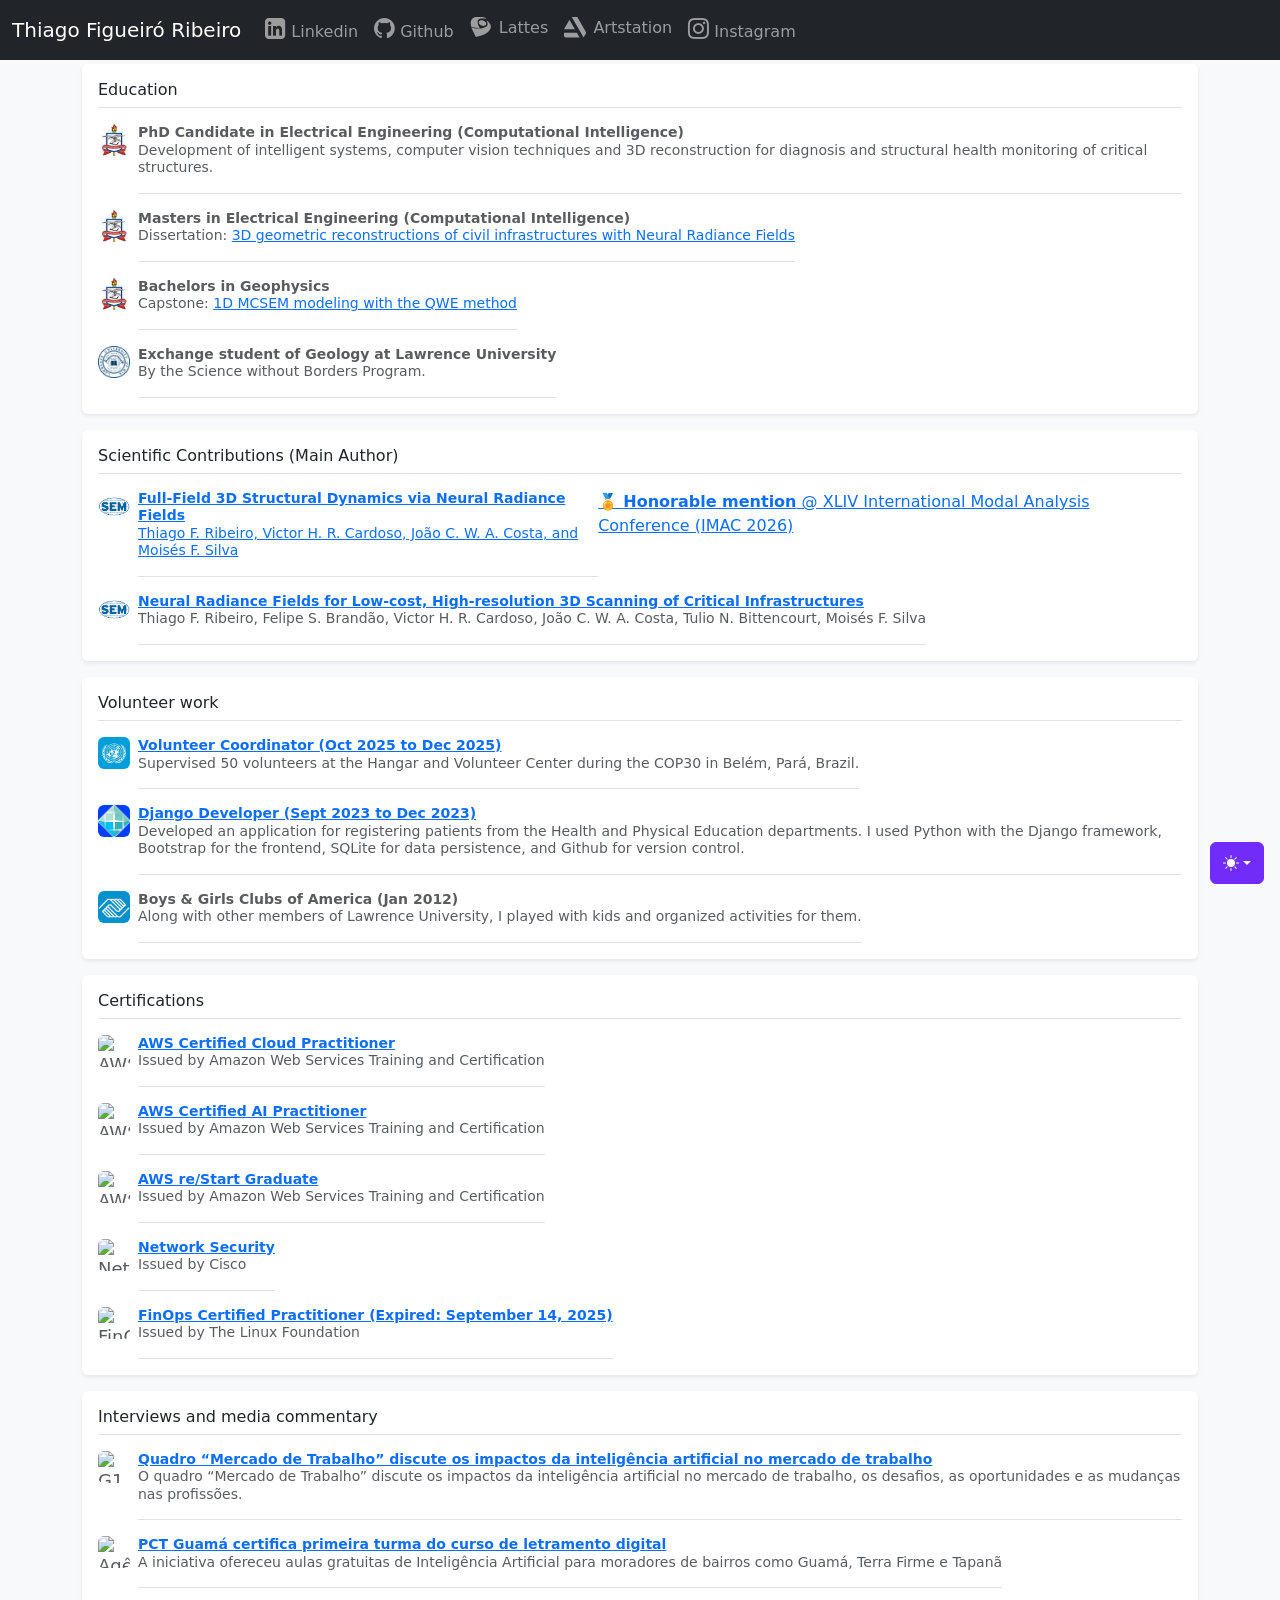
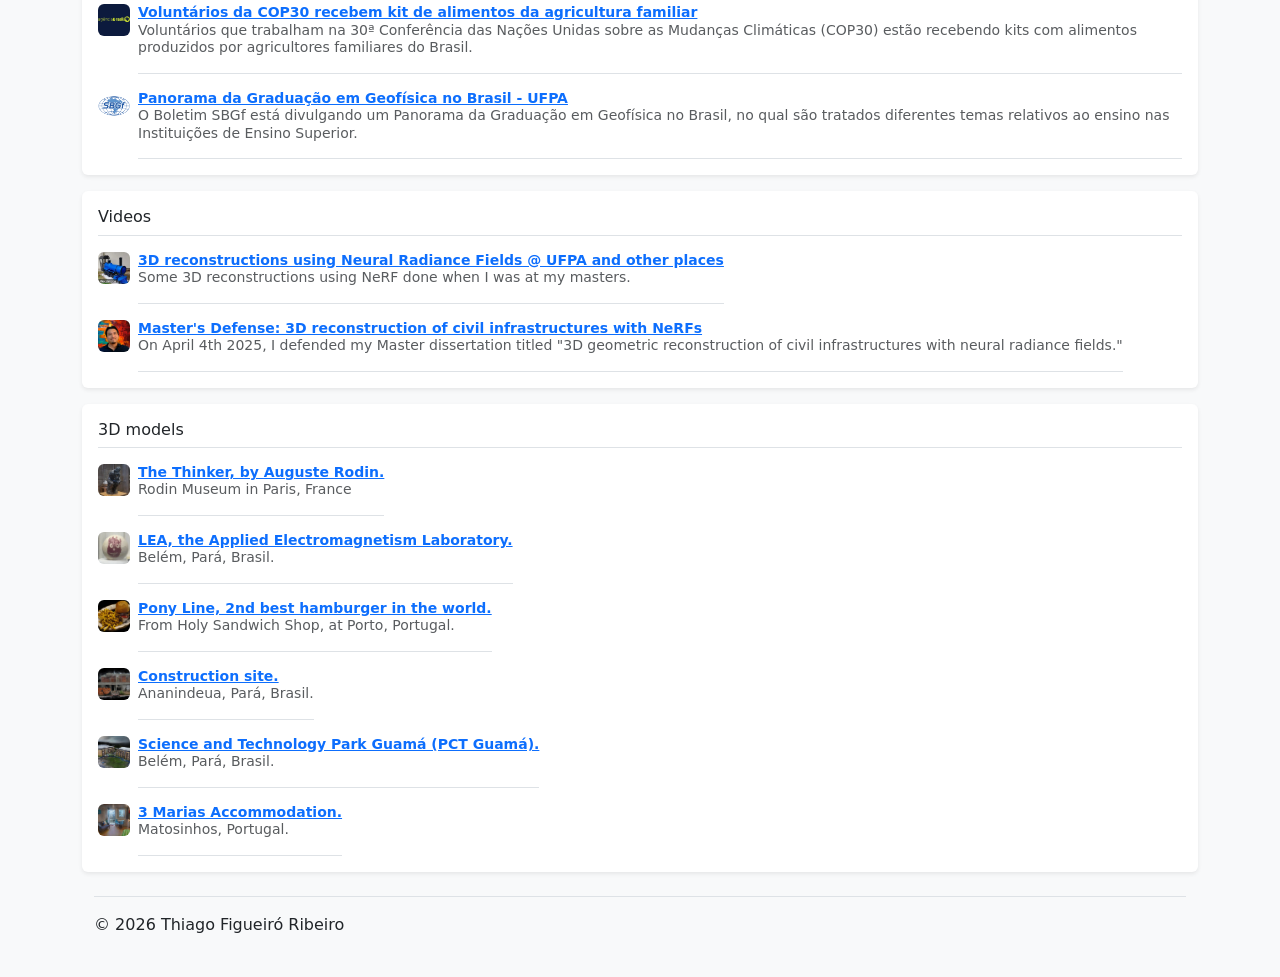
==== commit 91233b06: "Add hyperlink to conference paper in index.html" ====
--- a/index.html
+++ b/index.html
@@ -221,7 +221,7 @@
 <div class="d-flex text-body-secondary pt-3">
 <img alt="SEM conference logo" class="bd-placeholder-img flex-shrink-0 me-2 rounded" src="assets/logos/sem.png" style="width:32px;height:32px;"/>
 <p class="pb-3 mb-0 small lh-sm border-bottom">
-<strong class="d-block text-gray-dark">Full-Field 3D Structural Dynamics via Neural Radiance Fields</strong>
+<strong class="d-block text-gray-dark"><a href="https://doi.org/10.13052/rp-9788743814207A10" rel="noopener noreferrer" target="_blank">Full-Field 3D Structural Dynamics via Neural Radiance Fields</strong>
             Thiago F. Ribeiro, Victor H. R. Cardoso, João C. W. A. Costa, and Moisés F. Silva
             <p>🏅 <strong>Honorable mention</strong> @ XLIV International Modal Analysis Conference (IMAC 2026)</p>
 </p>
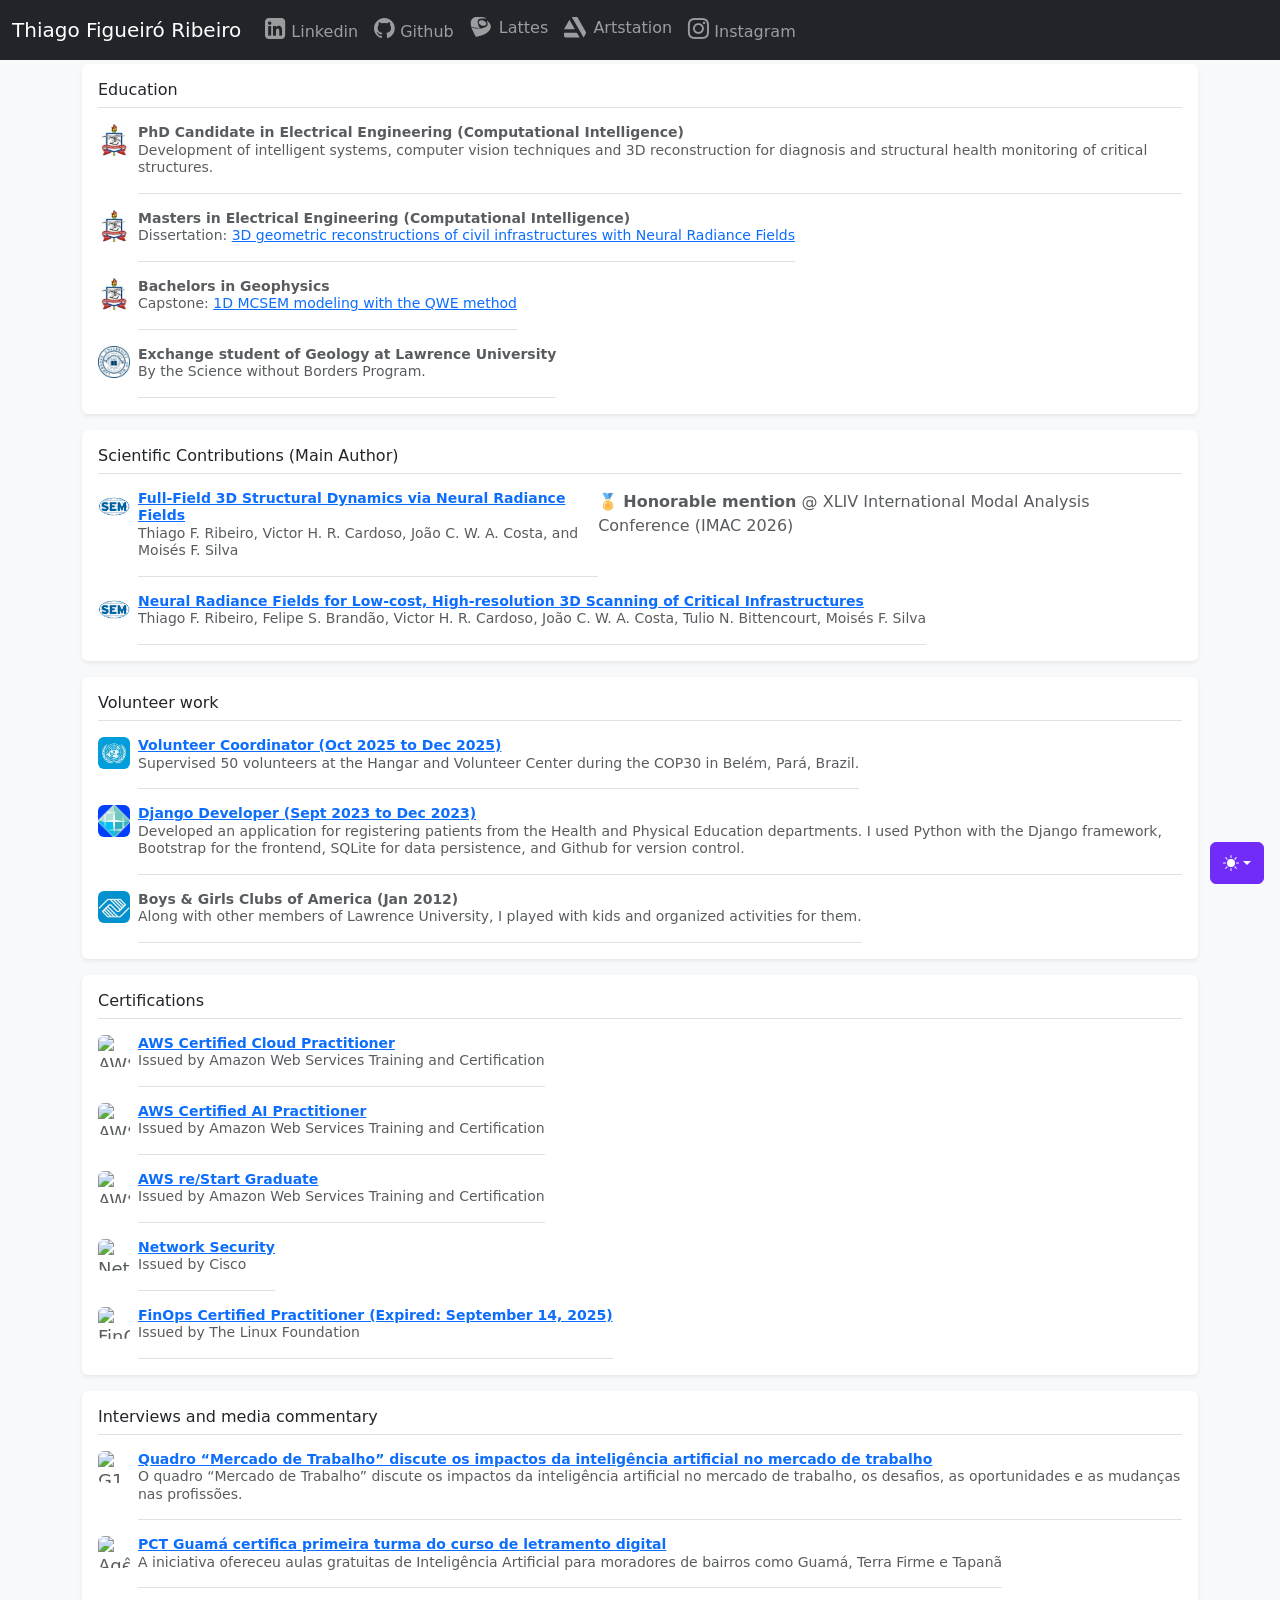
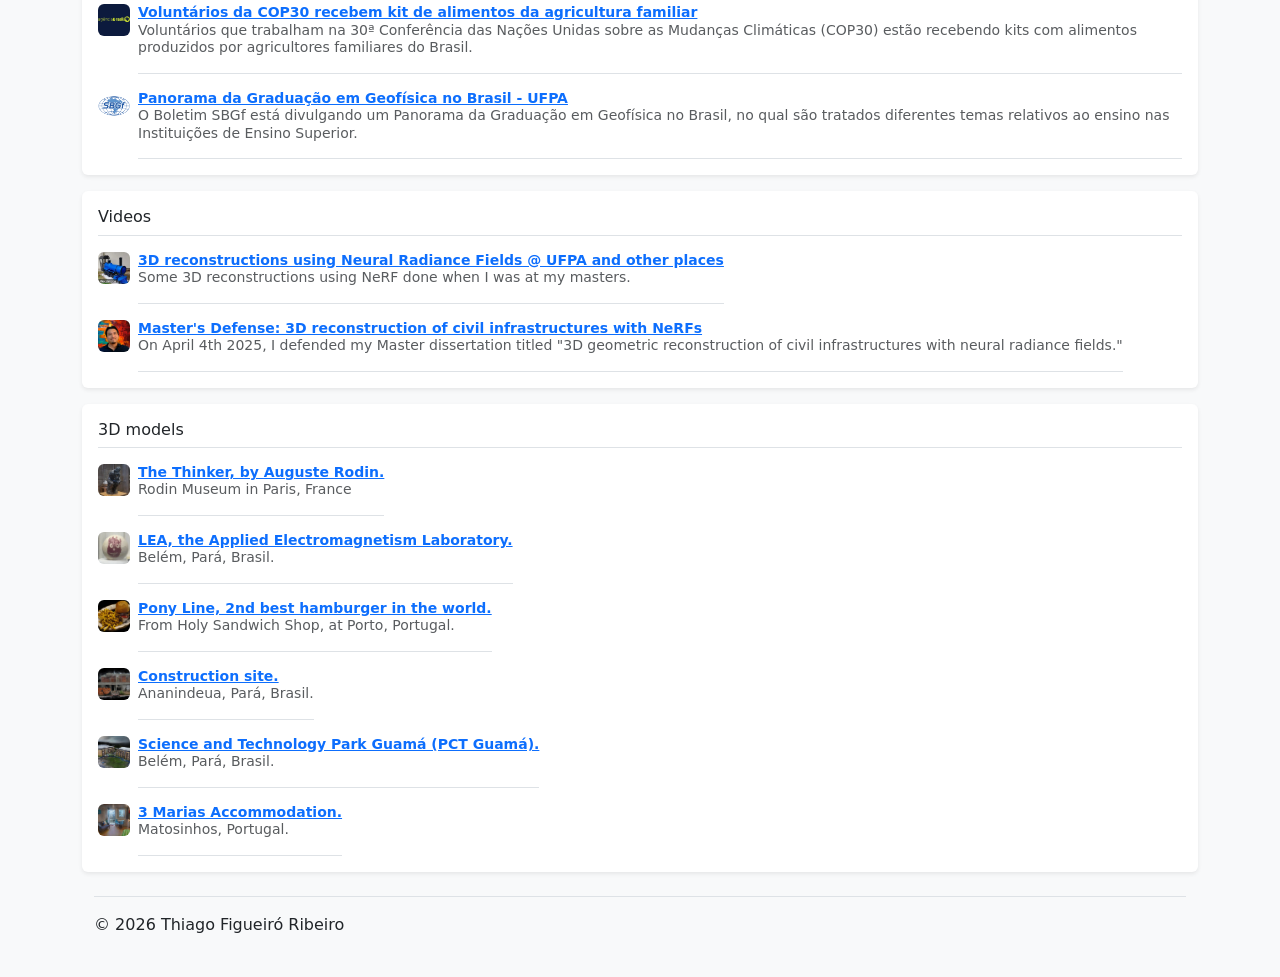
==== commit 30a32ee1: "Fix anchor tag in scientific contributions section" ====
--- a/index.html
+++ b/index.html
@@ -221,7 +221,7 @@
 <div class="d-flex text-body-secondary pt-3">
 <img alt="SEM conference logo" class="bd-placeholder-img flex-shrink-0 me-2 rounded" src="assets/logos/sem.png" style="width:32px;height:32px;"/>
 <p class="pb-3 mb-0 small lh-sm border-bottom">
-<strong class="d-block text-gray-dark"><a href="https://doi.org/10.13052/rp-9788743814207A10" rel="noopener noreferrer" target="_blank">Full-Field 3D Structural Dynamics via Neural Radiance Fields</strong>
+<strong class="d-block text-gray-dark"><a href="https://doi.org/10.13052/rp-9788743814207A10" rel="noopener noreferrer" target="_blank">Full-Field 3D Structural Dynamics via Neural Radiance Fields</a></strong>
             Thiago F. Ribeiro, Victor H. R. Cardoso, João C. W. A. Costa, and Moisés F. Silva
             <p>🏅 <strong>Honorable mention</strong> @ XLIV International Modal Analysis Conference (IMAC 2026)</p>
 </p>
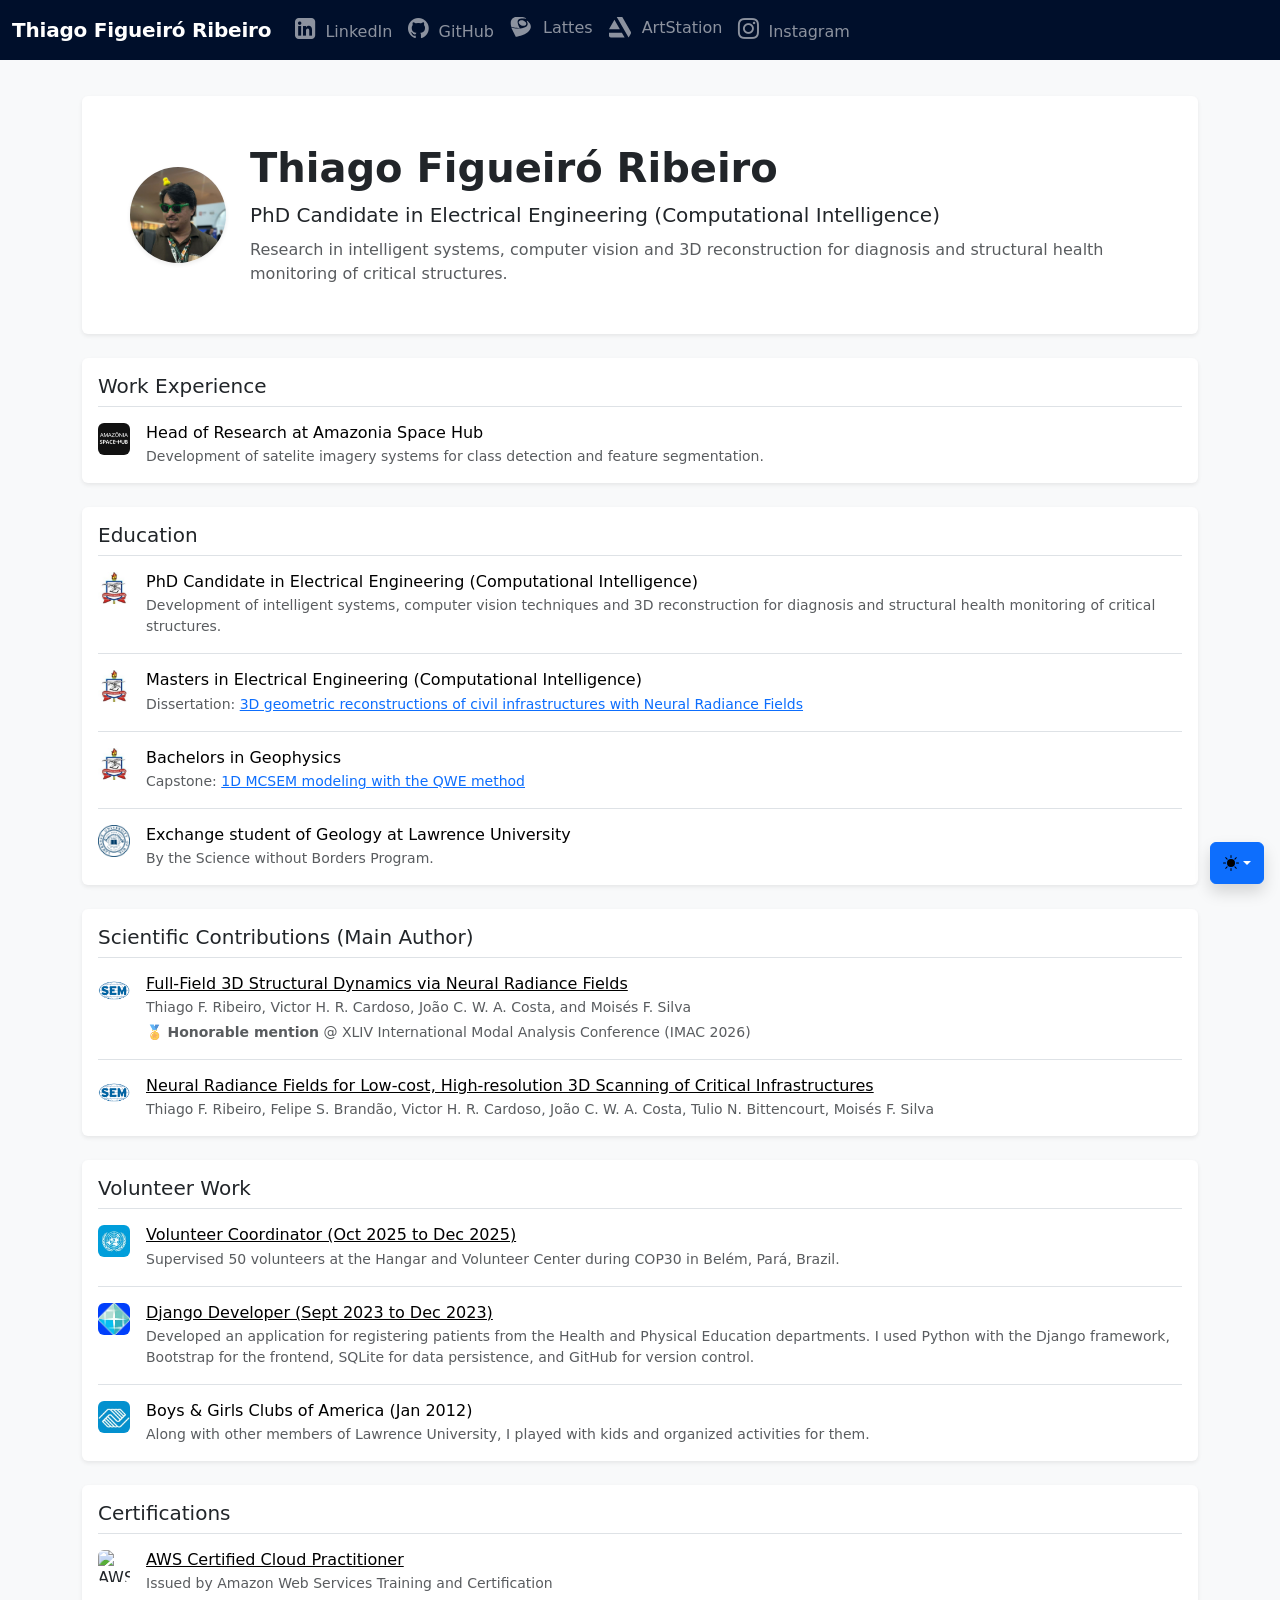
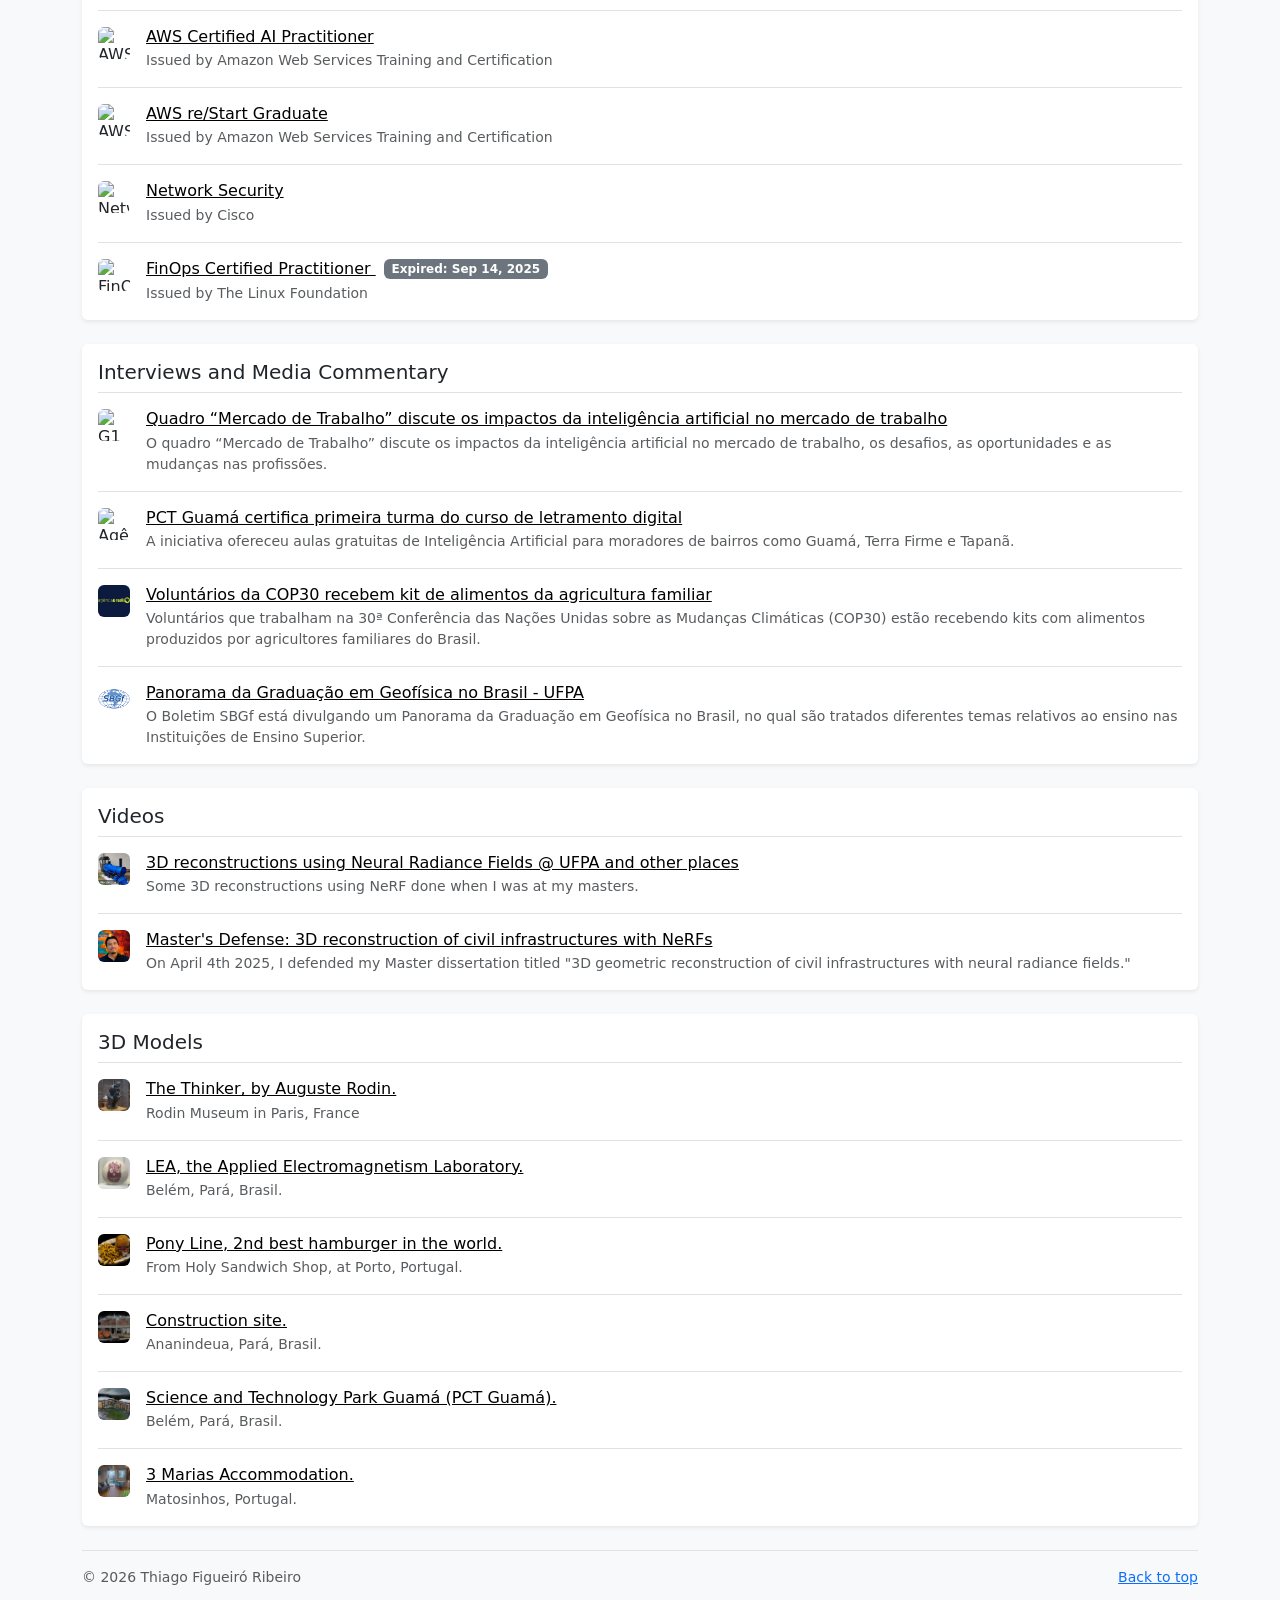
==== commit 88750cf1: "feat: refresh personal portfolio landing page modernize the homepage structure and visual styling im" ====
--- a/index.html
+++ b/index.html
@@ -1,428 +1,869 @@
 <!DOCTYPE html>
-
 <html data-bs-theme="auto" lang="en">
 <head>
-<meta charset="utf-8"/>
-<meta content="width=device-width, initial-scale=1" name="viewport"/>
-<meta content="Personal links and CV of Thiago Figueiró Ribeiro" name="description"/>
-<meta content="Thiago Figueiró Ribeiro" name="author"/>
-<meta content="Thiago Figueiró Ribeiro – Links" property="og:title"/>
-<meta content="PhD Candidate in Electrical Engineering" property="og:description"/>
-<meta content="website" property="og:type">
-<meta content="https://thiagofigueiroribeiro.github.io/" property="og:url">
-<meta content="https://thiagofigueiroribeiro.github.io/assets/logos/me.jpg" property="og:image"/>
-<meta content="500" property="og:image:width"/>
-<meta content="500" property="og:image:height"/>
-<meta content="Astro v5.13.2" name="generator"/>
-<title>Thiago Figueiró Ribeiro – Links</title>
-<link href="assets/logos/meHex.png" rel="icon" type="image/x-icon"/>
-<script src="./assets/js/color-modes.js"></script>
-<link href="./assets/dist/css/bootstrap.min.css" rel="stylesheet">
-<meta content="#712cf9" name="theme-color"/>
-<link href="offcanvas-navbar.css" rel="stylesheet"/>
-<link href="https://cdnjs.cloudflare.com/ajax/libs/font-awesome/4.7.0/css/font-awesome.min.css" rel="stylesheet"/>
-<link href="https://fonts.googleapis.com/icon?family=Material+Icons" rel="stylesheet"/>
-<style>
-      .bd-placeholder-img {
-        font-size: 1.125rem;
-        text-anchor: middle;
-        -webkit-user-select: none;
-        -moz-user-select: none;
-        user-select: none;
-      }
-      @media (min-width: 768px) {
-        .bd-placeholder-img-lg {
-          font-size: 3.5rem;
-        }
-      }
-      .b-example-divider {
-        width: 100%;
-        height: 3rem;
-        background-color: #0000001a;
-        border: solid rgba(0, 0, 0, 0.15);
-        border-width: 1px 0;
-        box-shadow:
-          inset 0 0.5em 1.5em #0000001a,
-          inset 0 0.125em 0.5em #00000026;
-      }
-      .b-example-vr {
-        flex-shrink: 0;
-        width: 1.5rem;
-        height: 100vh;
-      }
-      .bi {
-        vertical-align: -0.125em;
-        fill: currentColor;
-      }
-      .nav-scroller {
-        position: relative;
-        z-index: 2;
-        height: 2.75rem;
-        overflow-y: hidden;
-      }
-      .nav-scroller .nav {
-        display: flex;
-        flex-wrap: nowrap;
-        padding-bottom: 1rem;
-        margin-top: -1px;
-        overflow-x: auto;
-        text-align: center;
-        white-space: nowrap;
-        -webkit-overflow-scrolling: touch;
-      }
-      .btn-bd-primary {
-        --bd-violet-bg: #712cf9;
-        --bd-violet-rgb: 112.520718, 44.062154, 249.437846;
-        --bs-btn-font-weight: 600;
-        --bs-btn-color: var(--bs-white);
-        --bs-btn-bg: var(--bd-violet-bg);
-        --bs-btn-border-color: var(--bd-violet-bg);
-        --bs-btn-hover-color: var(--bs-white);
-        --bs-btn-hover-bg: #6528e0;
-        --bs-btn-hover-border-color: #6528e0;
-        --bs-btn-focus-shadow-rgb: var(--bd-violet-rgb);
-        --bs-btn-active-color: var(--bs-btn-hover-color);
-        --bs-btn-active-bg: #5a23c8;
-        --bs-btn-active-border-color: #5a23c8;
-      }
-      .bd-mode-toggle {
-        z-index: 1500;
-      }
-      .bd-mode-toggle .bi {
-        width: 1em;
-        height: 1em;
-      }
-      .bd-mode-toggle .dropdown-menu .active .bi {
-        display: block !important;
-      }
-    </style>
-</link></meta></meta></head>
-<body class="bg-body-tertiary">
-<svg aria-hidden="true" class="d-none" focusable="false" xmlns="http://www.w3.org/2000/svg">
-<symbol id="check2" viewbox="0 0 16 16">
-<path d="M13.854 3.646a.5.5 0 0 1 0 .708l-7 7a.5.5 0 0 1-.708 0l-3.5-3.5a.5.5 0 1 1 .708-.708L6.5 10.293l6.646-6.647a.5.5 0 0 1 .708 0z"></path>
-</symbol>
-<symbol id="circle-half" viewbox="0 0 16 16">
-<path d="M8 15A7 7 0 1 0 8 1v14zm0 1A8 8 0 1 1 8 0a8 8 0 0 1 0 16z"></path>
-</symbol>
-<symbol id="moon-stars-fill" viewbox="0 0 16 16">
-<path d="M6 .278a.768.768 0 0 1 .08.858 7.208 7.208 0 0 0-.878 3.46c0 4.021 3.278 7.277 7.318 7.277.527 0 1.04-.055 1.533-.16a.787.787 0 0 1 .81.316.733.733 0 0 1-.031.893A8.349 8.349 0 0 1 8.344 16C3.734 16 0 12.286 0 7.71 0 4.266 2.114 1.312 5.124.06A.752.752 0 0 1 6 .278z"></path>
-<path d="M10.794 3.148a.217.217 0 0 1 .412 0l.387 1.162c.173.518.579.924 1.097 1.097l1.162.387a.217.217 0 0 1 0 .412l-1.162.387a1.734 1.734 0 0 0-1.097 1.097l-.387 1.162a.217.217 0 0 1-.412 0l-.387-1.162A1.734 1.734 0 0 0 9.31 6.593l-1.162-.387a.217.217 0 0 1 0-.412l1.162-.387a1.734 1.734 0 0 0 1.097-1.097l.387-1.162zM13.863.099a.145.145 0 0 1 .274 0l.258.774c.115.346.386.617.732.732l.774.258a.145.145 0 0 1 0 .274l-.774.258a1.156 1.156 0 0 0-.732.732l-.258.774a.145.145 0 0 1-.274 0l-.258-.774a1.156 1.156 0 0 0-.732-.732l-.774-.258a.145.145 0 0 1 0-.274l.774-.258c.346-.115.617-.386.732-.732L13.863.1z"></path>
-</symbol>
-<symbol id="sun-fill" viewbox="0 0 16 16">
-<path d="M8 12a4 4 0 1 0 0-8 4 4 0 0 0 0 8zM8 0a.5.5 0 0 1 .5.5v2a.5.5 0 0 1-1 0v-2A.5.5 0 0 1 8 0zm0 13a.5.5 0 0 1 .5.5v2a.5.5 0 0 1-1 0v-2A.5.5 0 0 1 8 13zm8-5a.5.5 0 0 1-.5.5h-2a.5.5 0 0 1 0-1h2a.5.5 0 0 1 .5.5zM3 8a.5.5 0 0 1-.5.5h-2a.5.5 0 0 1 0-1h2A.5.5 0 0 1 3 8zm10.657-5.657a.5.5 0 0 1 0 .707l-1.414 1.415a.5.5 0 1 1-.707-.708l1.414-1.414a.5.5 0 0 1 .707 0zm-9.193 9.193a.5.5 0 0 1 0 .707L3.05 13.657a.5.5 0 0 1-.707-.707l1.414-1.414a.5.5 0 0 1 .707 0zm9.193 2.121a.5.5 0 0 1-.707 0l-1.414-1.414a.5.5 0 0 1 .707-.707l1.414 1.414a.5.5 0 0 1 0 .707zM4.464 4.465a.5.5 0 0 1-.707 0L2.343 3.05a.5.5 0 1 1 .707-.707l1.414 1.414a.5.5 0 0 1 0 .708z"></path>
-</symbol>
-</svg>
-<div class="dropdown position-fixed bottom-0 end-0 mb-3 me-3 bd-mode-toggle">
-<button aria-expanded="false" aria-label="Toggle theme (auto)" class="btn btn-bd-primary py-2 dropdown-toggle d-flex align-items-center" data-bs-toggle="dropdown" id="bd-theme" type="button">
-<svg aria-hidden="true" class="bi my-1 theme-icon-active" focusable="false">
-<use href="#circle-half"></use>
-</svg>
-<span class="visually-hidden" id="bd-theme-text">Toggle theme</span>
-</button>
-<ul aria-labelledby="bd-theme-text" class="dropdown-menu dropdown-menu-end shadow">
-<li>
-<button aria-pressed="false" class="dropdown-item d-flex align-items-center" data-bs-theme-value="light" type="button">
-<svg aria-hidden="true" class="bi me-2 opacity-50" focusable="false">
-<use href="#sun-fill"></use>
-</svg>
-            Light
-            <svg aria-hidden="true" class="bi ms-auto d-none" focusable="false">
-<use href="#check2"></use>
-</svg>
-</button>
-</li>
-<li>
-<button aria-pressed="false" class="dropdown-item d-flex align-items-center" data-bs-theme-value="dark" type="button">
-<svg aria-hidden="true" class="bi me-2 opacity-50" focusable="false">
-<use href="#moon-stars-fill"></use>
-</svg>
-            Dark
-            <svg aria-hidden="true" class="bi ms-auto d-none" focusable="false">
-<use href="#check2"></use>
-</svg>
-</button>
-</li>
-<li>
-<button aria-pressed="true" class="dropdown-item d-flex align-items-center active" data-bs-theme-value="auto" type="button">
-<svg aria-hidden="true" class="bi me-2 opacity-50" focusable="false">
-<use href="#circle-half"></use>
-</svg>
-            Auto
-            <svg aria-hidden="true" class="bi ms-auto d-none" focusable="false">
-<use href="#check2"></use>
-</svg>
-</button>
-</li>
-</ul>
-</div>
-<nav aria-label="Main navigation" class="navbar navbar-expand-lg fixed-top navbar-dark bg-dark">
-<div class="container-fluid">
-<a class="navbar-brand" href="#">Thiago Figueiró Ribeiro</a>
-<button aria-expanded="false" aria-label="Toggle navigation" class="navbar-toggler p-0 border-0" id="navbarSideCollapse" type="button">
-<span class="navbar-toggler-icon"></span>
-</button>
-<div class="navbar-collapse offcanvas-collapse" id="navbarsExampleDefault">
-<ul class="navbar-nav me-auto mb-2 mb-lg-0">
-<li class="nav-item">
-<a aria-label="LinkedIn profile" class="nav-link" href="https://www.linkedin.com/in/thiagofigueiroribeiro/" rel="noopener noreferrer" target="_blank"> <i aria-hidden="true" class="fa fa-linkedin-square" style="font-size:24px"></i> Linkedin</a>
-</li>
-<li class="nav-item"><a aria-label="GitHub profile" class="nav-link" href="https://www.github.com/ThiagoFigueiroRibeiro" rel="noopener noreferrer" target="_blank"><i aria-hidden="true" class="fa fa-github" style="font-size:24px"></i> Github</a></li>
-<li class="nav-item">
-<a aria-label="Lattes platform" class="nav-link" href="http://lattes.cnpq.br/6662252151172358" rel="noopener noreferrer" target="_blank"><svg aria-hidden="true" fill="#9B9D9E" focusable="false" height="24" style="opacity:1;" viewbox="0 50 500 512" width="24" xmlns="http://www.w3.org/2000/svg"><path d="M97.872 434.733c-46.338-94.949-73.906-152.29-73.906-153.713c0-2.322 2.831-2 30.672 3.46c48.965 9.614 75.126 12.326 118.735 12.342c57.697.016 104.68-9.122 141.185-27.484c19.311-9.715 30.925-18.327 40.437-29.993c11.716-14.378 15.48-24.28 15.615-40.947c.118-15.852-2.018-24.211-11.19-43.608c-3.63-7.665-6.817-16.463-7.122-19.55c-.475-4.968-.068-5.68 3.595-6.104c8.003-.948 47.507 37.403 62.055 60.241c25.076 39.386 27.111 81.993 5.884 123.195c-13.04 25.314-27.45 42.828-51.577 62.734c-40.099 33.062-86.708 56.086-151.069 74.635c-34.57 9.97-90.471 22.059-101.984 22.059c-2.44 0-7.02-8.003-21.296-37.283l-.034.015zm12.904-153.121c-45.016-5.832-82.79-10.903-83.96-11.275c-2-.644-9.155-24.516-13.191-43.947c-1.017-4.917-2.51-17.939-3.323-28.958c-3.63-49.17 7.069-83.166 35.74-113.735C94.583 31.985 198.516 25.694 315.777 67.37c20.582 7.325 28.755 12.411 24.975 15.581c-2.797 2.34-21.753 2.306-54.510-.102c-51.204-3.764-90.183 3.357-110.274 20.176c-30.588 25.602-25.924 81.724 13.53 162.682c4.273 8.766 8.58 17.345 9.563 19.09c2.29 4.019.628 7.75-3.357 7.563c-1.697-.081-39.915-4.912-84.929-10.746zm151.016-44.047c-35.928-6.46-68.227-28.74-78.654-54.222c-5.002-12.241-4.765-28.213.576-37.774c4.832-8.648 17.310-18.650 28.484-22.839c18.600-6.968 51.170-4.188 74.907 6.410c22.533 10.055 42.507 27.738 49.932 44.184c9.530 21.109 1.593 44.660-18.820 55.901c-13.531 7.443-39.827 11.326-56.443 8.341z"></path></svg> Lattes</a>
-</li>
-<li class="nav-item">
-<a aria-label="ArtStation profile" class="nav-link" href="https://www.artstation.com/thiagofigueiro" rel="noopener noreferrer" target="_blank"><svg aria-hidden="true" fill="#9B9D9E" focusable="false" height="24" style="opacity:1;" viewbox="2 2 24 24" width="24" xmlns="http://www.w3.org/2000/svg"><path d="m0 17.723l2.027 3.505h.001a2.42 2.42 0 0 0 2.164 1.333h13.457l-2.792-4.838zm24 .025c0-.484-.143-.935-.388-1.314L15.728 2.728a2.42 2.42 0 0 0-2.142-1.289H9.419L21.598 22.54l1.92-3.325c.378-.637.482-.919.482-1.467m-11.129-3.462L7.428 4.858l-5.444 9.428z"></path></svg> Artstation</a>
-</li>
-<li class="nav-item">
-<a aria-label="Instagram profile" class="nav-link" href="https://www.instagram.com/thiagofigueiroribeiro/" rel="noopener noreferrer" target="_blank"><i aria-hidden="true" class="fa fa-instagram" style="font-size:24px"></i> Instagram</a>
-</li>
-</ul>
-</div>
-</div>
-</nav>
-<main class="container" id="maincontent">
-<div aria-hidden="true" class="d-flex align-items-center p-3 my-3 text-white bg-purple rounded shadow-sm" role="banner">
-</div>
-<div aria-labelledby="education-heading" class="my-3 p-3 bg-body rounded shadow-sm" role="region">
-<h6 class="border-bottom pb-2 mb-0" id="education-heading">Education</h6>
-<div class="d-flex text-body-secondary pt-3">
-<img alt="UFPA logo" class="bd-placeholder-img flex-shrink-0 me-2 rounded" src="assets/logos/ufpa.jpg" style="width:32px;height:32px;"/>
-<p class="pb-3 mb-0 small lh-sm border-bottom">
-<strong class="d-block text-gray-dark">PhD Candidate in Electrical Engineering (Computational Intelligence)</strong>
-Development of intelligent systems, computer vision techniques and 3D reconstruction for diagnosis and structural health monitoring of critical structures.
+  <meta charset="utf-8" />
+  <meta name="viewport" content="width=device-width, initial-scale=1" />
+  <meta name="description" content="Personal links and CV of Thiago Figueiró Ribeiro" />
+  <meta name="author" content="Thiago Figueiró Ribeiro" />
+  <meta name="generator" content="Astro v5.13.2" />
+  <meta name="theme-color" content="#712cf9" />
+  <meta name="color-scheme" content="light dark" />
+
+  <title>Thiago Figueiró Ribeiro – Links</title>
+  <link rel="canonical" href="https://thiagofigueiroribeiro.github.io/" />
+
+  <meta property="og:title" content="Thiago Figueiró Ribeiro – Links" />
+  <meta property="og:description" content="PhD Candidate in Electrical Engineering" />
+  <meta property="og:type" content="website" />
+  <meta property="og:url" content="https://thiagofigueiroribeiro.github.io/" />
+  <meta property="og:image" content="https://thiagofigueiroribeiro.github.io/assets/logos/me.jpg" />
+  <meta property="og:image:width" content="500" />
+  <meta property="og:image:height" content="500" />
+
+  <link rel="icon" href="assets/logos/meHex.png" type="image/png" />
+  <link href="./assets/dist/css/bootstrap.min.css" rel="stylesheet" />
+  <link href="offcanvas-navbar.css" rel="stylesheet" />
+  <link href="https://cdnjs.cloudflare.com/ajax/libs/font-awesome/4.7.0/css/font-awesome.min.css" rel="stylesheet" />
+
+  <script src="./assets/js/color-modes.js" defer></script>
+
+  <style>
+    html {
+      scroll-behavior: smooth;
+    }
+
+    body {
+      scroll-padding-top: 5rem;
+    }
+
+    .thumb-32 {
+      width: 32px;
+      height: 32px;
+      object-fit: cover;
+      flex-shrink: 0;
+    }
+
+    .hero-avatar {
+      width: 96px;
+      height: 96px;
+      object-fit: cover;
+    }
+
+    .section-anchor {
+      scroll-margin-top: 5.5rem;
+    }
+
+    .entry + .entry {
+      border-top: 1px solid var(--bs-border-color);
+    }
+
+    .entry {
+      padding-top: 1rem;
+      padding-bottom: 1rem;
+    }
+
+    .entry:last-child {
+      padding-bottom: 0;
+    }
+
+    .theme-switcher {
+      z-index: 1500;
+    }
+
+    .link-underline-hover:hover {
+      text-decoration: underline;
+      text-underline-offset: 0.15em;
+    }
+
+    .navbar-brand {
+      letter-spacing: -0.01em;
+    }
+  </style>
+</head>
+
+<body class="bg-body-tertiary pt-5">
+  <a class="visually-hidden-focusable position-absolute top-0 start-0 m-2 p-2 bg-body border rounded" href="#maincontent">
+    Skip to main content
+  </a>
+
+  <!-- Icon symbols for theme toggle -->
+  <svg aria-hidden="true" class="d-none" focusable="false" xmlns="http://www.w3.org/2000/svg">
+    <symbol id="check2" viewBox="0 0 16 16">
+      <path d="M13.854 3.646a.5.5 0 0 1 0 .708l-7 7a.5.5 0 0 1-.708 0l-3.5-3.5a.5.5 0 1 1 .708-.708L6.5 10.293l6.646-6.647a.5.5 0 0 1 .708 0z"></path>
+    </symbol>
+    <symbol id="circle-half" viewBox="0 0 16 16">
+      <path d="M8 15A7 7 0 1 0 8 1v14zm0 1A8 8 0 1 1 8 0a8 8 0 0 1 0 16z"></path>
+    </symbol>
+    <symbol id="moon-stars-fill" viewBox="0 0 16 16">
+      <path d="M6 .278a.768.768 0 0 1 .08.858 7.208 7.208 0 0 0-.878 3.46c0 4.021 3.278 7.277 7.318 7.277.527 0 1.04-.055 1.533-.16a.787.787 0 0 1 .81.316.733.733 0 0 1-.031.893A8.349 8.349 0 0 1 8.344 16C3.734 16 0 12.286 0 7.71 0 4.266 2.114 1.312 5.124.06A.752.752 0 0 1 6 .278z"></path>
+      <path d="M10.794 3.148a.217.217 0 0 1 .412 0l.387 1.162c.173.518.579.924 1.097 1.097l1.162.387a.217.217 0 0 1 0 .412l-1.162.387a1.734 1.734 0 0 0-1.097 1.097l-.387 1.162a.217.217 0 0 1-.412 0l-.387-1.162A1.734 1.734 0 0 0 9.31 6.593l-1.162-.387a.217.217 0 0 1 0-.412l1.162-.387a1.734 1.734 0 0 0 1.097-1.097l.387-1.162zM13.863.099a.145.145 0 0 1 .274 0l.258.774c.115.346.386.617.732.732l.774.258a.145.145 0 0 1 0 .274l-.774.258a1.156 1.156 0 0 0-.732.732l-.258.774a.145.145 0 0 1-.274 0l-.258-.774a1.156 1.156 0 0 0-.732-.732l-.774-.258a.145.145 0 0 1 0-.274l.774-.258c.346-.115.617-.386.732-.732L13.863.1z"></path>
+    </symbol>
+    <symbol id="sun-fill" viewBox="0 0 16 16">
+      <path d="M8 12a4 4 0 1 0 0-8 4 4 0 0 0 0 8zM8 0a.5.5 0 0 1 .5.5v2a.5.5 0 0 1-1 0v-2A.5.5 0 0 1 8 0zm0 13a.5.5 0 0 1 .5.5v2a.5.5 0 0 1-1 0v-2A.5.5 0 0 1 8 13zm8-5a.5.5 0 0 1-.5.5h-2a.5.5 0 0 1 0-1h2a.5.5 0 0 1 .5.5zM3 8a.5.5 0 0 1-.5.5h-2a.5.5 0 0 1 0-1h2A.5.5 0 0 1 3 8zm10.657-5.657a.5.5 0 0 1 0 .707l-1.414 1.415a.5.5 0 1 1-.707-.708l1.414-1.414a.5.5 0 0 1 .707 0zm-9.193 9.193a.5.5 0 0 1 0 .707L3.05 13.657a.5.5 0 0 1-.707-.707l1.414-1.414a.5.5 0 0 1 .707 0zm9.193 2.121a.5.5 0 0 1-.707 0l-1.414-1.414a.5.5 0 0 1 .707-.707l1.414 1.414a.5.5 0 0 1 0 .707zM4.464 4.465a.5.5 0 0 1-.707 0L2.343 3.05a.5.5 0 1 1 .707-.707l1.414 1.414a.5.5 0 0 1 0 .708z"></path>
+    </symbol>
+  </svg>
+
+  <!-- Theme toggle -->
+  <div class="dropdown position-fixed bottom-0 end-0 mb-3 me-3 theme-switcher">
+    <button
+      class="btn btn-primary py-2 dropdown-toggle d-flex align-items-center shadow"
+      id="bd-theme"
+      type="button"
+      aria-expanded="false"
+      aria-label="Toggle theme (auto)"
+      data-bs-toggle="dropdown"
+    >
+      <svg aria-hidden="true" class="bi my-1 theme-icon-active" focusable="false" width="1em" height="1em">
+        <use href="#circle-half"></use>
+      </svg>
+      <span class="visually-hidden" id="bd-theme-text">Toggle theme</span>
+    </button>
+
+    <ul class="dropdown-menu dropdown-menu-end shadow" aria-labelledby="bd-theme-text">
+      <li>
+        <button class="dropdown-item d-flex align-items-center" type="button" data-bs-theme-value="light" aria-pressed="false">
+          <svg aria-hidden="true" class="bi me-2 opacity-50" focusable="false" width="1em" height="1em">
+            <use href="#sun-fill"></use>
+          </svg>
+          Light
+          <svg aria-hidden="true" class="bi ms-auto d-none" focusable="false" width="1em" height="1em">
+            <use href="#check2"></use>
+          </svg>
+        </button>
+      </li>
+      <li>
+        <button class="dropdown-item d-flex align-items-center" type="button" data-bs-theme-value="dark" aria-pressed="false">
+          <svg aria-hidden="true" class="bi me-2 opacity-50" focusable="false" width="1em" height="1em">
+            <use href="#moon-stars-fill"></use>
+          </svg>
+          Dark
+          <svg aria-hidden="true" class="bi ms-auto d-none" focusable="false" width="1em" height="1em">
+            <use href="#check2"></use>
+          </svg>
+        </button>
+      </li>
+      <li>
+        <button class="dropdown-item d-flex align-items-center active" type="button" data-bs-theme-value="auto" aria-pressed="true">
+          <svg aria-hidden="true" class="bi me-2 opacity-50" focusable="false" width="1em" height="1em">
+            <use href="#circle-half"></use>
+          </svg>
+          Auto
+          <svg aria-hidden="true" class="bi ms-auto d-none" focusable="false" width="1em" height="1em">
+            <use href="#check2"></use>
+          </svg>
+        </button>
+      </li>
+    </ul>
+  </div>
+
+  <header>
+<nav class="navbar navbar-expand-lg fixed-top navbar-dark custom-navbar" aria-label="Main navigation">
+      <div class="container-fluid">
+        <a class="navbar-brand fw-semibold" href="#maincontent">Thiago Figueiró Ribeiro</a>
+
+        <button
+          class="navbar-toggler p-0 border-0"
+          type="button"
+          id="navbarSideCollapse"
+          aria-controls="navbarsExampleDefault"
+          aria-expanded="false"
+          aria-label="Toggle navigation"
+        >
+          <span class="navbar-toggler-icon"></span>
+        </button>
+
+        <div class="navbar-collapse offcanvas-collapse" id="navbarsExampleDefault">
+
+
+          <ul class="navbar-nav mb-2 mb-lg-0">
+            <li class="nav-item">
+              <a class="nav-link" href="https://www.linkedin.com/in/thiagofigueiroribeiro/" target="_blank" rel="noopener noreferrer" aria-label="LinkedIn profile">
+                <i class="fa fa-linkedin-square" aria-hidden="true" style="font-size:24px"></i>
+                <span class="ms-1">LinkedIn</span>
+              </a>
+            </li>
+            <li class="nav-item">
+              <a class="nav-link" href="https://www.github.com/ThiagoFigueiroRibeiro" target="_blank" rel="noopener noreferrer" aria-label="GitHub profile">
+                <i class="fa fa-github" aria-hidden="true" style="font-size:24px"></i>
+                <span class="ms-1">GitHub</span>
+              </a>
+            </li>
+            <li class="nav-item">
+              <a class="nav-link" href="http://lattes.cnpq.br/6662252151172358" target="_blank" rel="noopener noreferrer" aria-label="Lattes platform">
+                <svg aria-hidden="true" focusable="false" width="24" height="24" viewBox="0 50 500 512" xmlns="http://www.w3.org/2000/svg">
+                  <path fill="currentColor" d="M97.872 434.733c-46.338-94.949-73.906-152.29-73.906-153.713c0-2.322 2.831-2 30.672 3.46c48.965 9.614 75.126 12.326 118.735 12.342c57.697.016 104.68-9.122 141.185-27.484c19.311-9.715 30.925-18.327 40.437-29.993c11.716-14.378 15.48-24.28 15.615-40.947c.118-15.852-2.018-24.211-11.19-43.608c-3.63-7.665-6.817-16.463-7.122-19.55c-.475-4.968-.068-5.68 3.595-6.104c8.003-.948 47.507 37.403 62.055 60.241c25.076 39.386 27.111 81.993 5.884 123.195c-13.04 25.314-27.45 42.828-51.577 62.734c-40.099 33.062-86.708 56.086-151.069 74.635c-34.57 9.97-90.471 22.059-101.984 22.059c-2.44 0-7.02-8.003-21.296-37.283l-.034.015zm12.904-153.121c-45.016-5.832-82.79-10.903-83.96-11.275c-2-.644-9.155-24.516-13.191-43.947c-1.017-4.917-2.51-17.939-3.323-28.958c-3.63-49.17 7.069-83.166 35.74-113.735C94.583 31.985 198.516 25.694 315.777 67.37c20.582 7.325 28.755 12.411 24.975 15.581c-2.797 2.34-21.753 2.306-54.510-.102c-51.204-3.764-90.183 3.357-110.274 20.176c-30.588 25.602-25.924 81.724 13.53 162.682c4.273 8.766 8.58 17.345 9.563 19.09c2.29 4.019.628 7.75-3.357 7.563c-1.697-.081-39.915-4.912-84.929-10.746zm151.016-44.047c-35.928-6.46-68.227-28.74-78.654-54.222c-5.002-12.241-4.765-28.213.576-37.774c4.832-8.648 17.310-18.650 28.484-22.839c18.600-6.968 51.170-4.188 74.907 6.410c22.533 10.055 42.507 27.738 49.932 44.184c9.530 21.109 1.593 44.660-18.820 55.901c-13.531 7.443-39.827 11.326-56.443 8.341z"></path>
+                </svg>
+                <span class="ms-1">Lattes</span>
+              </a>
+            </li>
+            <li class="nav-item">
+              <a class="nav-link" href="https://www.artstation.com/thiagofigueiro" target="_blank" rel="noopener noreferrer" aria-label="ArtStation profile">
+                <svg aria-hidden="true" focusable="false" width="24" height="24" viewBox="2 2 24 24" xmlns="http://www.w3.org/2000/svg">
+                  <path fill="currentColor" d="m0 17.723l2.027 3.505h.001a2.42 2.42 0 0 0 2.164 1.333h13.457l-2.792-4.838zm24 .025c0-.484-.143-.935-.388-1.314L15.728 2.728a2.42 2.42 0 0 0-2.142-1.289H9.419L21.598 22.54l1.92-3.325c.378-.637.482-.919.482-1.467m-11.129-3.462L7.428 4.858l-5.444 9.428z"></path>
+                </svg>
+                <span class="ms-1">ArtStation</span>
+              </a>
+            </li>
+            <li class="nav-item">
+              <a class="nav-link" href="https://www.instagram.com/thiagofigueiroribeiro/" target="_blank" rel="noopener noreferrer" aria-label="Instagram profile">
+                <i class="fa fa-instagram" aria-hidden="true" style="font-size:24px"></i>
+                <span class="ms-1">Instagram</span>
+              </a>
+            </li>
+          </ul>
+        </div>
+      </div>
+    </nav>
+  </header>
+
+  <main class="container py-4" id="maincontent">
+    <!-- Hero -->
+    <section class="my-4 p-4 p-md-5 bg-body rounded shadow-sm section-anchor" aria-labelledby="intro-heading">
+      <div class="row align-items-center g-4">
+        <div class="col-auto">
+          <img
+            src="assets/logos/me.jpg"
+            alt="Portrait of Thiago Figueiró Ribeiro"
+            class="hero-avatar rounded-circle shadow-sm"
+            loading="eager"
+            decoding="async"
+            width="96"
+            height="96"
+          />
+        </div>
+
+        <div class="col">
+          <h1 id="intro-heading" class="display-6 fw-semibold mb-2">Thiago Figueiró Ribeiro</h1>
+          <p class="lead mb-2">PhD Candidate in Electrical Engineering (Computational Intelligence)</p>
+          <p class="text-body-secondary mb-0">
+            Research in intelligent systems, computer vision and 3D reconstruction for diagnosis and structural health monitoring of critical structures.
           </p>
-</div>
-<div class="d-flex text-body-secondary pt-3">
-<img alt="UFPA logo" class="bd-placeholder-img flex-shrink-0 me-2 rounded" src="assets/logos/ufpa.jpg" style="width:32px;height:32px;"/>
-<p class="pb-3 mb-0 small lh-sm border-bottom">
-<strong class="d-block text-gray-dark">Masters in Electrical Engineering (Computational Intelligence)</strong>
-            Dissertation: 
-            <a href="https://drive.google.com/file/d/1pE7FBwZBpFB_n83XxgpXF8Szbb0ei4sJ/view" rel="noopener noreferrer" target="_blank">3D geometric reconstructions of civil infrastructures with Neural Radiance Fields</a>
-</p>
-</div>
-<div class="d-flex text-body-secondary pt-3">
-<img alt="UFPA logo" class="bd-placeholder-img flex-shrink-0 me-2 rounded" src="assets/logos/ufpa.jpg" style="width:32px;height:32px;"/>
-<p class="pb-3 mb-0 small lh-sm border-bottom">
-<strong class="d-block text-gray-dark">Bachelors in Geophysics</strong>
-            Capstone: <a href="https://github.com/ThiagoFigueiroRibeiro/MyPDFs/blob/main/Bachelor%27s_Capstone_Thiago.pdf" rel="noopener noreferrer" target="_blank">1D MCSEM modeling with the QWE method</a>
-</p>
-</div>
-<div class="d-flex text-body-secondary pt-3">
-<img alt="Lawrence University logo" class="bd-placeholder-img flex-shrink-0 me-2 rounded" src="assets/logos/lawrence.jpg" style="width:32px;height:32px;"/>
-<p class="pb-3 mb-0 small lh-sm border-bottom">
-<strong class="d-block text-gray-dark">Exchange student of Geology at Lawrence University</strong>
-             By the Science without Borders Program.
-          </p>
-</div>
-</div>
-<div aria-labelledby="science-heading" class="my-3 p-3 bg-body rounded shadow-sm" role="region">
-<h6 class="border-bottom pb-2 mb-0" id="science-heading">Scientific Contributions (Main Author)</h6>
-<div class="d-flex text-body-secondary pt-3">
-<img alt="SEM conference logo" class="bd-placeholder-img flex-shrink-0 me-2 rounded" src="assets/logos/sem.png" style="width:32px;height:32px;"/>
-<p class="pb-3 mb-0 small lh-sm border-bottom">
-<strong class="d-block text-gray-dark"><a href="https://doi.org/10.13052/rp-9788743814207A10" rel="noopener noreferrer" target="_blank">Full-Field 3D Structural Dynamics via Neural Radiance Fields</a></strong>
-            Thiago F. Ribeiro, Victor H. R. Cardoso, João C. W. A. Costa, and Moisés F. Silva
-            <p>🏅 <strong>Honorable mention</strong> @ XLIV International Modal Analysis Conference (IMAC 2026)</p>
-</p>
-</div>
-<div class="d-flex text-body-secondary pt-3">
-<img alt="SEM conference logo" class="bd-placeholder-img flex-shrink-0 me-2 rounded" src="assets/logos/sem.png" style="width:32px;height:32px;"/>
-<p class="pb-3 mb-0 small lh-sm border-bottom">
-<strong class="d-block text-gray-dark"><a href="https://doi.org/10.13052/97887-438-0151-1_9" rel="noopener noreferrer" target="_blank">Neural Radiance Fields for Low-cost, High-resolution 3D Scanning of Critical Infrastructures</a></strong>
+        </div>
+      </div>
+    </section>
+
+    <!-- Work experience -->
+    <section id="work_experience" class="my-4 p-3 bg-body rounded shadow-sm section-anchor" aria-labelledby="work_experience-heading">
+      <h2 class="h5 border-bottom pb-2 mb-0" id="work_experience-heading">Work Experience</h2>
+
+      <ul class="list-unstyled m-0">
+        <li class="entry d-flex gap-3 align-items-start">
+          <img
+            src="assets/logos/ASH_LOGO.jpg"
+            alt="UFPA logo"
+            class="thumb-32 rounded"
+            loading="lazy"
+            decoding="async"
+            width="32"
+            height="32"
+          />
+          <div class="min-w-0">
+            <h3 class="h6 mb-1 text-body-emphasis">Head of Research at Amazonia Space Hub</h3>
+            <p class="mb-0 small text-body-secondary">
+              Development of satelite imagery systems for class detection and feature segmentation.
+            </p>
+          </div>
+        </li>
+
+        
+      </ul>
+    </section>
+
+    <!-- Education -->
+    <section id="education" class="my-4 p-3 bg-body rounded shadow-sm section-anchor" aria-labelledby="education-heading">
+      <h2 class="h5 border-bottom pb-2 mb-0" id="education-heading">Education</h2>
+
+      <ul class="list-unstyled m-0">
+        <li class="entry d-flex gap-3 align-items-start">
+          <img
+            src="assets/logos/ufpa.jpg"
+            alt="UFPA logo"
+            class="thumb-32 rounded"
+            loading="lazy"
+            decoding="async"
+            width="32"
+            height="32"
+          />
+          <div class="min-w-0">
+            <h3 class="h6 mb-1 text-body-emphasis">PhD Candidate in Electrical Engineering (Computational Intelligence)</h3>
+            <p class="mb-0 small text-body-secondary">
+              Development of intelligent systems, computer vision techniques and 3D reconstruction for diagnosis and structural health monitoring of critical structures.
+            </p>
+          </div>
+        </li>
+
+        <li class="entry d-flex gap-3 align-items-start">
+          <img
+            src="assets/logos/ufpa.jpg"
+            alt="UFPA logo"
+            class="thumb-32 rounded"
+            loading="lazy"
+            decoding="async"
+            width="32"
+            height="32"
+          />
+          <div class="min-w-0">
+            <h3 class="h6 mb-1 text-body-emphasis">Masters in Electrical Engineering (Computational Intelligence)</h3>
+            <p class="mb-0 small text-body-secondary">
+              Dissertation:
+              <a href="https://drive.google.com/file/d/1pE7FBwZBpFB_n83XxgpXF8Szbb0ei4sJ/view" target="_blank" rel="noopener noreferrer" class="link-underline-hover">
+                3D geometric reconstructions of civil infrastructures with Neural Radiance Fields
+              </a>
+            </p>
+          </div>
+        </li>
+
+        <li class="entry d-flex gap-3 align-items-start">
+          <img
+            src="assets/logos/ufpa.jpg"
+            alt="UFPA logo"
+            class="thumb-32 rounded"
+            loading="lazy"
+            decoding="async"
+            width="32"
+            height="32"
+          />
+          <div class="min-w-0">
+            <h3 class="h6 mb-1 text-body-emphasis">Bachelors in Geophysics</h3>
+            <p class="mb-0 small text-body-secondary">
+              Capstone:
+              <a href="https://github.com/ThiagoFigueiroRibeiro/MyPDFs/blob/main/Bachelor%27s_Capstone_Thiago.pdf" target="_blank" rel="noopener noreferrer" class="link-underline-hover">
+                1D MCSEM modeling with the QWE method
+              </a>
+            </p>
+          </div>
+        </li>
+
+        <li class="entry d-flex gap-3 align-items-start">
+          <img
+            src="assets/logos/lawrence.jpg"
+            alt="Lawrence University logo"
+            class="thumb-32 rounded"
+            loading="lazy"
+            decoding="async"
+            width="32"
+            height="32"
+          />
+          <div class="min-w-0">
+            <h3 class="h6 mb-1 text-body-emphasis">Exchange student of Geology at Lawrence University</h3>
+            <p class="mb-0 small text-body-secondary">By the Science without Borders Program.</p>
+          </div>
+        </li>
+      </ul>
+    </section>
+
+    <!-- Scientific Contributions -->
+    <section id="science" class="my-4 p-3 bg-body rounded shadow-sm section-anchor" aria-labelledby="science-heading">
+      <h2 class="h5 border-bottom pb-2 mb-0" id="science-heading">Scientific Contributions (Main Author)</h2>
+
+      <ul class="list-unstyled m-0">
+        <li class="entry d-flex gap-3 align-items-start">
+          <img
+            src="assets/logos/sem.png"
+            alt="SEM conference logo"
+            class="thumb-32 rounded"
+            loading="lazy"
+            decoding="async"
+            width="32"
+            height="32"
+          />
+          <div class="min-w-0">
+            <h3 class="h6 mb-1">
+              <a href="https://doi.org/10.13052/rp-9788743814207A10" target="_blank" rel="noopener noreferrer" class="link-body-emphasis link-underline-hover">
+                Full-Field 3D Structural Dynamics via Neural Radiance Fields
+              </a>
+            </h3>
+            <p class="mb-1 small text-body-secondary">
+              Thiago F. Ribeiro, Victor H. R. Cardoso, João C. W. A. Costa, and Moisés F. Silva
+            </p>
+            <p class="mb-0 small text-body-secondary">
+              🏅 <strong>Honorable mention</strong> @ XLIV International Modal Analysis Conference (IMAC 2026)
+            </p>
+          </div>
+        </li>
+
+        <li class="entry d-flex gap-3 align-items-start">
+          <img
+            src="assets/logos/sem.png"
+            alt="SEM conference logo"
+            class="thumb-32 rounded"
+            loading="lazy"
+            decoding="async"
+            width="32"
+            height="32"
+          />
+          <div class="min-w-0">
+            <h3 class="h6 mb-1">
+              <a href="https://doi.org/10.13052/97887-438-0151-1_9" target="_blank" rel="noopener noreferrer" class="link-body-emphasis link-underline-hover">
+                Neural Radiance Fields for Low-cost, High-resolution 3D Scanning of Critical Infrastructures
+              </a>
+            </h3>
+            <p class="mb-0 small text-body-secondary">
               Thiago F. Ribeiro, Felipe S. Brandão, Victor H. R. Cardoso, João C. W. A. Costa, Tulio N. Bittencourt, Moisés F. Silva
-          </p>
-</div>
-</div>
-<div aria-labelledby="volunteer-heading" class="my-3 p-3 bg-body rounded shadow-sm" role="region">
-<h6 class="border-bottom pb-2 mb-0" id="volunteer-heading">Volunteer work</h6>
-<div class="d-flex text-body-secondary pt-3">
-<img alt="United Nations logo" class="bd-placeholder-img flex-shrink-0 me-2 rounded" src="assets/logos/united_nations_logo.jpg" style="width:32px;height:32px;"/>
-<p class="pb-3 mb-0 small lh-sm border-bottom">
-<strong class="d-block text-gray-dark">
-<a href="https://github.com/ThiagoFigueiroRibeiro/MyPDFs/blob/main/COP30%20-%20CERTIFICATE%20OF%20APPRECIATION.pdf" rel="noopener noreferrer" target="_blank">
-                  Volunteer Coordinator (Oct 2025 to Dec 2025)</a></strong>
-                  Supervised 50 volunteers at the Hangar and Volunteer Center during the COP30 in Belém, Pará, Brazil.
-          </p>
-</div>
-<div class="d-flex text-body-secondary pt-3">
-<img alt="Estácio logo" class="bd-placeholder-img flex-shrink-0 me-2 rounded" src="assets/logos/estacio.jpg" style="width:32px;height:32px;"/>
-<p class="pb-3 mb-0 small lh-sm border-bottom">
-<strong class="d-block text-gray-dark">
-<a href="https://www.linkedin.com/pulse/laborat%C3%B3rio-de-transforma%C3%A7%C3%A3o-digital-2023-aplica%C3%A7%C3%A3o-e-thiago-l3o3f/" rel="noopener noreferrer" target="_blank">
-                  Django Developer (Sept 2023 to Dec 2023)</a></strong>
-                  Developed an application for registering patients from the Health and Physical Education departments. I used Python with the Django framework, Bootstrap for the frontend, SQLite for data persistence, and Github for version control.
-          </p>
-</div>
-<div class="d-flex text-body-secondary pt-3">
-<img alt="Boys and Girls Clubs of America logo" class="bd-placeholder-img flex-shrink-0 me-2 rounded" src="assets/logos/bgca.jpg" style="width:32px;height:32px;"/>
-<p class="pb-3 mb-0 small lh-sm border-bottom">
-<strong class="d-block text-gray-dark">
-                  Boys &amp; Girls Clubs of America (Jan 2012)</strong>
-              Along with other members of Lawrence University, I played with kids and organized activities for them. 
-          </p>
-</div>
-</div>
-<div aria-labelledby="certifications-heading" class="my-3 p-3 bg-body rounded shadow-sm" role="region">
-<h6 class="border-bottom pb-2 mb-0" id="certifications-heading">Certifications</h6>
-<div class="d-flex text-body-secondary pt-3">
-<img alt="AWS Certified Cloud Practitioner badge" class="bd-placeholder-img flex-shrink-0 me-2 rounded" src="https://images.credly.com/images/00634f82-b07f-4bbd-a6bb-53de397fc3a6/image.png" style="width:32px;height:32px;"/>
-<p class="pb-3 mb-0 small lh-sm border-bottom">
-<strong class="d-block text-gray-dark">
-<a href="https://www.credly.com/badges/1938d9db-a890-49d4-ae70-afe224b7605e" rel="noopener noreferrer" target="_blank">
-                  AWS Certified Cloud Practitioner</a></strong>
-                  Issued by Amazon Web Services Training and Certification
-          </p>
-</div>
-<div class="d-flex text-body-secondary pt-3">
-<img alt="AWS Certified AI Practitioner badge" class="bd-placeholder-img flex-shrink-0 me-2 rounded" src="https://images.credly.com/size/680x680/images/4d4693bb-530e-4bca-9327-de07f3aa2348/image.png" style="width:32px;height:32px;"/>
-<p class="pb-3 mb-0 small lh-sm border-bottom">
-<strong class="d-block text-gray-dark">
-<a href="https://www.credly.com/badges/a8bc62b9-ec29-415a-8128-0355fa72d6ed" rel="noopener noreferrer" target="_blank">
-                  AWS Certified AI Practitioner</a></strong>
-                  Issued by Amazon Web Services Training and Certification
-          </p>
-</div>
-<div class="d-flex text-body-secondary pt-3">
-<img alt="AWS re/Start Graduate badge" class="bd-placeholder-img flex-shrink-0 me-2 rounded" src="https://images.credly.com/size/680x680/images/44e2c252-5d19-4574-9646-005f7225bf53/image.png" style="width:32px;height:32px;"/>
-<p class="pb-3 mb-0 small lh-sm border-bottom">
-<strong class="d-block text-gray-dark">
-<a href="https://www.credly.com/badges/3b0de5ac-229a-4ce3-a1f4-c5ba08eb2073" rel="noopener noreferrer" target="_blank">
-                  AWS re/Start Graduate</a></strong>
-                  Issued by Amazon Web Services Training and Certification
-          </p>
-</div>
-<div class="d-flex text-body-secondary pt-3">
-<img alt="Network Security badge (Cisco)" class="bd-placeholder-img flex-shrink-0 me-2 rounded" src="https://images.credly.com/size/680x680/images/f7387386-553c-4be5-b3f3-077f78152f31/Network_Security.png" style="width:32px;height:32px;"/>
-<p class="pb-3 mb-0 small lh-sm border-bottom">
-<strong class="d-block text-gray-dark">
-<a href="https://www.credly.com/badges/f3fab5ca-0637-4bde-bb79-48310c130a5d" rel="noopener noreferrer" target="_blank">
-                  Network Security</a></strong>
-                  Issued by Cisco
-          </p>
-</div>
-<div class="d-flex text-body-secondary pt-3">
-<img alt="FinOps badge" class="bd-placeholder-img flex-shrink-0 me-2 rounded" src="https://images.credly.com/size/680x680/images/08a5010a-0c0a-448c-981e-c116fedd380c/image.png" style="width:32px;height:32px;"/>
-<p class="pb-3 mb-0 small lh-sm border-bottom">
-<strong class="d-block text-gray-dark">
-<a href="https://www.credly.com/badges/d39dcf29-2160-4770-9b47-b448e76e6dde" rel="noopener noreferrer" target="_blank">
-                  FinOps Certified Practitioner (Expired: September 14, 2025)</a></strong>
-                  Issued by The Linux Foundation
-          </p>
-</div>
-</div>
-<div aria-labelledby="media-heading" class="my-3 p-3 bg-body rounded shadow-sm" role="region">
-<h6 class="border-bottom pb-2 mb-0" id="media-heading">Interviews and media commentary</h6>
-<div class="d-flex text-body-secondary pt-3">
-<img alt="G1 logo" class="bd-placeholder-img flex-shrink-0 me-2 rounded" src="https://s2-g1.glbimg.com/t2_E-_cSErv4fsbUVhwwEN0YMX0=/32x32/smart/filters:strip_icc()/i.s3.glbimg.com/v1/AUTH_59edd422c0c84a879bd37670ae4f538a/internal_photos/bs/2021/H/w/YbA657S3aYVfC0P9wboQ/g1-favicon.png" style="width:32px;height:32px;"/>
-<p class="pb-3 mb-0 small lh-sm border-bottom">
-<strong class="d-block text-gray-dark">
-<a href="https://g1.globo.com/pa/para/videos-bom-dia-para/video/quadro-mercado-de-trabalho-aborda-a-inteligencia-artificial-no-emprego-14286714.ghtml" rel="noopener noreferrer" target="_blank">
-                    Quadro “Mercado de Trabalho” discute os impactos da inteligência artificial no mercado de trabalho</a></strong>
-                    O quadro “Mercado de Trabalho” discute os impactos da inteligência artificial no mercado de trabalho, os desafios, as oportunidades e as mudanças nas profissões.
-          </p></div>
-<div class="d-flex text-body-secondary pt-3">
-<img alt="Agência Pará logo" class="bd-placeholder-img flex-shrink-0 me-2 rounded" src="https://www.agenciapara.com.br/favicon/favicon-114.png" style="width:32px;height:32px;"/>
-<p class="pb-3 mb-0 small lh-sm border-bottom">
-<strong class="d-block text-gray-dark">
-<a href="https://www.agenciapara.com.br/noticia/73937/pct-guama-certifica-primeira-turma-do-curso-de-letramento-digital" rel="noopener noreferrer" target="_blank">
-                    PCT Guamá certifica primeira turma do curso de letramento digital</a></strong>
-                    A iniciativa ofereceu aulas gratuitas de Inteligência Artificial para moradores de bairros como Guamá, Terra Firme e Tapanã
-          </p></div>
-<div class="d-flex text-body-secondary pt-3">
-<img alt="Agência Brasil logo" class="bd-placeholder-img flex-shrink-0 me-2 rounded" src="assets/logos/agBrasil.jpg" style="width:32px;height:32px;"/>
-<p class="pb-3 mb-0 small lh-sm border-bottom">
-<strong class="d-block text-gray-dark">
-<a href="https://agenciabrasil.ebc.com.br/meio-ambiente/noticia/2025-11/voluntarios-da-cop30-recebem-kit-de-alimentos-da-agricultura-familiar" rel="noopener noreferrer" target="_blank">
-                    Voluntários da COP30 recebem kit de alimentos da agricultura familiar</a></strong>
-                    Voluntários que trabalham na 30ª Conferência das Nações Unidas sobre as Mudanças Climáticas (COP30) estão recebendo kits com alimentos produzidos por agricultores familiares do Brasil. 
-          </p></div>
-<div class="d-flex text-body-secondary pt-3">
-<img alt="SBGF bulletin cover" class="bd-placeholder-img flex-shrink-0 me-2 rounded" src="assets/logos/sbgf.png" style="width:32px;height:32px;"/>
-<p class="pb-3 mb-0 small lh-sm border-bottom">
-<strong class="d-block text-gray-dark">
-<a href="https://sbgf.org.br/noticias/images/Boletim-3-2012_22.pdf" rel="noopener noreferrer" target="_blank">
-                    Panorama da Graduação em Geofísica no Brasil - UFPA</a></strong>
-                    O Boletim SBGf está divulgando um Panorama da Graduação em Geofísica no Brasil, no qual são tratados diferentes temas relativos ao ensino nas Instituições de Ensino Superior.
-          </p></div>
-</div>
-<div aria-labelledby="videos-heading" class="my-3 p-3 bg-body rounded shadow-sm" role="region">
-<h6 class="border-bottom pb-2 mb-0" id="videos-heading">Videos</h6>
-<div class="d-flex text-body-secondary pt-3">
-<img alt="Train/transport logo" class="bd-placeholder-img flex-shrink-0 me-2 rounded" src="assets/logos/trem.jpg" style="width:32px;height:32px;"/>
-<p class="pb-3 mb-0 small lh-sm border-bottom">
-<strong class="d-block text-gray-dark">
-<a href="https://www.youtube.com/watch?v=LWkYKfL-H3I" rel="noopener noreferrer" target="_blank">
-                    3D reconstructions using Neural Radiance Fields @ UFPA and other places</a></strong>
-                    Some 3D reconstructions using NeRF done when I was at my masters.
-          </p></div>
-<div class="d-flex text-body-secondary pt-3">
-<img alt="Master's defense thumbnail" class="bd-placeholder-img flex-shrink-0 me-2 rounded" src="assets/logos/mscDef.jpg" style="width:32px;height:32px;"/>
-<p class="pb-3 mb-0 small lh-sm border-bottom">
-<strong class="d-block text-gray-dark">
-<a href="https://www.youtube.com/watch?v=_5SW-stSpH0" rel="noopener noreferrer" target="_blank">
-                    Master's Defense: 3D reconstruction of civil infrastructures with NeRFs</a></strong>
-                    On April 4th 2025, I defended my Master dissertation titled "3D geometric reconstruction of civil infrastructures with neural radiance fields." 
-          </p></div>
-</div>
-<div aria-labelledby="models-heading" class="my-3 p-3 bg-body rounded shadow-sm" role="region">
-<h6 class="border-bottom pb-2 mb-0" id="models-heading">3D models</h6>
-<div class="d-flex text-body-secondary pt-3">
-<img alt="Rodin's The Thinker thumbnail" class="bd-placeholder-img flex-shrink-0 me-2 rounded" src="assets/logos/thinker.jpg" style="width:32px;height:32px;"/>
-<p class="pb-3 mb-0 small lh-sm border-bottom">
-<strong class="d-block text-gray-dark">
-<a href="https://thiagofigueiroribeiro.github.io/assets/3d_models/Pensador_de_Rodin.html" rel="noopener noreferrer" target="_blank">
-                    The Thinker, by Auguste Rodin.</a></strong>
-                    Rodin Museum in Paris, France
-          </p></div>
-<div class="d-flex text-body-secondary pt-3">
-<img alt="LEA laboratory thumbnail" class="bd-placeholder-img flex-shrink-0 me-2 rounded" src="assets/logos/lea.jpg" style="width:32px;height:32px;"/>
-<p class="pb-3 mb-0 small lh-sm border-bottom">
-<strong class="d-block text-gray-dark">
-<a href="https://thiagofigueiroribeiro.github.io/assets/3d_models/LEA.html" rel="noopener noreferrer" target="_blank">
-                    LEA, the Applied Electromagnetism Laboratory.</a></strong>
-                    Belém, Pará, Brasil.
-          </p></div>
-<div class="d-flex text-body-secondary pt-3">
-<img alt="Pony Line restaurant thumbnail" class="bd-placeholder-img flex-shrink-0 me-2 rounded" src="assets/logos/ponyLine.jpg" style="width:32px;height:32px;"/>
-<p class="pb-3 mb-0 small lh-sm border-bottom">
-<strong class="d-block text-gray-dark">
-<a href="https://thiagofigueiroribeiro.github.io/assets/3d_models/PonyLine.html" rel="noopener noreferrer" target="_blank">
-                    Pony Line, 2nd best hamburger in the world.</a></strong>
-                    From Holy Sandwich Shop, at Porto, Portugal.
-          </p></div>
-<div class="d-flex text-body-secondary pt-3">
-<img alt="Construction site thumbnail" class="bd-placeholder-img flex-shrink-0 me-2 rounded" src="assets/logos/works.jpg" style="width:32px;height:32px;"/>
-<p class="pb-3 mb-0 small lh-sm border-bottom">
-<strong class="d-block text-gray-dark">
-<a href="https://thiagofigueiroribeiro.github.io/assets/3d_models/works.html" rel="noopener noreferrer" target="_blank">
-                    Construction site.</a></strong>
-                    Ananindeua, Pará, Brasil.
-          </p></div>
-<div class="d-flex text-body-secondary pt-3">
-<img alt="PCT Guamá thumbnail" class="bd-placeholder-img flex-shrink-0 me-2 rounded" src="assets/logos/pct.jpg" style="width:32px;height:32px;"/>
-<p class="pb-3 mb-0 small lh-sm border-bottom">
-<strong class="d-block text-gray-dark">
-<a href="https://thiagofigueiroribeiro.github.io/assets/3d_models/PCT_guama.html" rel="noopener noreferrer" target="_blank">
-                    Science and Technology Park Guamá (PCT Guamá).</a></strong>
-                    Belém, Pará, Brasil.
-          </p></div>
-<div class="d-flex text-body-secondary pt-3">
-<img alt="3 Marias accommodation thumbnail" class="bd-placeholder-img flex-shrink-0 me-2 rounded" src="assets/logos/3marias.jpg" style="width:32px;height:32px;"/>
-<p class="pb-3 mb-0 small lh-sm border-bottom">
-<strong class="d-block text-gray-dark">
-<a href="https://thiagofigueiroribeiro.github.io/assets/3d_models/3_Marias.html" rel="noopener noreferrer" target="_blank">
-                    3 Marias Accommodation.</a></strong>
-                    Matosinhos, Portugal.
-          </p></div>
-</div>
-<div class="container">
-<footer class="d-flex flex-wrap justify-content-between align-items-center py-3 my-4 border-top" role="contentinfo">
-<div class="col-md-4 d-flex align-items-center"> © 2026 Thiago Figueiró Ribeiro </div>
-</footer>
-</div>
-</main>
-<script class="astro-vvvwv3sm" src="./assets/dist/js/bootstrap.bundle.min.js"></script>
-<script class="astro-vvvwv3sm" src="offcanvas-navbar.js"></script>
+            </p>
+          </div>
+        </li>
+      </ul>
+    </section>
+
+    <!-- Volunteer Work -->
+    <section id="volunteer" class="my-4 p-3 bg-body rounded shadow-sm section-anchor" aria-labelledby="volunteer-heading">
+      <h2 class="h5 border-bottom pb-2 mb-0" id="volunteer-heading">Volunteer Work</h2>
+
+      <ul class="list-unstyled m-0">
+        <li class="entry d-flex gap-3 align-items-start">
+          <img
+            src="assets/logos/united_nations_logo.jpg"
+            alt="United Nations logo"
+            class="thumb-32 rounded"
+            loading="lazy"
+            decoding="async"
+            width="32"
+            height="32"
+          />
+          <div class="min-w-0">
+            <h3 class="h6 mb-1">
+              <a href="https://github.com/ThiagoFigueiroRibeiro/MyPDFs/blob/main/COP30%20-%20CERTIFICATE%20OF%20APPRECIATION.pdf" target="_blank" rel="noopener noreferrer" class="link-body-emphasis link-underline-hover">
+                Volunteer Coordinator (Oct 2025 to Dec 2025)
+              </a>
+            </h3>
+            <p class="mb-0 small text-body-secondary">
+              Supervised 50 volunteers at the Hangar and Volunteer Center during COP30 in Belém, Pará, Brazil.
+            </p>
+          </div>
+        </li>
+
+        <li class="entry d-flex gap-3 align-items-start">
+          <img
+            src="assets/logos/estacio.jpg"
+            alt="Estácio logo"
+            class="thumb-32 rounded"
+            loading="lazy"
+            decoding="async"
+            width="32"
+            height="32"
+          />
+          <div class="min-w-0">
+            <h3 class="h6 mb-1">
+              <a href="https://www.linkedin.com/pulse/laborat%C3%B3rio-de-transforma%C3%A7%C3%A3o-digital-2023-aplica%C3%A7%C3%A3o-e-thiago-l3o3f/" target="_blank" rel="noopener noreferrer" class="link-body-emphasis link-underline-hover">
+                Django Developer (Sept 2023 to Dec 2023)
+              </a>
+            </h3>
+            <p class="mb-0 small text-body-secondary">
+              Developed an application for registering patients from the Health and Physical Education departments. I used Python with the Django framework, Bootstrap for the frontend, SQLite for data persistence, and GitHub for version control.
+            </p>
+          </div>
+        </li>
+
+        <li class="entry d-flex gap-3 align-items-start">
+          <img
+            src="assets/logos/bgca.jpg"
+            alt="Boys and Girls Clubs of America logo"
+            class="thumb-32 rounded"
+            loading="lazy"
+            decoding="async"
+            width="32"
+            height="32"
+          />
+          <div class="min-w-0">
+            <h3 class="h6 mb-1 text-body-emphasis">Boys &amp; Girls Clubs of America (Jan 2012)</h3>
+            <p class="mb-0 small text-body-secondary">
+              Along with other members of Lawrence University, I played with kids and organized activities for them.
+            </p>
+          </div>
+        </li>
+      </ul>
+    </section>
+
+    <!-- Certifications -->
+    <section id="certifications" class="my-4 p-3 bg-body rounded shadow-sm section-anchor" aria-labelledby="certifications-heading">
+      <h2 class="h5 border-bottom pb-2 mb-0" id="certifications-heading">Certifications</h2>
+
+      <ul class="list-unstyled m-0">
+        <li class="entry d-flex gap-3 align-items-start">
+          <img
+            src="https://images.credly.com/images/00634f82-b07f-4bbd-a6bb-53de397fc3a6/image.png"
+            alt="AWS Certified Cloud Practitioner badge"
+            class="thumb-32 rounded"
+            loading="lazy"
+            decoding="async"
+            width="32"
+            height="32"
+          />
+          <div class="min-w-0">
+            <h3 class="h6 mb-1">
+              <a href="https://www.credly.com/badges/1938d9db-a890-49d4-ae70-afe224b7605e" target="_blank" rel="noopener noreferrer" class="link-body-emphasis link-underline-hover">
+                AWS Certified Cloud Practitioner
+              </a>
+            </h3>
+            <p class="mb-0 small text-body-secondary">Issued by Amazon Web Services Training and Certification</p>
+          </div>
+        </li>
+
+        <li class="entry d-flex gap-3 align-items-start">
+          <img
+            src="https://images.credly.com/size/680x680/images/4d4693bb-530e-4bca-9327-de07f3aa2348/image.png"
+            alt="AWS Certified AI Practitioner badge"
+            class="thumb-32 rounded"
+            loading="lazy"
+            decoding="async"
+            width="32"
+            height="32"
+          />
+          <div class="min-w-0">
+            <h3 class="h6 mb-1">
+              <a href="https://www.credly.com/badges/a8bc62b9-ec29-415a-8128-0355fa72d6ed" target="_blank" rel="noopener noreferrer" class="link-body-emphasis link-underline-hover">
+                AWS Certified AI Practitioner
+              </a>
+            </h3>
+            <p class="mb-0 small text-body-secondary">Issued by Amazon Web Services Training and Certification</p>
+          </div>
+        </li>
+
+        <li class="entry d-flex gap-3 align-items-start">
+          <img
+            src="https://images.credly.com/size/680x680/images/44e2c252-5d19-4574-9646-005f7225bf53/image.png"
+            alt="AWS re/Start Graduate badge"
+            class="thumb-32 rounded"
+            loading="lazy"
+            decoding="async"
+            width="32"
+            height="32"
+          />
+          <div class="min-w-0">
+            <h3 class="h6 mb-1">
+              <a href="https://www.credly.com/badges/3b0de5ac-229a-4ce3-a1f4-c5ba08eb2073" target="_blank" rel="noopener noreferrer" class="link-body-emphasis link-underline-hover">
+                AWS re/Start Graduate
+              </a>
+            </h3>
+            <p class="mb-0 small text-body-secondary">Issued by Amazon Web Services Training and Certification</p>
+          </div>
+        </li>
+
+        <li class="entry d-flex gap-3 align-items-start">
+          <img
+            src="https://images.credly.com/size/680x680/images/f7387386-553c-4be5-b3f3-077f78152f31/Network_Security.png"
+            alt="Network Security badge (Cisco)"
+            class="thumb-32 rounded"
+            loading="lazy"
+            decoding="async"
+            width="32"
+            height="32"
+          />
+          <div class="min-w-0">
+            <h3 class="h6 mb-1">
+              <a href="https://www.credly.com/badges/f3fab5ca-0637-4bde-bb79-48310c130a5d" target="_blank" rel="noopener noreferrer" class="link-body-emphasis link-underline-hover">
+                Network Security
+              </a>
+            </h3>
+            <p class="mb-0 small text-body-secondary">Issued by Cisco</p>
+          </div>
+        </li>
+
+        <li class="entry d-flex gap-3 align-items-start">
+          <img
+            src="https://images.credly.com/size/680x680/images/08a5010a-0c0a-448c-981e-c116fedd380c/image.png"
+            alt="FinOps badge"
+            class="thumb-32 rounded"
+            loading="lazy"
+            decoding="async"
+            width="32"
+            height="32"
+          />
+          <div class="min-w-0">
+            <h3 class="h6 mb-1">
+              <a href="https://www.credly.com/badges/d39dcf29-2160-4770-9b47-b448e76e6dde" target="_blank" rel="noopener noreferrer" class="link-body-emphasis link-underline-hover">
+                FinOps Certified Practitioner
+              </a>
+              <span class="badge text-bg-secondary ms-2 align-middle">Expired: Sep 14, 2025</span>
+            </h3>
+            <p class="mb-0 small text-body-secondary">Issued by The Linux Foundation</p>
+          </div>
+        </li>
+      </ul>
+    </section>
+
+    <!-- Media -->
+    <section id="media" class="my-4 p-3 bg-body rounded shadow-sm section-anchor" aria-labelledby="media-heading">
+      <h2 class="h5 border-bottom pb-2 mb-0" id="media-heading">Interviews and Media Commentary</h2>
+
+      <ul class="list-unstyled m-0">
+        <li class="entry d-flex gap-3 align-items-start">
+          <img
+            src="https://s2-g1.glbimg.com/t2_E-_cSErv4fsbUVhwwEN0YMX0=/32x32/smart/filters:strip_icc()/i.s3.glbimg.com/v1/AUTH_59edd422c0c84a879bd37670ae4f538a/internal_photos/bs/2021/H/w/YbA657S3aYVfC0P9wboQ/g1-favicon.png"
+            alt="G1 logo"
+            class="thumb-32 rounded"
+            loading="lazy"
+            decoding="async"
+            width="32"
+            height="32"
+          />
+          <div class="min-w-0">
+            <h3 class="h6 mb-1">
+              <a href="https://g1.globo.com/pa/para/videos-bom-dia-para/video/quadro-mercado-de-trabalho-aborda-a-inteligencia-artificial-no-emprego-14286714.ghtml" target="_blank" rel="noopener noreferrer" class="link-body-emphasis link-underline-hover">
+                Quadro “Mercado de Trabalho” discute os impactos da inteligência artificial no mercado de trabalho
+              </a>
+            </h3>
+            <p class="mb-0 small text-body-secondary">
+              O quadro “Mercado de Trabalho” discute os impactos da inteligência artificial no mercado de trabalho, os desafios, as oportunidades e as mudanças nas profissões.
+            </p>
+          </div>
+        </li>
+
+        <li class="entry d-flex gap-3 align-items-start">
+          <img
+            src="https://www.agenciapara.com.br/favicon/favicon-114.png"
+            alt="Agência Pará logo"
+            class="thumb-32 rounded"
+            loading="lazy"
+            decoding="async"
+            width="32"
+            height="32"
+          />
+          <div class="min-w-0">
+            <h3 class="h6 mb-1">
+              <a href="https://www.agenciapara.com.br/noticia/73937/pct-guama-certifica-primeira-turma-do-curso-de-letramento-digital" target="_blank" rel="noopener noreferrer" class="link-body-emphasis link-underline-hover">
+                PCT Guamá certifica primeira turma do curso de letramento digital
+              </a>
+            </h3>
+            <p class="mb-0 small text-body-secondary">
+              A iniciativa ofereceu aulas gratuitas de Inteligência Artificial para moradores de bairros como Guamá, Terra Firme e Tapanã.
+            </p>
+          </div>
+        </li>
+
+        <li class="entry d-flex gap-3 align-items-start">
+          <img
+            src="assets/logos/agBrasil.jpg"
+            alt="Agência Brasil logo"
+            class="thumb-32 rounded"
+            loading="lazy"
+            decoding="async"
+            width="32"
+            height="32"
+          />
+          <div class="min-w-0">
+            <h3 class="h6 mb-1">
+              <a href="https://agenciabrasil.ebc.com.br/meio-ambiente/noticia/2025-11/voluntarios-da-cop30-recebem-kit-de-alimentos-da-agricultura-familiar" target="_blank" rel="noopener noreferrer" class="link-body-emphasis link-underline-hover">
+                Voluntários da COP30 recebem kit de alimentos da agricultura familiar
+              </a>
+            </h3>
+            <p class="mb-0 small text-body-secondary">
+              Voluntários que trabalham na 30ª Conferência das Nações Unidas sobre as Mudanças Climáticas (COP30) estão recebendo kits com alimentos produzidos por agricultores familiares do Brasil.
+            </p>
+          </div>
+        </li>
+
+        <li class="entry d-flex gap-3 align-items-start">
+          <img
+            src="assets/logos/sbgf.png"
+            alt="SBGF bulletin cover"
+            class="thumb-32 rounded"
+            loading="lazy"
+            decoding="async"
+            width="32"
+            height="32"
+          />
+          <div class="min-w-0">
+            <h3 class="h6 mb-1">
+              <a href="https://sbgf.org.br/noticias/images/Boletim-3-2012_22.pdf" target="_blank" rel="noopener noreferrer" class="link-body-emphasis link-underline-hover">
+                Panorama da Graduação em Geofísica no Brasil - UFPA
+              </a>
+            </h3>
+            <p class="mb-0 small text-body-secondary">
+              O Boletim SBGf está divulgando um Panorama da Graduação em Geofísica no Brasil, no qual são tratados diferentes temas relativos ao ensino nas Instituições de Ensino Superior.
+            </p>
+          </div>
+        </li>
+      </ul>
+    </section>
+
+    <!-- Videos -->
+    <section id="videos" class="my-4 p-3 bg-body rounded shadow-sm section-anchor" aria-labelledby="videos-heading">
+      <h2 class="h5 border-bottom pb-2 mb-0" id="videos-heading">Videos</h2>
+
+      <ul class="list-unstyled m-0">
+        <li class="entry d-flex gap-3 align-items-start">
+          <img
+            src="assets/logos/trem.jpg"
+            alt="Train/transport logo"
+            class="thumb-32 rounded"
+            loading="lazy"
+            decoding="async"
+            width="32"
+            height="32"
+          />
+          <div class="min-w-0">
+            <h3 class="h6 mb-1">
+              <a href="https://www.youtube.com/watch?v=LWkYKfL-H3I" target="_blank" rel="noopener noreferrer" class="link-body-emphasis link-underline-hover">
+                3D reconstructions using Neural Radiance Fields @ UFPA and other places
+              </a>
+            </h3>
+            <p class="mb-0 small text-body-secondary">
+              Some 3D reconstructions using NeRF done when I was at my masters.
+            </p>
+          </div>
+        </li>
+
+        <li class="entry d-flex gap-3 align-items-start">
+          <img
+            src="assets/logos/mscDef.jpg"
+            alt="Master's defense thumbnail"
+            class="thumb-32 rounded"
+            loading="lazy"
+            decoding="async"
+            width="32"
+            height="32"
+          />
+          <div class="min-w-0">
+            <h3 class="h6 mb-1">
+              <a href="https://www.youtube.com/watch?v=_5SW-stSpH0" target="_blank" rel="noopener noreferrer" class="link-body-emphasis link-underline-hover">
+                Master's Defense: 3D reconstruction of civil infrastructures with NeRFs
+              </a>
+            </h3>
+            <p class="mb-0 small text-body-secondary">
+              On April 4th 2025, I defended my Master dissertation titled "3D geometric reconstruction of civil infrastructures with neural radiance fields."
+            </p>
+          </div>
+        </li>
+      </ul>
+    </section>
+
+    <!-- 3D Models -->
+    <section id="models" class="my-4 p-3 bg-body rounded shadow-sm section-anchor" aria-labelledby="models-heading">
+      <h2 class="h5 border-bottom pb-2 mb-0" id="models-heading">3D Models</h2>
+
+      <ul class="list-unstyled m-0">
+        <li class="entry d-flex gap-3 align-items-start">
+          <img
+            src="assets/logos/thinker.jpg"
+            alt="Rodin's The Thinker thumbnail"
+            class="thumb-32 rounded"
+            loading="lazy"
+            decoding="async"
+            width="32"
+            height="32"
+          />
+          <div class="min-w-0">
+            <h3 class="h6 mb-1">
+              <a href="https://thiagofigueiroribeiro.github.io/assets/3d_models/Pensador_de_Rodin.html" target="_blank" rel="noopener noreferrer" class="link-body-emphasis link-underline-hover">
+                The Thinker, by Auguste Rodin.
+              </a>
+            </h3>
+            <p class="mb-0 small text-body-secondary">Rodin Museum in Paris, France</p>
+          </div>
+        </li>
+
+        <li class="entry d-flex gap-3 align-items-start">
+          <img
+            src="assets/logos/lea.jpg"
+            alt="LEA laboratory thumbnail"
+            class="thumb-32 rounded"
+            loading="lazy"
+            decoding="async"
+            width="32"
+            height="32"
+          />
+          <div class="min-w-0">
+            <h3 class="h6 mb-1">
+              <a href="https://thiagofigueiroribeiro.github.io/assets/3d_models/LEA.html" target="_blank" rel="noopener noreferrer" class="link-body-emphasis link-underline-hover">
+                LEA, the Applied Electromagnetism Laboratory.
+              </a>
+            </h3>
+            <p class="mb-0 small text-body-secondary">Belém, Pará, Brasil.</p>
+          </div>
+        </li>
+
+        <li class="entry d-flex gap-3 align-items-start">
+          <img
+            src="assets/logos/ponyLine.jpg"
+            alt="Pony Line restaurant thumbnail"
+            class="thumb-32 rounded"
+            loading="lazy"
+            decoding="async"
+            width="32"
+            height="32"
+          />
+          <div class="min-w-0">
+            <h3 class="h6 mb-1">
+              <a href="https://thiagofigueiroribeiro.github.io/assets/3d_models/PonyLine.html" target="_blank" rel="noopener noreferrer" class="link-body-emphasis link-underline-hover">
+                Pony Line, 2nd best hamburger in the world.
+              </a>
+            </h3>
+            <p class="mb-0 small text-body-secondary">From Holy Sandwich Shop, at Porto, Portugal.</p>
+          </div>
+        </li>
+
+        <li class="entry d-flex gap-3 align-items-start">
+          <img
+            src="assets/logos/works.jpg"
+            alt="Construction site thumbnail"
+            class="thumb-32 rounded"
+            loading="lazy"
+            decoding="async"
+            width="32"
+            height="32"
+          />
+          <div class="min-w-0">
+            <h3 class="h6 mb-1">
+              <a href="https://thiagofigueiroribeiro.github.io/assets/3d_models/works.html" target="_blank" rel="noopener noreferrer" class="link-body-emphasis link-underline-hover">
+                Construction site.
+              </a>
+            </h3>
+            <p class="mb-0 small text-body-secondary">Ananindeua, Pará, Brasil.</p>
+          </div>
+        </li>
+
+        <li class="entry d-flex gap-3 align-items-start">
+          <img
+            src="assets/logos/pct.jpg"
+            alt="PCT Guamá thumbnail"
+            class="thumb-32 rounded"
+            loading="lazy"
+            decoding="async"
+            width="32"
+            height="32"
+          />
+          <div class="min-w-0">
+            <h3 class="h6 mb-1">
+              <a href="https://thiagofigueiroribeiro.github.io/assets/3d_models/PCT_guama.html" target="_blank" rel="noopener noreferrer" class="link-body-emphasis link-underline-hover">
+                Science and Technology Park Guamá (PCT Guamá).
+              </a>
+            </h3>
+            <p class="mb-0 small text-body-secondary">Belém, Pará, Brasil.</p>
+          </div>
+        </li>
+
+        <li class="entry d-flex gap-3 align-items-start">
+          <img
+            src="assets/logos/3marias.jpg"
+            alt="3 Marias accommodation thumbnail"
+            class="thumb-32 rounded"
+            loading="lazy"
+            decoding="async"
+            width="32"
+            height="32"
+          />
+          <div class="min-w-0">
+            <h3 class="h6 mb-1">
+              <a href="https://thiagofigueiroribeiro.github.io/assets/3d_models/3_Marias.html" target="_blank" rel="noopener noreferrer" class="link-body-emphasis link-underline-hover">
+                3 Marias Accommodation.
+              </a>
+            </h3>
+            <p class="mb-0 small text-body-secondary">Matosinhos, Portugal.</p>
+          </div>
+        </li>
+      </ul>
+    </section>
+
+    <!-- Footer -->
+    <footer class="d-flex flex-wrap justify-content-between align-items-center py-3 my-4 border-top" role="contentinfo">
+      <div class="small text-body-secondary">© 2026 Thiago Figueiró Ribeiro</div>
+      <a href="#maincontent" class="small link-underline-hover">Back to top</a>
+    </footer>
+  </main>
+
+  <script src="./assets/dist/js/bootstrap.bundle.min.js" defer></script>
+  <script src="offcanvas-navbar.js" defer></script>
 </body>
-</html>
+</html>
--- a/offcanvas-navbar.css
+++ b/offcanvas-navbar.css
@@ -0,0 +1,56 @@
+html,
+body {
+  overflow-x: hidden; /* Prevent scroll on narrow devices */
+}
+
+body {
+  padding-top: 56px;
+}
+
+.custom-navbar {
+  background-color: rgb(0 15 43) !important;
+}
+
+@media (max-width: 991.98px) {
+  .offcanvas-collapse {
+    position: fixed;
+    top: 56px; /* Height of navbar */
+    bottom: 0;
+    left: 100%;
+    width: 100%;
+    padding-right: 1rem;
+    padding-left: 1rem;
+    overflow-y: auto;
+    visibility: hidden;
+    background-color: #343a40;
+    transition: transform .3s ease-in-out, visibility .3s ease-in-out;
+  }
+  .offcanvas-collapse.open {
+    visibility: visible;
+    transform: translateX(-100%);
+  }
+}
+
+.nav-scroller .nav {
+  color: rgba(255, 255, 255, .75);
+}
+
+.nav-scroller .nav-link {
+  padding-top: .75rem;
+  padding-bottom: .75rem;
+  font-size: .875rem;
+  color: #6c757d;
+}
+
+.nav-scroller .nav-link:hover {
+  color: #007bff;
+}
+
+.nav-scroller .active {
+  font-weight: 500;
+  color: #343a40;
+}
+
+.bg-purple {
+  background-color: #6f42c1;
+}
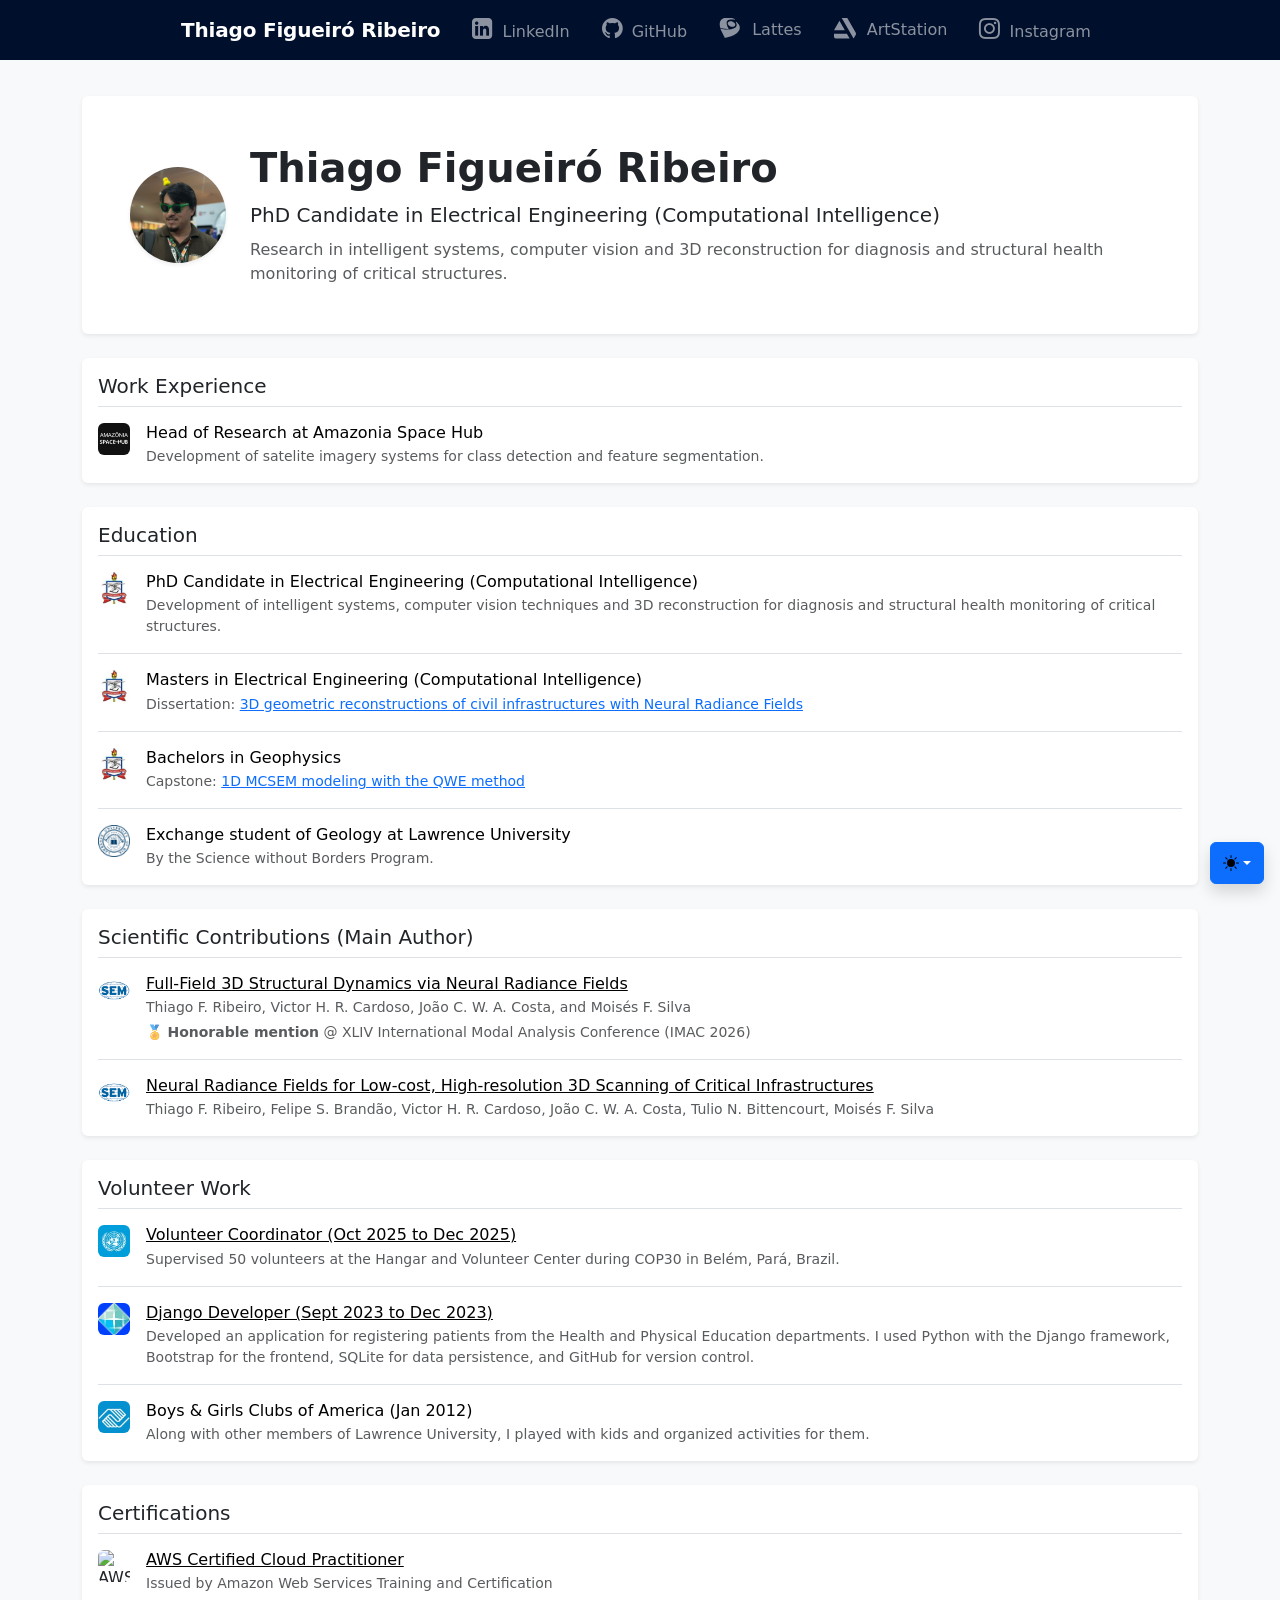
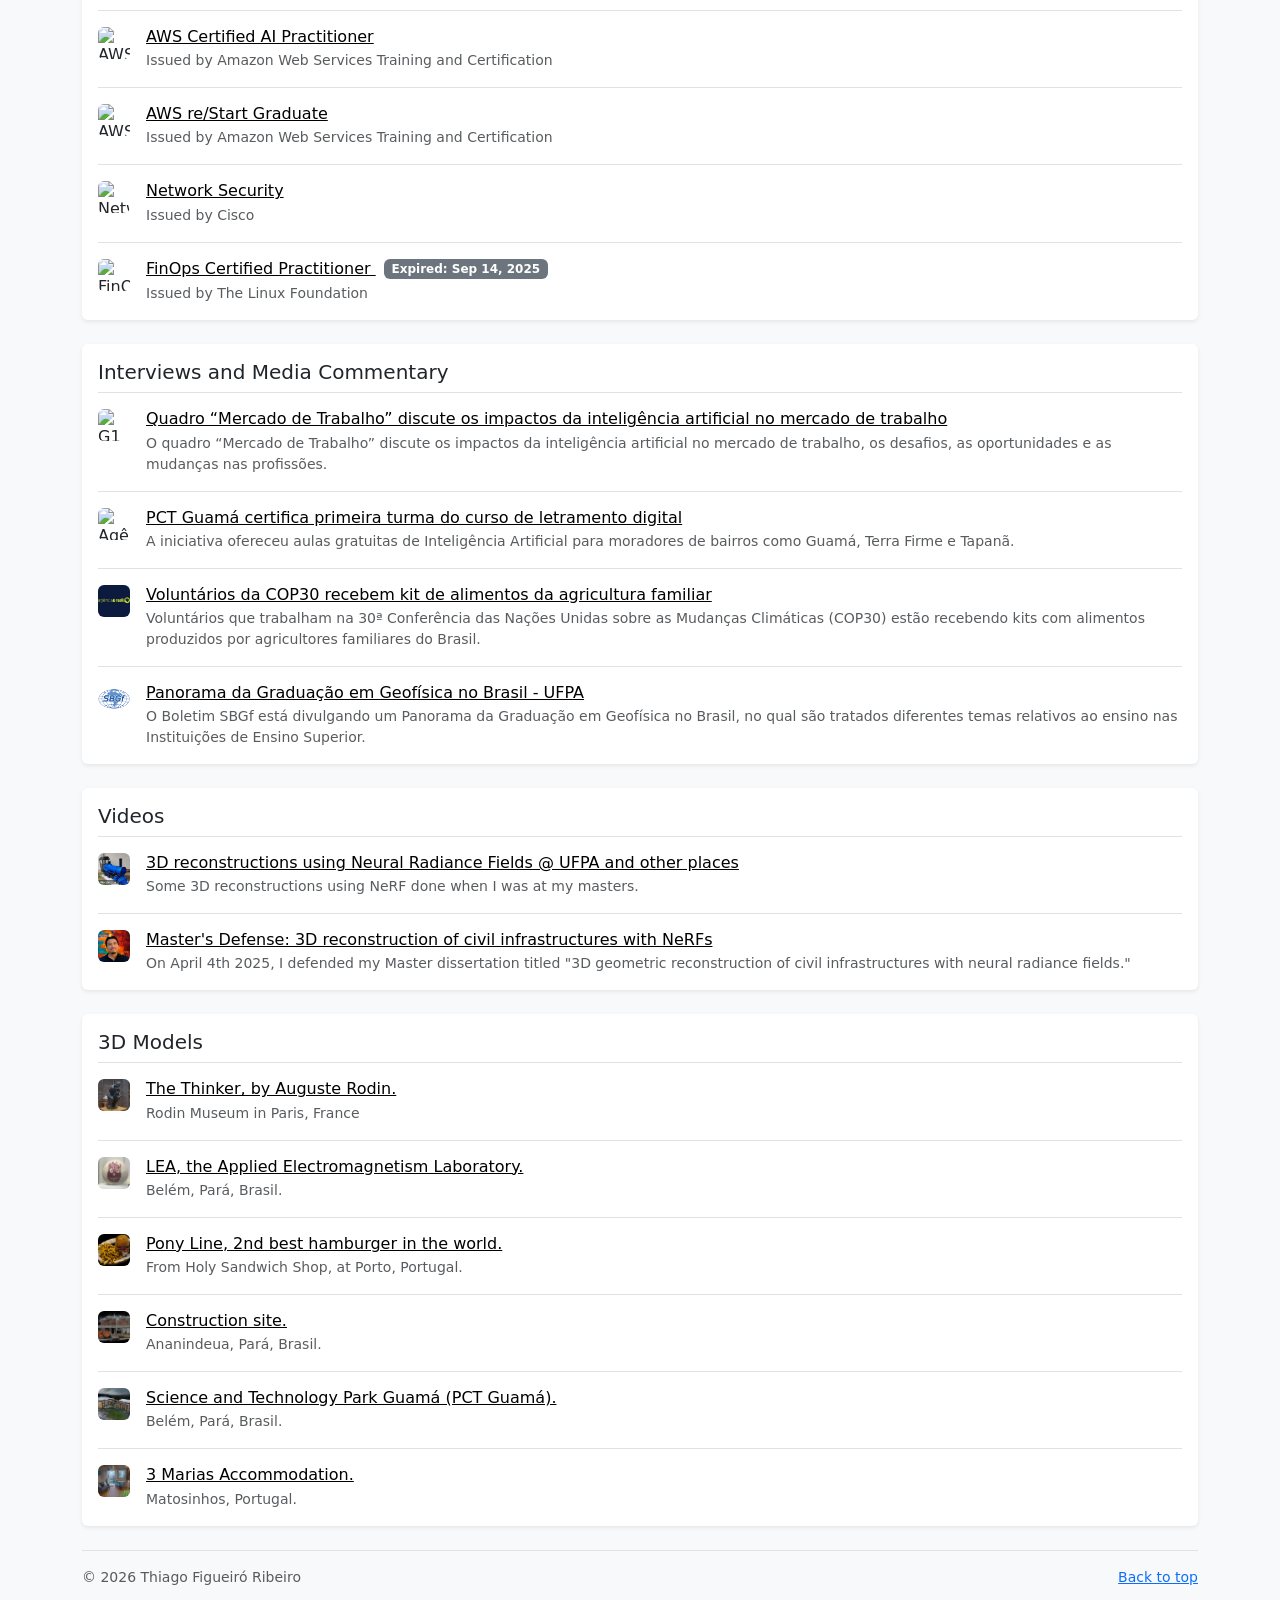
==== commit 65794be5: "center navbar-nav flex-column flex-lg-row justify-content-center align-items-center text-center gap-" ====
--- a/index.html
+++ b/index.html
@@ -78,6 +78,32 @@
     .navbar-brand {
       letter-spacing: -0.01em;
     }
+    
+    .custom-navbar .container-fluid {
+  display: flex;
+  align-items: center;
+  justify-content: center;
+  flex-wrap: nowrap;
+}
+
+.custom-navbar .navbar-brand {
+  white-space: nowrap;
+  margin-right: 1.5rem;
+}
+
+.custom-navbar .navbar-collapse {
+  flex-grow: 0;
+}
+
+.custom-navbar .navbar-nav {
+  flex-wrap: nowrap;
+  align-items: center;
+  white-space: nowrap;
+}
+
+.custom-navbar .nav-link {
+  white-space: nowrap;
+}
   </style>
 </head>
 
@@ -158,62 +184,63 @@
 
   <header>
 <nav class="navbar navbar-expand-lg fixed-top navbar-dark custom-navbar" aria-label="Main navigation">
-      <div class="container-fluid">
-        <a class="navbar-brand fw-semibold" href="#maincontent">Thiago Figueiró Ribeiro</a>
-
-        <button
-          class="navbar-toggler p-0 border-0"
-          type="button"
-          id="navbarSideCollapse"
-          aria-controls="navbarsExampleDefault"
-          aria-expanded="false"
-          aria-label="Toggle navigation"
-        >
-          <span class="navbar-toggler-icon"></span>
-        </button>
-
-        <div class="navbar-collapse offcanvas-collapse" id="navbarsExampleDefault">
-
-
-          <ul class="navbar-nav mb-2 mb-lg-0">
-            <li class="nav-item">
-              <a class="nav-link" href="https://www.linkedin.com/in/thiagofigueiroribeiro/" target="_blank" rel="noopener noreferrer" aria-label="LinkedIn profile">
-                <i class="fa fa-linkedin-square" aria-hidden="true" style="font-size:24px"></i>
-                <span class="ms-1">LinkedIn</span>
-              </a>
-            </li>
-            <li class="nav-item">
-              <a class="nav-link" href="https://www.github.com/ThiagoFigueiroRibeiro" target="_blank" rel="noopener noreferrer" aria-label="GitHub profile">
-                <i class="fa fa-github" aria-hidden="true" style="font-size:24px"></i>
-                <span class="ms-1">GitHub</span>
-              </a>
-            </li>
-            <li class="nav-item">
-              <a class="nav-link" href="http://lattes.cnpq.br/6662252151172358" target="_blank" rel="noopener noreferrer" aria-label="Lattes platform">
-                <svg aria-hidden="true" focusable="false" width="24" height="24" viewBox="0 50 500 512" xmlns="http://www.w3.org/2000/svg">
-                  <path fill="currentColor" d="M97.872 434.733c-46.338-94.949-73.906-152.29-73.906-153.713c0-2.322 2.831-2 30.672 3.46c48.965 9.614 75.126 12.326 118.735 12.342c57.697.016 104.68-9.122 141.185-27.484c19.311-9.715 30.925-18.327 40.437-29.993c11.716-14.378 15.48-24.28 15.615-40.947c.118-15.852-2.018-24.211-11.19-43.608c-3.63-7.665-6.817-16.463-7.122-19.55c-.475-4.968-.068-5.68 3.595-6.104c8.003-.948 47.507 37.403 62.055 60.241c25.076 39.386 27.111 81.993 5.884 123.195c-13.04 25.314-27.45 42.828-51.577 62.734c-40.099 33.062-86.708 56.086-151.069 74.635c-34.57 9.97-90.471 22.059-101.984 22.059c-2.44 0-7.02-8.003-21.296-37.283l-.034.015zm12.904-153.121c-45.016-5.832-82.79-10.903-83.96-11.275c-2-.644-9.155-24.516-13.191-43.947c-1.017-4.917-2.51-17.939-3.323-28.958c-3.63-49.17 7.069-83.166 35.74-113.735C94.583 31.985 198.516 25.694 315.777 67.37c20.582 7.325 28.755 12.411 24.975 15.581c-2.797 2.34-21.753 2.306-54.510-.102c-51.204-3.764-90.183 3.357-110.274 20.176c-30.588 25.602-25.924 81.724 13.53 162.682c4.273 8.766 8.58 17.345 9.563 19.09c2.29 4.019.628 7.75-3.357 7.563c-1.697-.081-39.915-4.912-84.929-10.746zm151.016-44.047c-35.928-6.46-68.227-28.74-78.654-54.222c-5.002-12.241-4.765-28.213.576-37.774c4.832-8.648 17.310-18.650 28.484-22.839c18.600-6.968 51.170-4.188 74.907 6.410c22.533 10.055 42.507 27.738 49.932 44.184c9.530 21.109 1.593 44.660-18.820 55.901c-13.531 7.443-39.827 11.326-56.443 8.341z"></path>
-                </svg>
-                <span class="ms-1">Lattes</span>
-              </a>
-            </li>
-            <li class="nav-item">
-              <a class="nav-link" href="https://www.artstation.com/thiagofigueiro" target="_blank" rel="noopener noreferrer" aria-label="ArtStation profile">
-                <svg aria-hidden="true" focusable="false" width="24" height="24" viewBox="2 2 24 24" xmlns="http://www.w3.org/2000/svg">
-                  <path fill="currentColor" d="m0 17.723l2.027 3.505h.001a2.42 2.42 0 0 0 2.164 1.333h13.457l-2.792-4.838zm24 .025c0-.484-.143-.935-.388-1.314L15.728 2.728a2.42 2.42 0 0 0-2.142-1.289H9.419L21.598 22.54l1.92-3.325c.378-.637.482-.919.482-1.467m-11.129-3.462L7.428 4.858l-5.444 9.428z"></path>
-                </svg>
-                <span class="ms-1">ArtStation</span>
-              </a>
-            </li>
-            <li class="nav-item">
-              <a class="nav-link" href="https://www.instagram.com/thiagofigueiroribeiro/" target="_blank" rel="noopener noreferrer" aria-label="Instagram profile">
-                <i class="fa fa-instagram" aria-hidden="true" style="font-size:24px"></i>
-                <span class="ms-1">Instagram</span>
-              </a>
-            </li>
-          </ul>
-        </div>
-      </div>
-    </nav>
+  <div class="container-fluid justify-content-center flex-nowrap">
+    
+    <a class="navbar-brand fw-semibold me-4" href="#maincontent">
+      Thiago Figueiró Ribeiro
+    </a>
+
+    <button
+      class="navbar-toggler p-0 border-0 d-lg-none ms-auto"
+      type="button"
+      id="navbarSideCollapse"
+      aria-controls="navbarsExampleDefault"
+      aria-expanded="false"
+      aria-label="Toggle navigation"
+    >
+      <span class="navbar-toggler-icon"></span>
+    </button>
+
+    <div class="navbar-collapse offcanvas-collapse d-lg-flex flex-grow-0" id="navbarsExampleDefault">
+      <ul class="navbar-nav flex-column flex-lg-row justify-content-center align-items-center text-center gap-2 gap-lg-3 mb-0">
+        <li class="nav-item">
+          <a class="nav-link" href="https://www.linkedin.com/in/thiagofigueiroribeiro/" target="_blank" rel="noopener noreferrer" aria-label="LinkedIn profile">
+            <i class="fa fa-linkedin-square" aria-hidden="true" style="font-size:24px"></i>
+            <span class="ms-1">LinkedIn</span>
+          </a>
+        </li>
+        <li class="nav-item">
+          <a class="nav-link" href="https://www.github.com/ThiagoFigueiroRibeiro" target="_blank" rel="noopener noreferrer" aria-label="GitHub profile">
+            <i class="fa fa-github" aria-hidden="true" style="font-size:24px"></i>
+            <span class="ms-1">GitHub</span>
+          </a>
+        </li>
+        <li class="nav-item">
+          <a class="nav-link" href="http://lattes.cnpq.br/6662252151172358" target="_blank" rel="noopener noreferrer" aria-label="Lattes platform">
+            <svg aria-hidden="true" focusable="false" width="24" height="24" viewBox="0 50 500 512" xmlns="http://www.w3.org/2000/svg">
+              <path fill="currentColor" d="M97.872 434.733c-46.338-94.949-73.906-152.29-73.906-153.713c0-2.322 2.831-2 30.672 3.46c48.965 9.614 75.126 12.326 118.735 12.342c57.697.016 104.68-9.122 141.185-27.484c19.311-9.715 30.925-18.327 40.437-29.993c11.716-14.378 15.48-24.28 15.615-40.947c.118-15.852-2.018-24.211-11.19-43.608c-3.63-7.665-6.817-16.463-7.122-19.55c-.475-4.968-.068-5.68 3.595-6.104c8.003-.948 47.507 37.403 62.055 60.241c25.076 39.386 27.111 81.993 5.884 123.195c-13.04 25.314-27.45 42.828-51.577 62.734c-40.099 33.062-86.708 56.086-151.069 74.635c-34.57 9.97-90.471 22.059-101.984 22.059c-2.44 0-7.02-8.003-21.296-37.283l-.034.015zm12.904-153.121c-45.016-5.832-82.79-10.903-83.96-11.275c-2-.644-9.155-24.516-13.191-43.947c-1.017-4.917-2.51-17.939-3.323-28.958c-3.63-49.17 7.069-83.166 35.74-113.735C94.583 31.985 198.516 25.694 315.777 67.37c20.582 7.325 28.755 12.411 24.975 15.581c-2.797 2.34-21.753 2.306-54.510-.102c-51.204-3.764-90.183 3.357-110.274 20.176c-30.588 25.602-25.924 81.724 13.53 162.682c4.273 8.766 8.58 17.345 9.563 19.09c2.29 4.019.628 7.75-3.357 7.563c-1.697-.081-39.915-4.912-84.929-10.746zm151.016-44.047c-35.928-6.46-68.227-28.74-78.654-54.222c-5.002-12.241-4.765-28.213.576-37.774c4.832-8.648 17.310-18.650 28.484-22.839c18.600-6.968 51.170-4.188 74.907 6.410c22.533 10.055 42.507 27.738 49.932 44.184c9.530 21.109 1.593 44.660-18.820 55.901c-13.531 7.443-39.827 11.326-56.443 8.341z"></path>
+            </svg>
+            <span class="ms-1">Lattes</span>
+          </a>
+        </li>
+        <li class="nav-item">
+          <a class="nav-link" href="https://www.artstation.com/thiagofigueiro" target="_blank" rel="noopener noreferrer" aria-label="ArtStation profile">
+            <svg aria-hidden="true" focusable="false" width="24" height="24" viewBox="2 2 24 24" xmlns="http://www.w3.org/2000/svg">
+              <path fill="currentColor" d="m0 17.723l2.027 3.505h.001a2.42 2.42 0 0 0 2.164 1.333h13.457l-2.792-4.838zm24 .025c0-.484-.143-.935-.388-1.314L15.728 2.728a2.42 2.42 0 0 0-2.142-1.289H9.419L21.598 22.54l1.92-3.325c.378-.637.482-.919.482-1.467m-11.129-3.462L7.428 4.858l-5.444 9.428z"></path>
+            </svg>
+            <span class="ms-1">ArtStation</span>
+          </a>
+        </li>
+        <li class="nav-item">
+          <a class="nav-link" href="https://www.instagram.com/thiagofigueiroribeiro/" target="_blank" rel="noopener noreferrer" aria-label="Instagram profile">
+            <i class="fa fa-instagram" aria-hidden="true" style="font-size:24px"></i>
+            <span class="ms-1">Instagram</span>
+          </a>
+        </li>
+      </ul>
+    </div>
+  </div>
+</nav>
   </header>
 
   <main class="container py-4" id="maincontent">
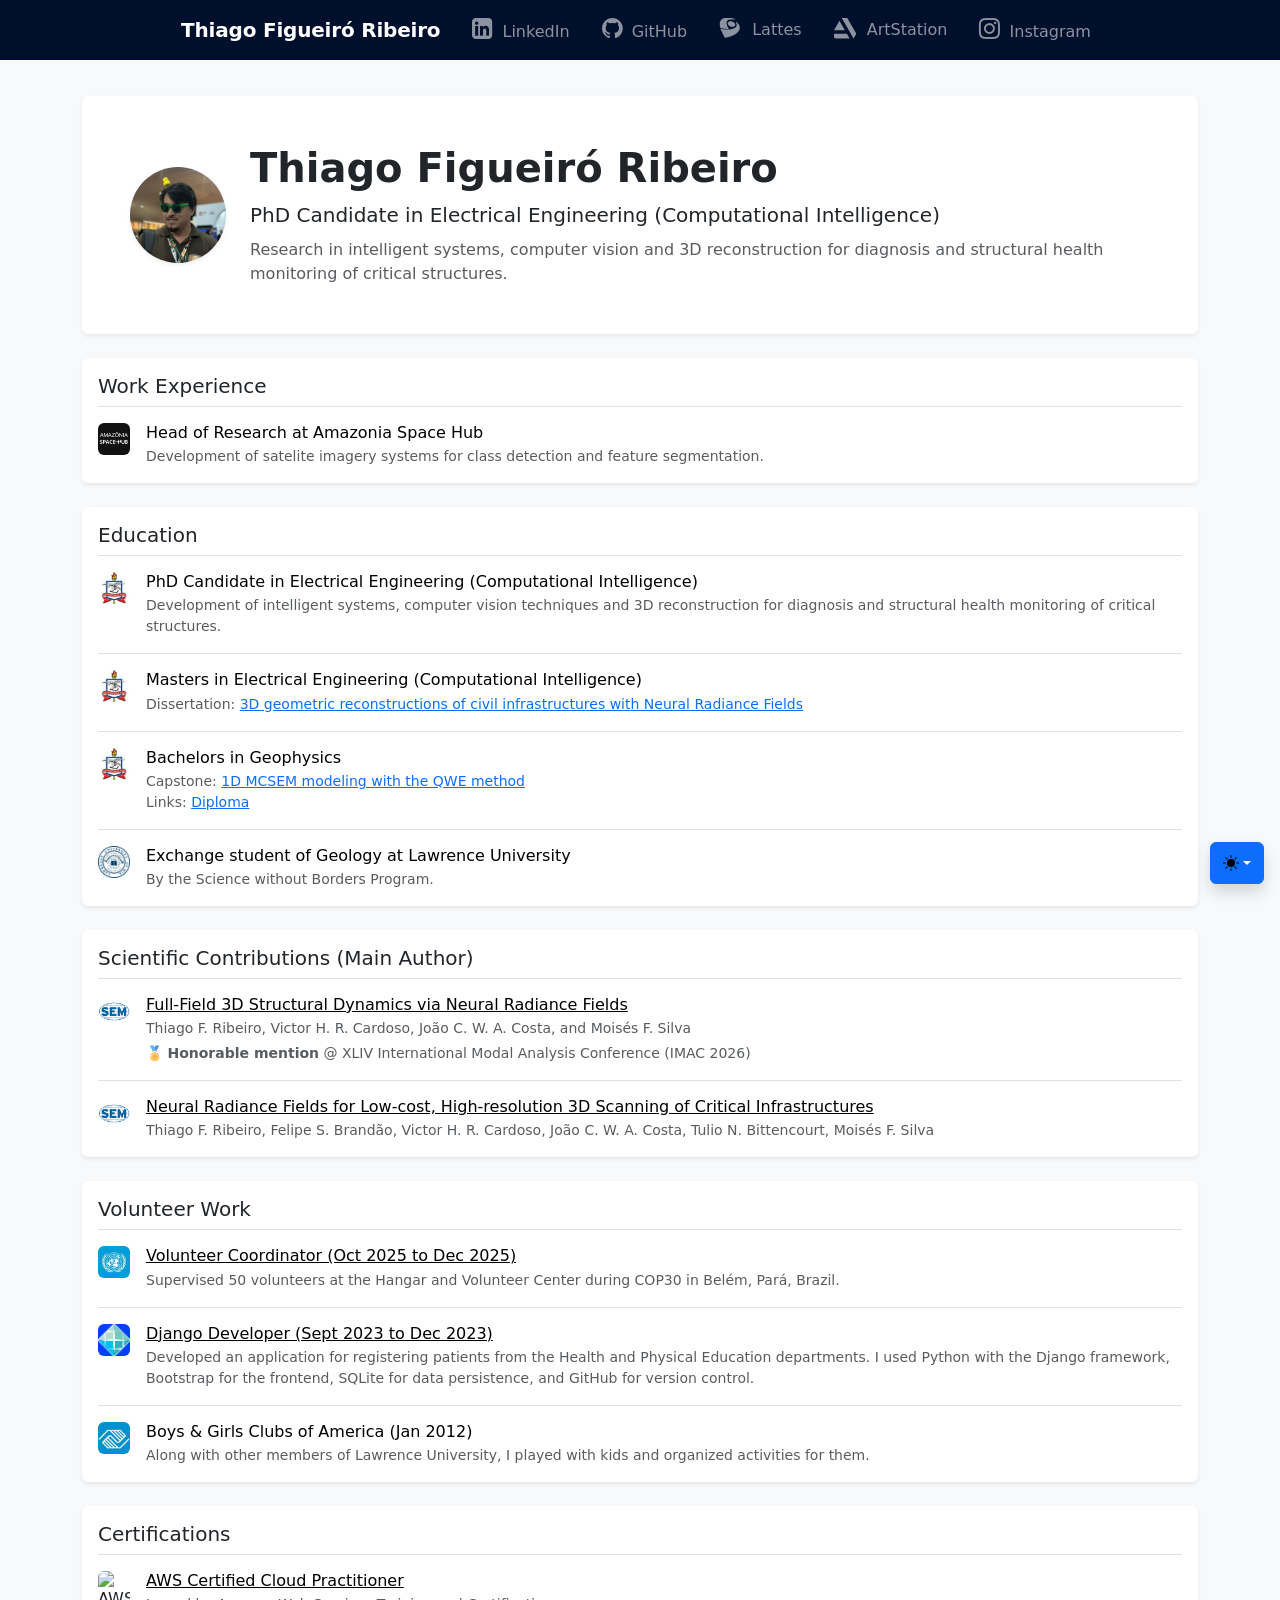
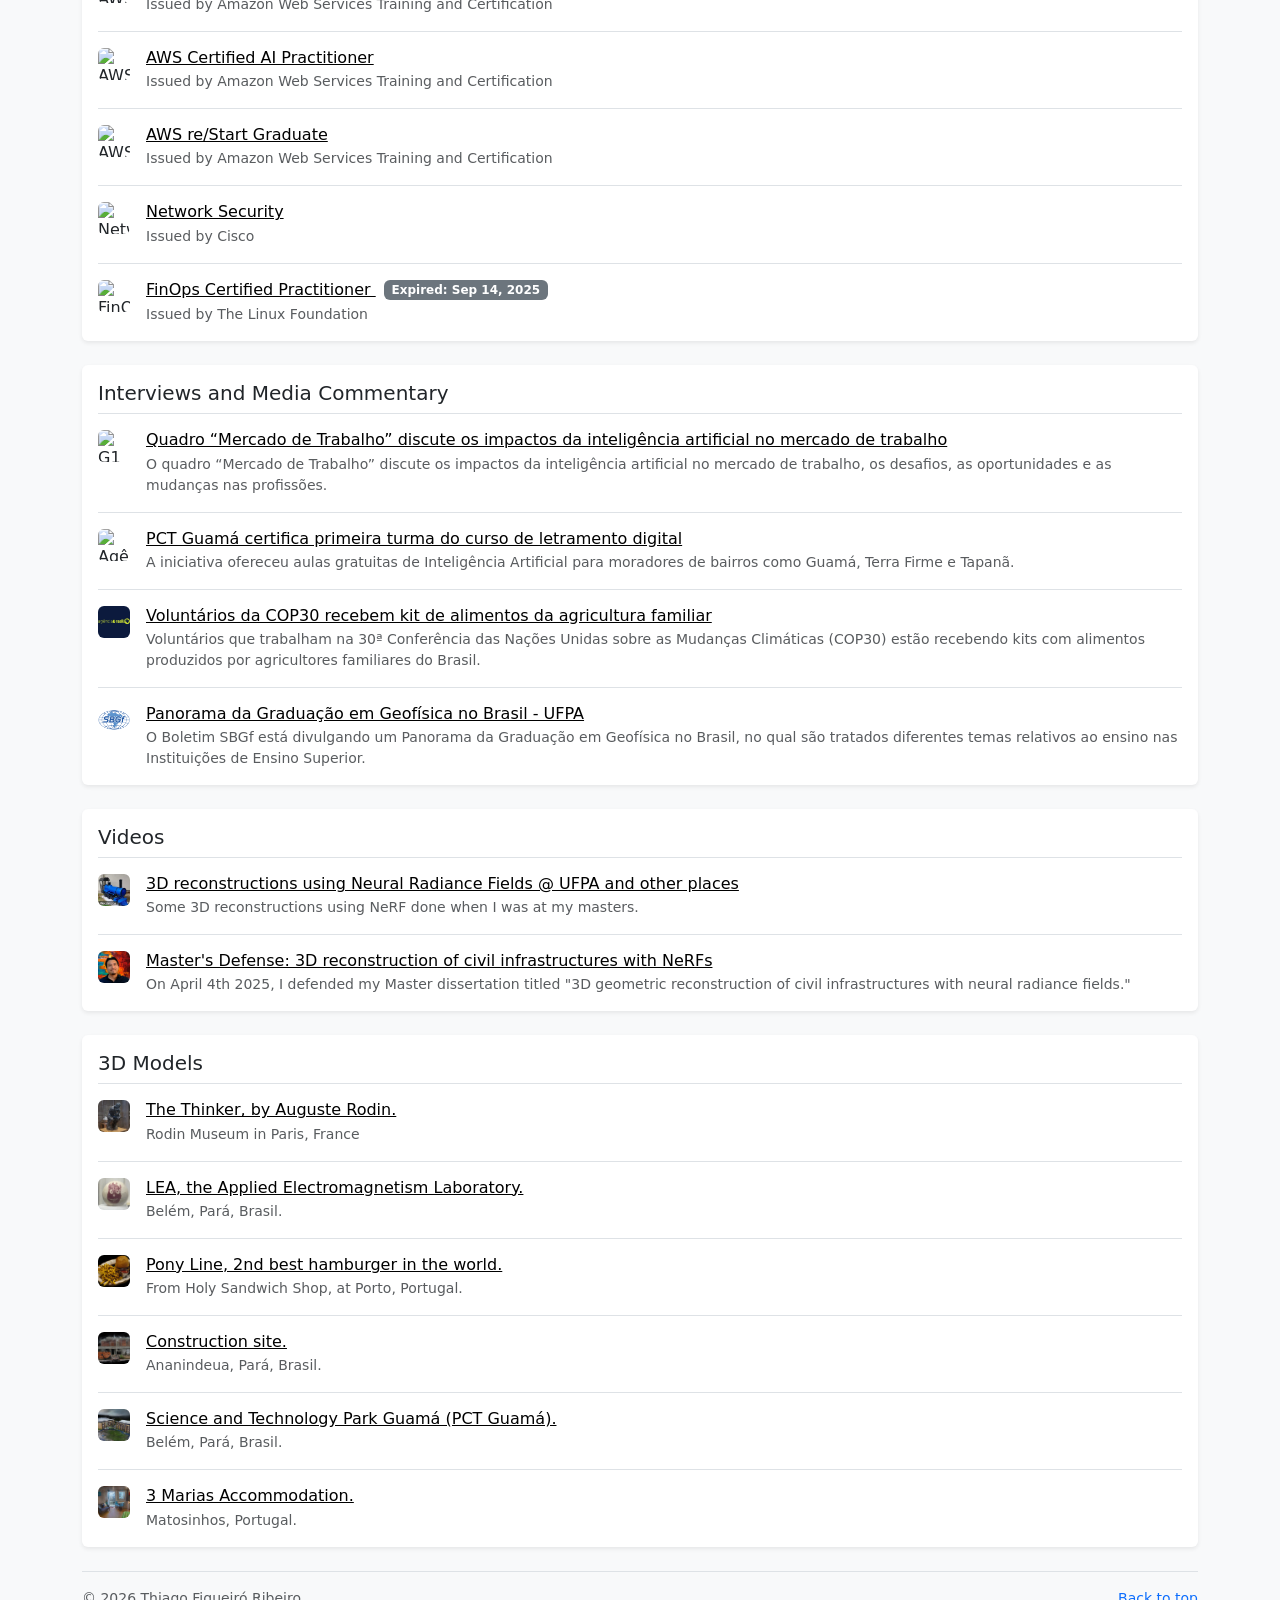
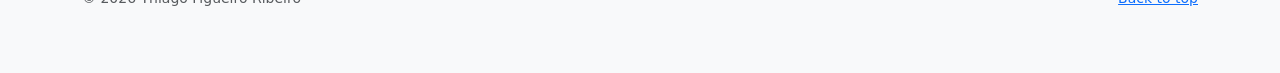
==== commit f535e1e8: "link to the diploma of graduation" ====
--- a/index.html
+++ b/index.html
@@ -358,6 +358,12 @@
                 1D MCSEM modeling with the QWE method
               </a>
             </p>
+            <p class="mb-0 small text-body-secondary">
+              Links:
+              <a href="https://github.com/ThiagoFigueiroRibeiro/MyPDFs/blob/main/diploma_gradua%C3%A7%C3%A3o.pdf" target="_blank" rel="noopener noreferrer" class="link-underline-hover">
+                Diploma
+              </a>
+            </p>
           </div>
         </li>
 
